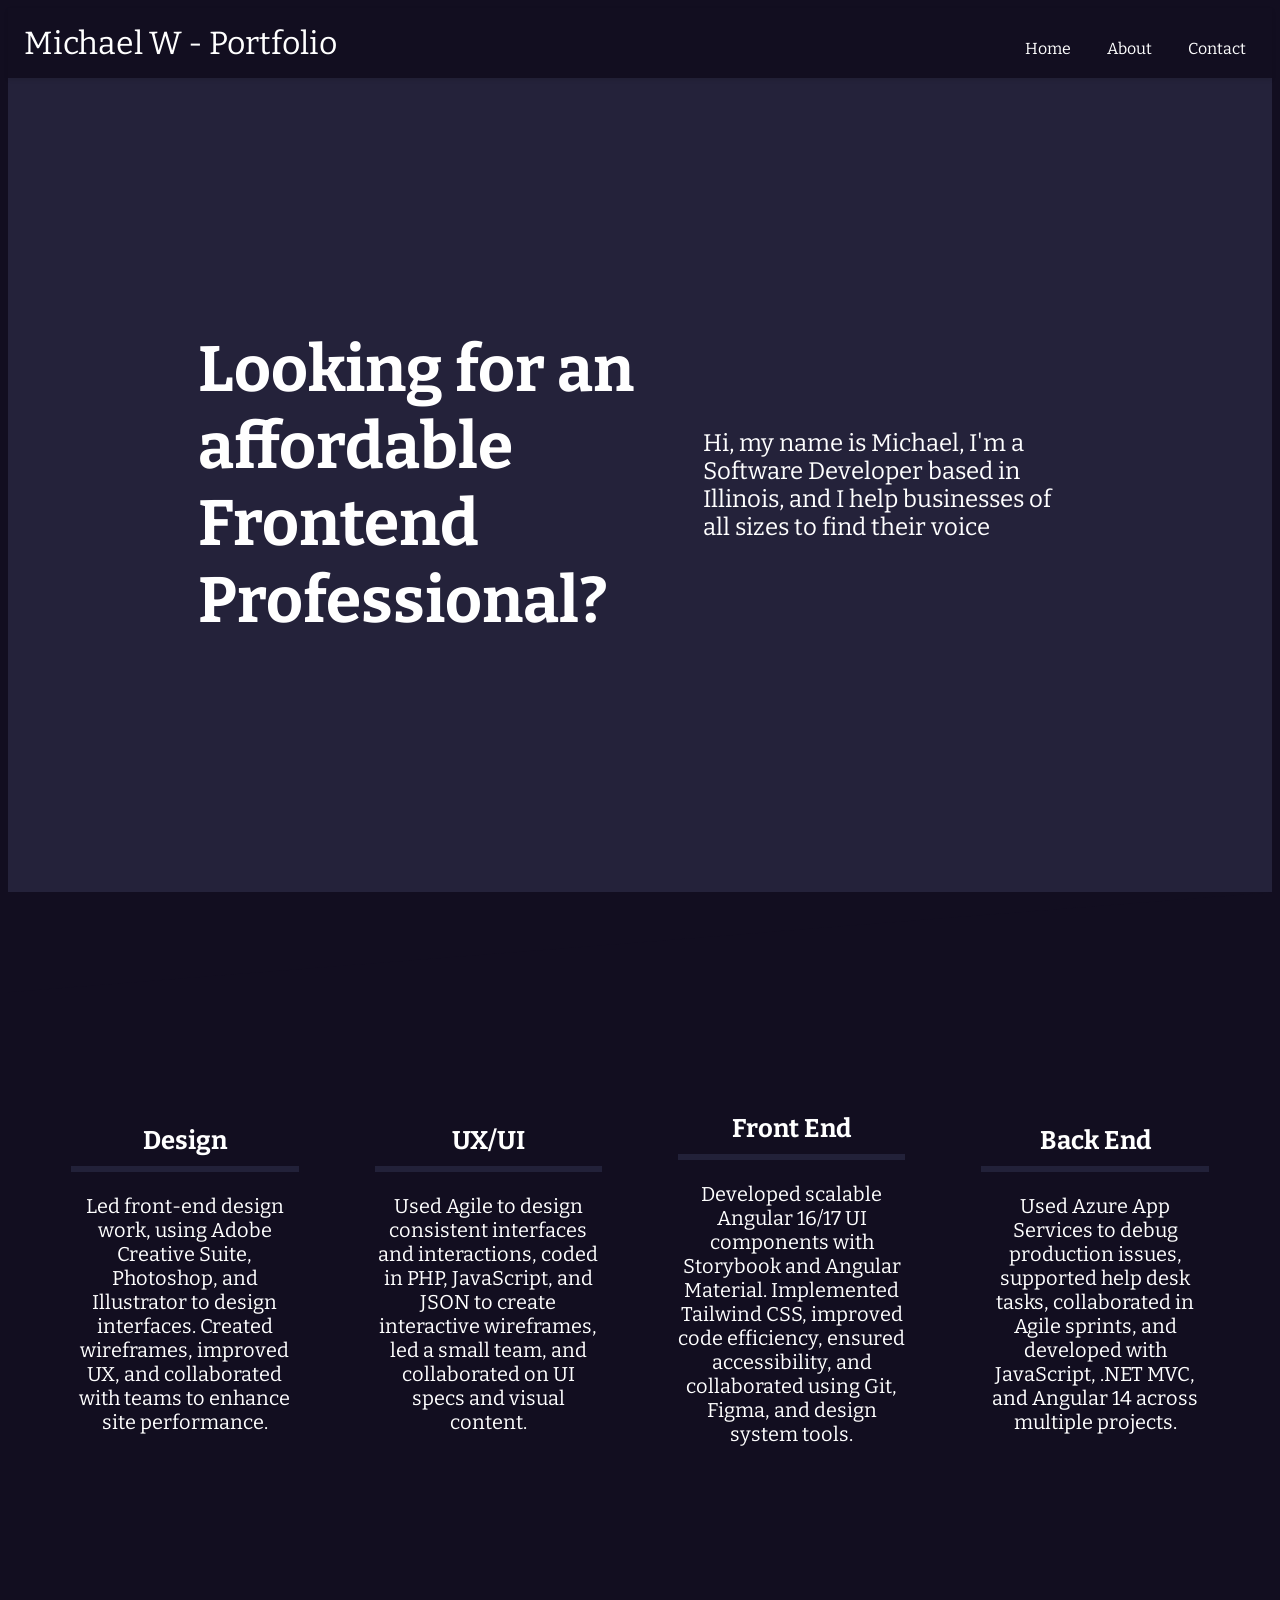
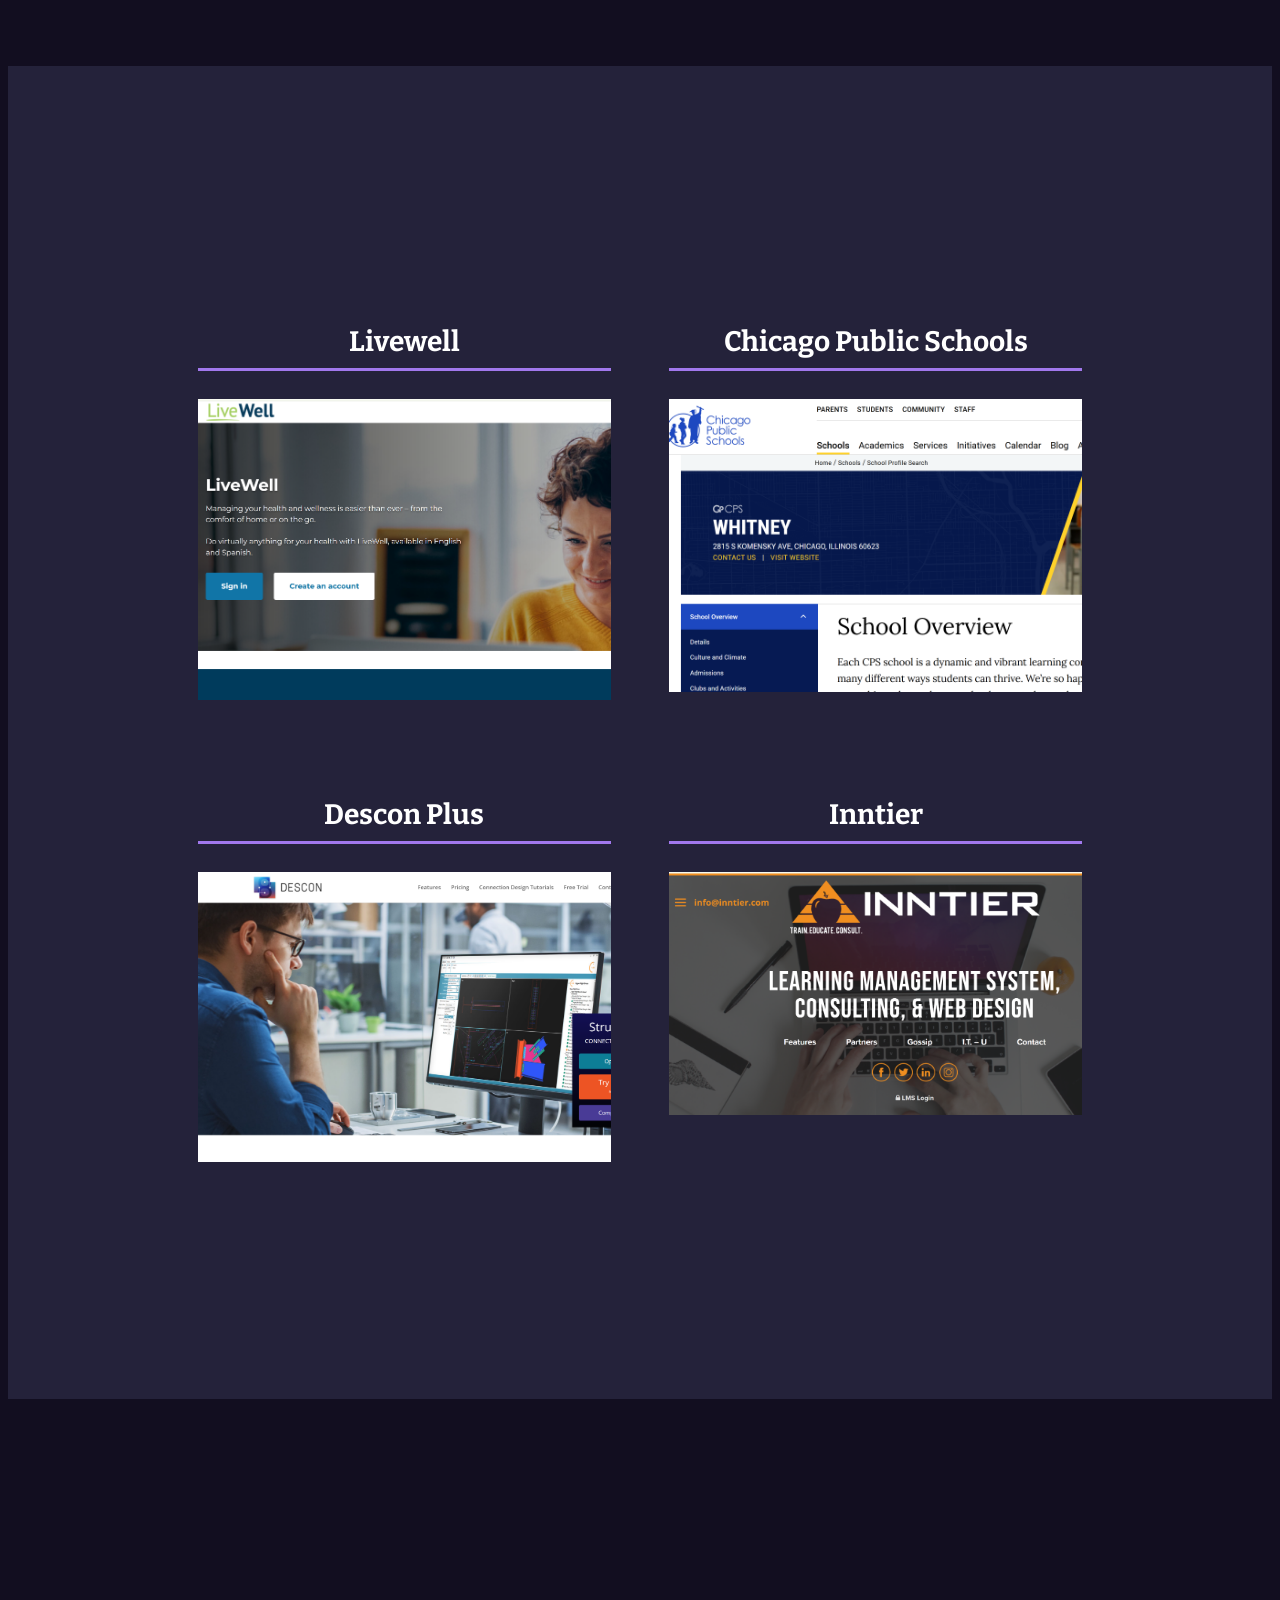
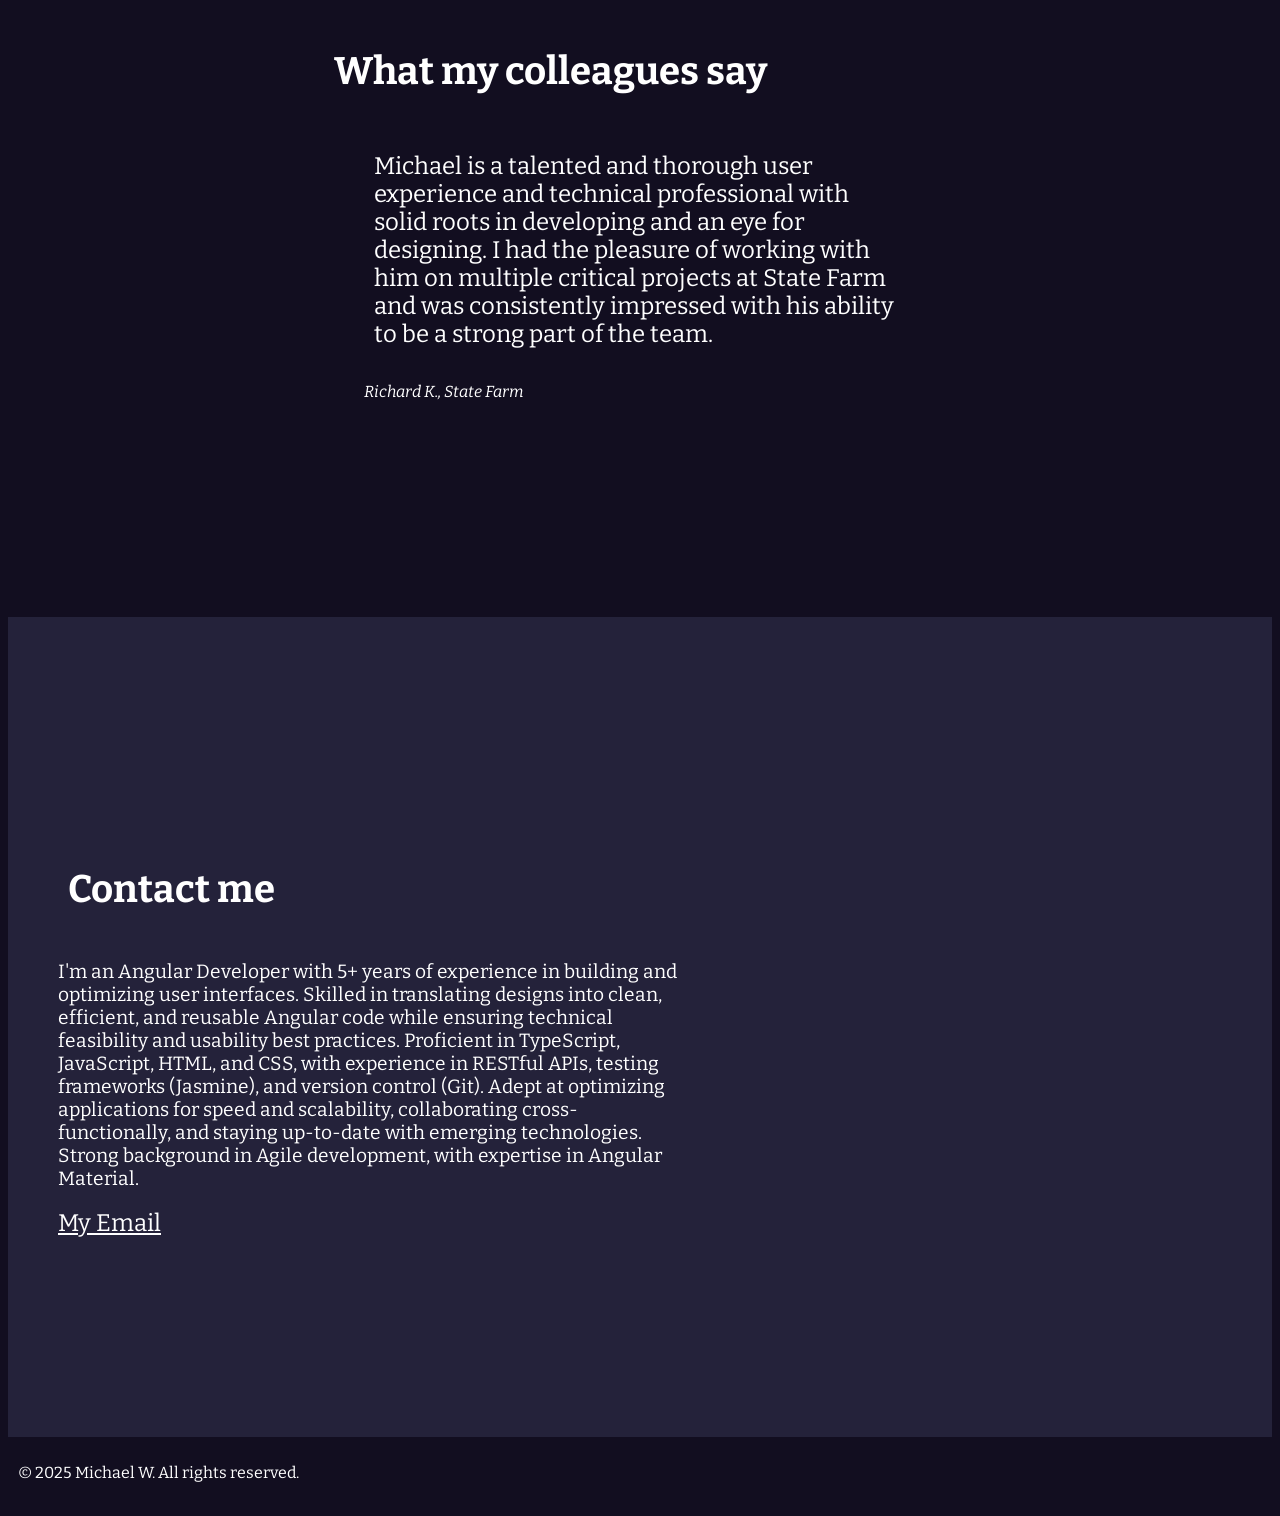
==== index.html @ 8d4ccc3f "add email for contact section" ====
<!DOCTYPE html>
<html lang="en">
<head>
  <meta charset="UTF-8" />
  <meta name="viewport" content="width=device-width, initial-scale=1.0" />
  <meta http-equiv="X-UA-Compatible" content="IE=edge" />
  <meta name="description" content="Mike W - Portfolio" />
  <title>Your Page Title</title>
  <link rel="stylesheet" href="css/styles.css" />
  <link rel="icon" href="favicon.ico" type="image/x-icon" />
  <link href="https://fonts.googleapis.com/css2?family=Bitter:wght@400;700&display=swap" rel="stylesheet">
</head>
<body>
    <div  class="sticky-nav">
        <article>Michael W - Portfolio</article> 

        <nav aria-label="Main navigation" role="navigation">
            <div class="hamburger" onclick="toggleMenu()">
                &#9776; 
              </div>
            <ul id="navLinks">
                <li><a href="#home">Home</a></li>
                <li><a href="#about">About</a></li>
                <li><a href="#contact">Contact</a></li>
                <!--<li><a href="tailwind.html" target="_blank" rel="noopener noreferrer" title="Tailwind">Tailwind</a></li>
                <li><a href="bootstrap.html" target="_blank" rel="noopener noreferrer" title="Bootstrap">Bootstrap</a></li>-->
            </ul>
        </nav>
   </div> 
  <header>   
    <section id="home"  aria-label="Home Hero">
        <h1>Looking for an affordable Frontend Professional?</h1>
        <p>Hi, my name is Michael, I'm a Software Developer  based in Illinois, and I help businesses of all sizes to find their voice</p>
    </section>
  </header>

  <main>
    <section id="about"  aria-label="About My Work">
        <article class="lifecyle-description">
            <h2>Design</h2>
            <p>Led front-end design work, using Adobe Creative Suite, Photoshop, and Illustrator to design interfaces. Created wireframes, improved UX, and collaborated with teams to enhance site performance.</p>
        </article>
        <article class="lifecyle-description">
            <h2>UX/UI</h2>
            <p>Used Agile to design consistent interfaces and interactions, coded in PHP, JavaScript, and JSON to create interactive wireframes, led a small team, and collaborated on UI specs and visual content.</p>
        </article>
        <article class="lifecyle-description">
            <h2>Front End</h2>
            <p>Developed scalable Angular 16/17 UI components with Storybook and Angular Material. Implemented Tailwind CSS, improved code efficiency, ensured accessibility, and collaborated using Git, Figma, and design system tools.</p>
        </article>
        <article class="lifecyle-description">
            <h2>Back End</h2>
            <p>Used Azure App Services to debug production issues, supported help desk tasks, collaborated in Agile sprints, and developed with JavaScript, .NET MVC, and Angular 14 across multiple projects.</p>
        </article>
    </section>

    <section id="showcase"  aria-label="Project Showcase">
        <div>
            <article class="demo">
                <h3>Livewell</h3>
                <a href="https://www.advocatehealth.org/livewell" target="_blank" rel="noopener noreferrer" title="Livewell">
                    <img src="images/livewell.png" alt="Screenshot of Livewell website" width="412" height="300" />
                </a>
            </article>
            <article class="demo">
                <h3>Chicago Public Schools</h3>
                <a href="https://www.cps.edu/schools/profiles/school-overview/whitney" target="_blank" rel="noopener noreferrer" title="Livewell">
                    <img src="images/cps.png" alt="Screenshot of ChicagoPublic Schools website"  width="412" height="300" >
                </a>
            </article>  
        </div> 
        <div>
            <article class="demo">
                <h3>Descon Plus</h3>
                <a href="https://www.desconplus.com/" target="_blank" rel="noopener noreferrer" title="Livewell">
                    <img src="images/descon.png" alt="Screenshot of Descon website"  width="412" height="300" />
                </a>
            </article>
            <article class="demo">
                <h3>Inntier</h3>
                <a href="https://www.inntier.com/" target="_blank" rel="noopener noreferrer" title="Livewell">
                    <img src="images/inntier.png" alt="Screenshot of Inntier website" width="412" height="300"  />
                </a>
            </article>  
        </div>   
    </section>

    <section id="colleagues"  aria-label="What MY Peers Think">
        <div>
            <h3>What my colleagues say </h3>
            <blockquote>
                <p>Michael is a talented and thorough user experience and technical professional with solid roots in developing and an eye for designing. I had the pleasure of working with him on multiple critical projects at State Farm and was consistently impressed with his ability to be a strong part of the team.</p>
                <cite>Richard K., State Farm</cite>
            </blockquote>
        </div>
    </section>

    <section id="contact"  aria-label="Contact Me">
        <article>
            <h3>Contact me</h3>
            <p>I'm an Angular Developer with 5+ years of experience in building and optimizing user interfaces. Skilled in translating designs into clean, efficient, and reusable Angular code while ensuring technical feasibility and usability best practices. Proficient in TypeScript, JavaScript, HTML, and CSS, with experience in RESTful APIs, testing frameworks (Jasmine), and version control (Git). Adept at optimizing applications for speed and scalability, collaborating cross-functionally, and staying up-to-date with emerging technologies. Strong background in Agile development, with expertise in Angular Material.</p>
            <a href="mailto:mwhitfieldwork@gmail.com" target="_blank" rel="noopener noreferrer" title="Email" class="email"> My Email</a>
        </article>
    </section>
  </main>

  <footer>
    <p>&copy; 2025 Michael W. All rights reserved.</p>
  </footer>

  <script src="js/script.js"></script>
</body>
</html>
---- css/styles.css ----
body {
    font-family: Bitter;
    font-size:16px;
    background-color: #120e20;
}

#home,
#about,
#showcase,
#colleagues,
#contact {
    padding-top:200px;
    padding-bottom:200px;
}
  
.sticky-nav , footer{
    display:flex;
    justify-content: space-between;
    color:#fff;
    padding:10px;
    font-size: 2rem;
    background-color: #120e20;
}

.sticky-nav ul {
    margin:0;
}

.sticky-nav ul li {
    display:inline-block;
    list-style-type: nonez;
}

.sticky-nav nav a {
    font-size:1rem;
    margin:10px;
    color:#fff;
    text-decoration: none;
}


.sticky-nav {
    display:flex;
    position: sticky;
    position:-webkit-sticky;
    top: 0;
    z-index: 9999;
    padding: 1rem;
    box-shadow: 0 2px 4px rgba(0, 0, 0, 0.1); 
}
  
 .sticky-nav nav ul {
    display: flex;
    gap: 1rem;
    list-style: none;
    margin: 0;
    padding: 0;
  }
  
.sticky-nav nav a:hover {
    color: #007BFF; 
}
  
#home, #showcase {
    /*clip-path: polygon(0 0, 100% 100px, 100% 100%, 0% 100%);*/
}

#home {
    background-color:#24223a;
    color:#fff;
    display:flex;
    justify-content: center;
    align-items: center;
}

#home h1 {
    font-size:clamp(1.5rem, 5vw, 4.5rem);
    font-weight: 700;
    width:40%;
}

#home p {
    font-size:clamp(.5rem, 3vw, 1.5rem);
    width:30%;
}

#about {
    background-color:#120e20;
    color:#fff;
    display:flex;
    justify-content: space-between;
    align-items: center;
    padding-left:5%;
    padding-right:5%;
    clip-path: polygon(0 100px, 100% 0, 100% 100%, 0% 100%);
}

#about article {
    width:20%;
    text-align: center;
}

#about article h2 {
    border-bottom: #222139 solid 6px;
    padding-bottom: 10px;
    font-size:clamp(1.5rem, 2vw, 2.5rem);
}

#about article p {
    font-size:clamp(1rem, 2vw, 1.25rem);
}

#showcase {
    background-color:#24223a;
    color:#fff;
    display:flex;
    justify-content: center;
    align-items: center;
    flex-direction: column;
}

#showcase div {
    display: flex;
    justify-content: space-between;
    width:70%;
    padding:2.5%;
    text-align: center;
    font-size:1.5rem;
}

#showcase img {
    width:clamp(213px, 35vw, 413px);
    height: auto;
}

#showcase h3 {
    border-bottom: #a178ed solid 3px;
    padding-bottom:10px;
}

#colleagues {
    background-color:#120e20;
    color:#fff;
    display:flex;
    justify-content: center;
    align-items: center;
    flex-direction: column;
}

#colleagues div {
    width:50%;
}

#colleagues div p span {
    font-size:3.5rem;
    font-family:Times New Roman;
}

#colleagues h3, 
#contact h3 {
    font-size:clamp(1.5rem, 3vw, 3.5rem);
    padding:10px;
}

#colleagues p {
    font-size:clamp(1rem, 2vw, 1.5rem);
    padding:10px;
}

#contact {
    background-color:#24223a;
    color:#fff;
    display:flex;
    justify-content: start;
    flex-direction: column;
}

#contact article {
    width:50%;
    margin-left:50px;
}

#contact p {
    font-size: clamp(1rem, 2vw, 1.2rem);
}


footer p {
    font-size:1rem;
}

a:focus, button:focus {
    outline: 2px solid #005fcc;
    outline-offset: 2px;
}

.hamburger {
    display: none;
    font-size: 2rem;
    cursor: pointer;
}

.email {
    color:#fff;
    font-size:clamp(1rem, 2vw, 1.5rem);
}


@media (max-width: 900px) {
    .hamburger {
        display: block;
    }

    .sticky-nav nav ul {
        display: none;
    }

    .sticky-nav nav ul.show {
        display: flex;
        flex-direction: column;
    }

    #home,
    #about,
    #showcase,
    #colleagues,
    #contact {
        padding-top:50px;
        padding-bottom:50px;
    }

    .sticky-nav, #home, #about, #showcase div, #colleagues, #contact {
        flex-direction: column;
    }

    #home h1, #home p {
        width:80%;
        padding:0;
        margin:0;
    }

    #about article {
        width:80%;
    }

    #colleagues div, #contact article {
        width:80%;
    }

  }
  
  @media (min-width: 901px) and (max-width: 1200px) {
    #about {
        flex-wrap: wrap;
    }
    #about article.lifecyle-description {
        width:45%;
    }

    #showcase div {
        width:80%;
    }

    #colleagues div, #contact article {
        width:90%;
    }
  }
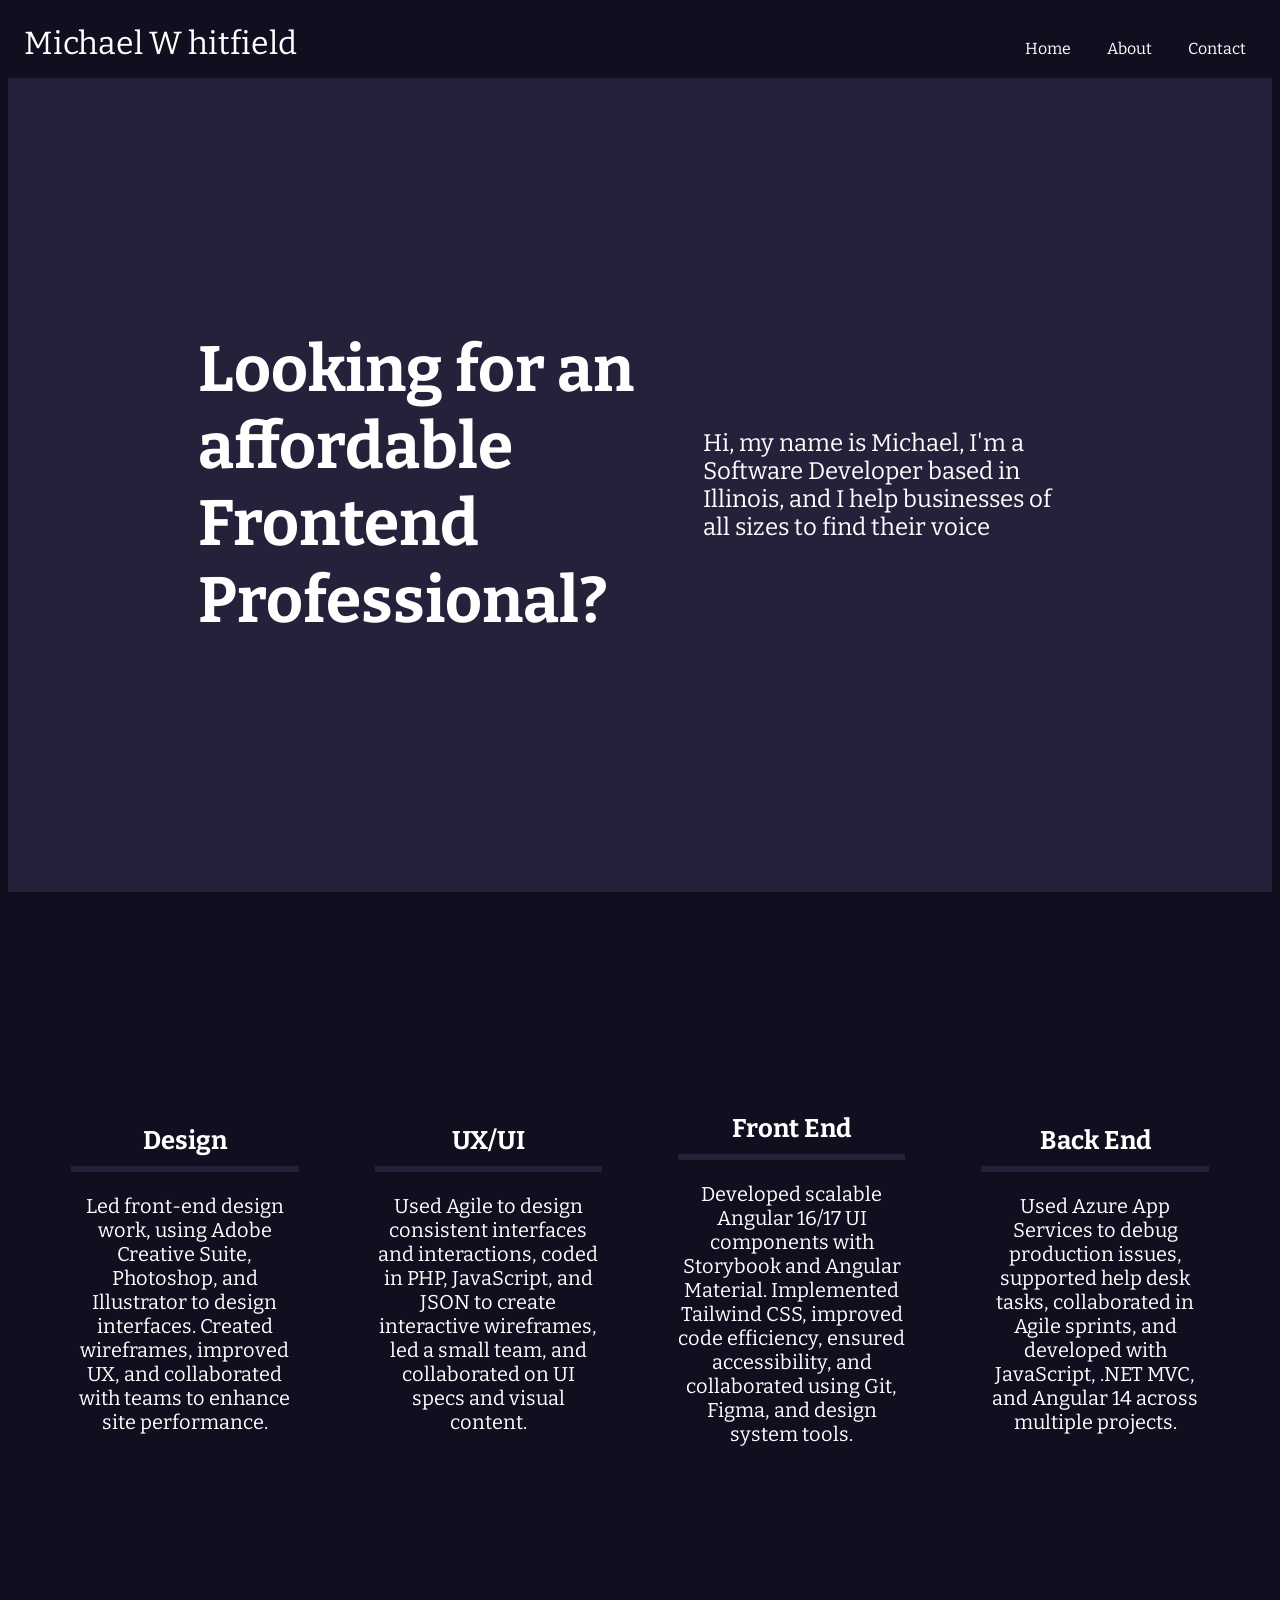
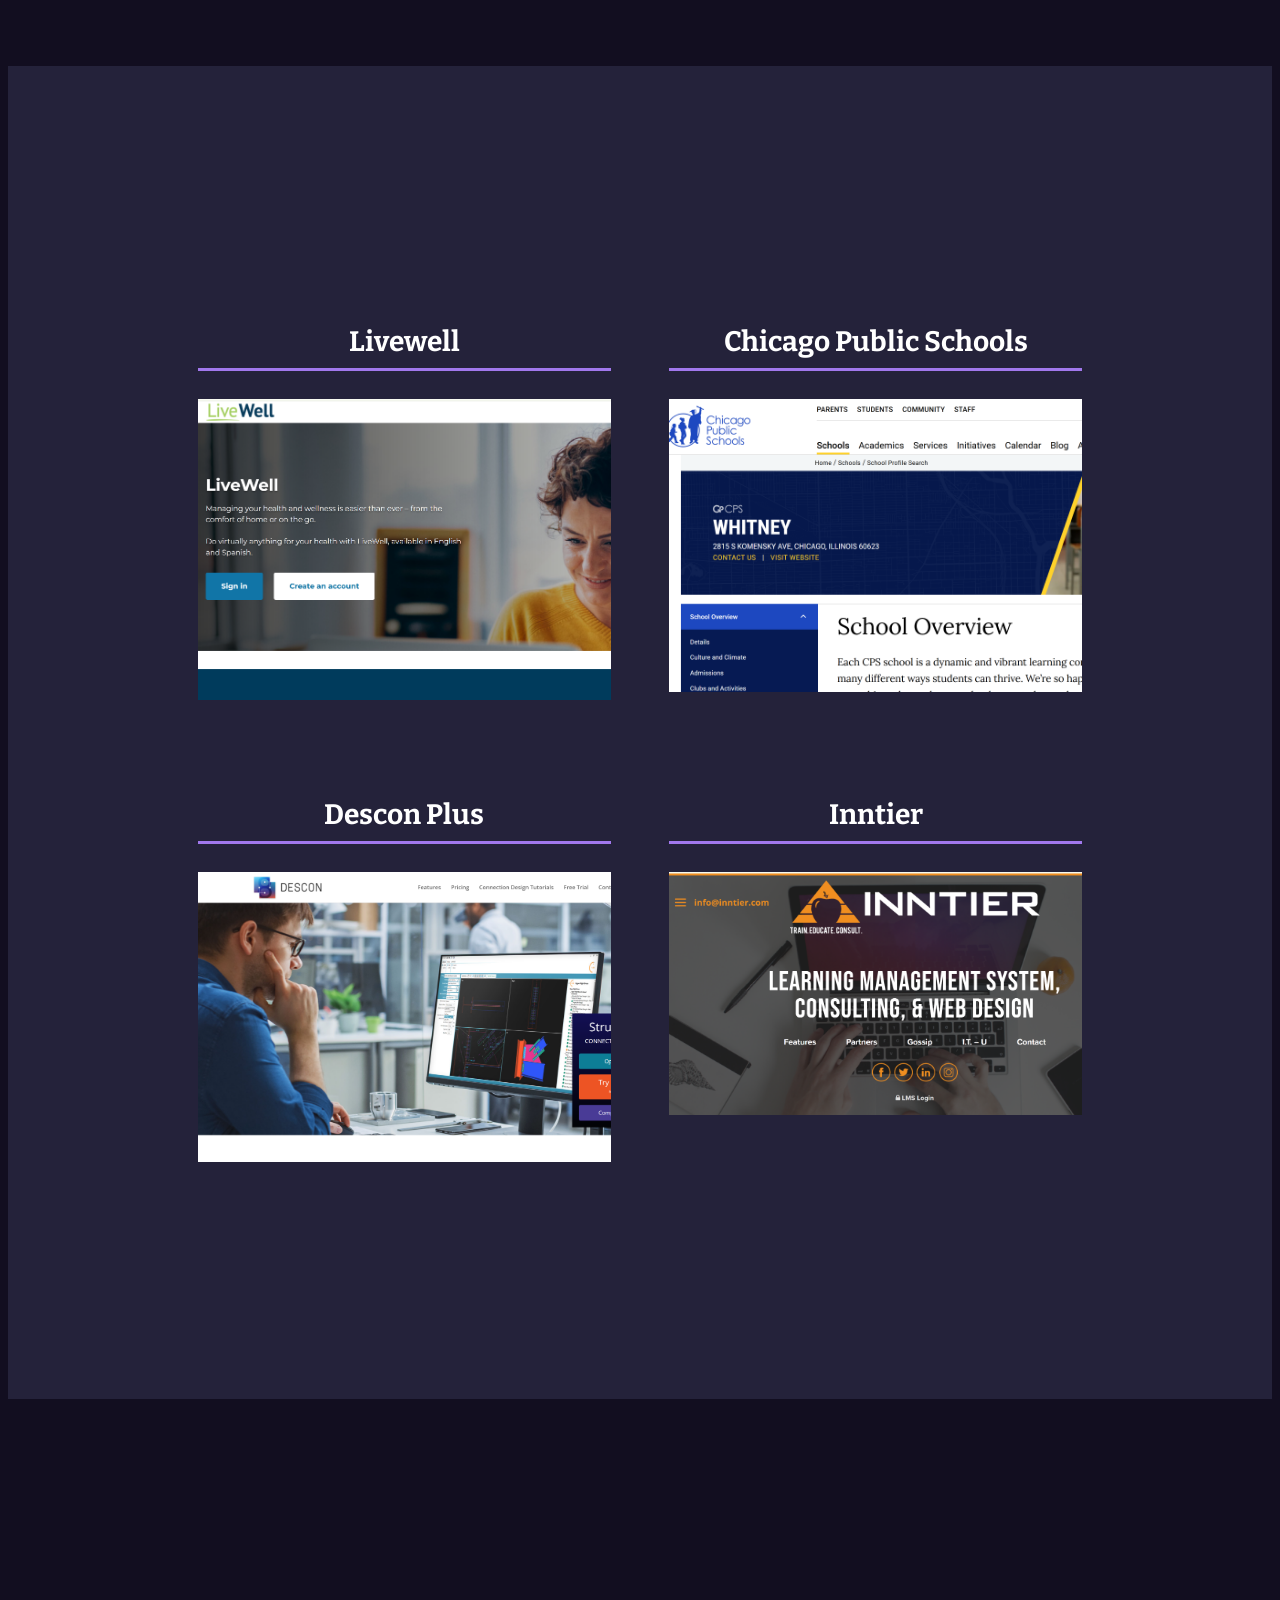
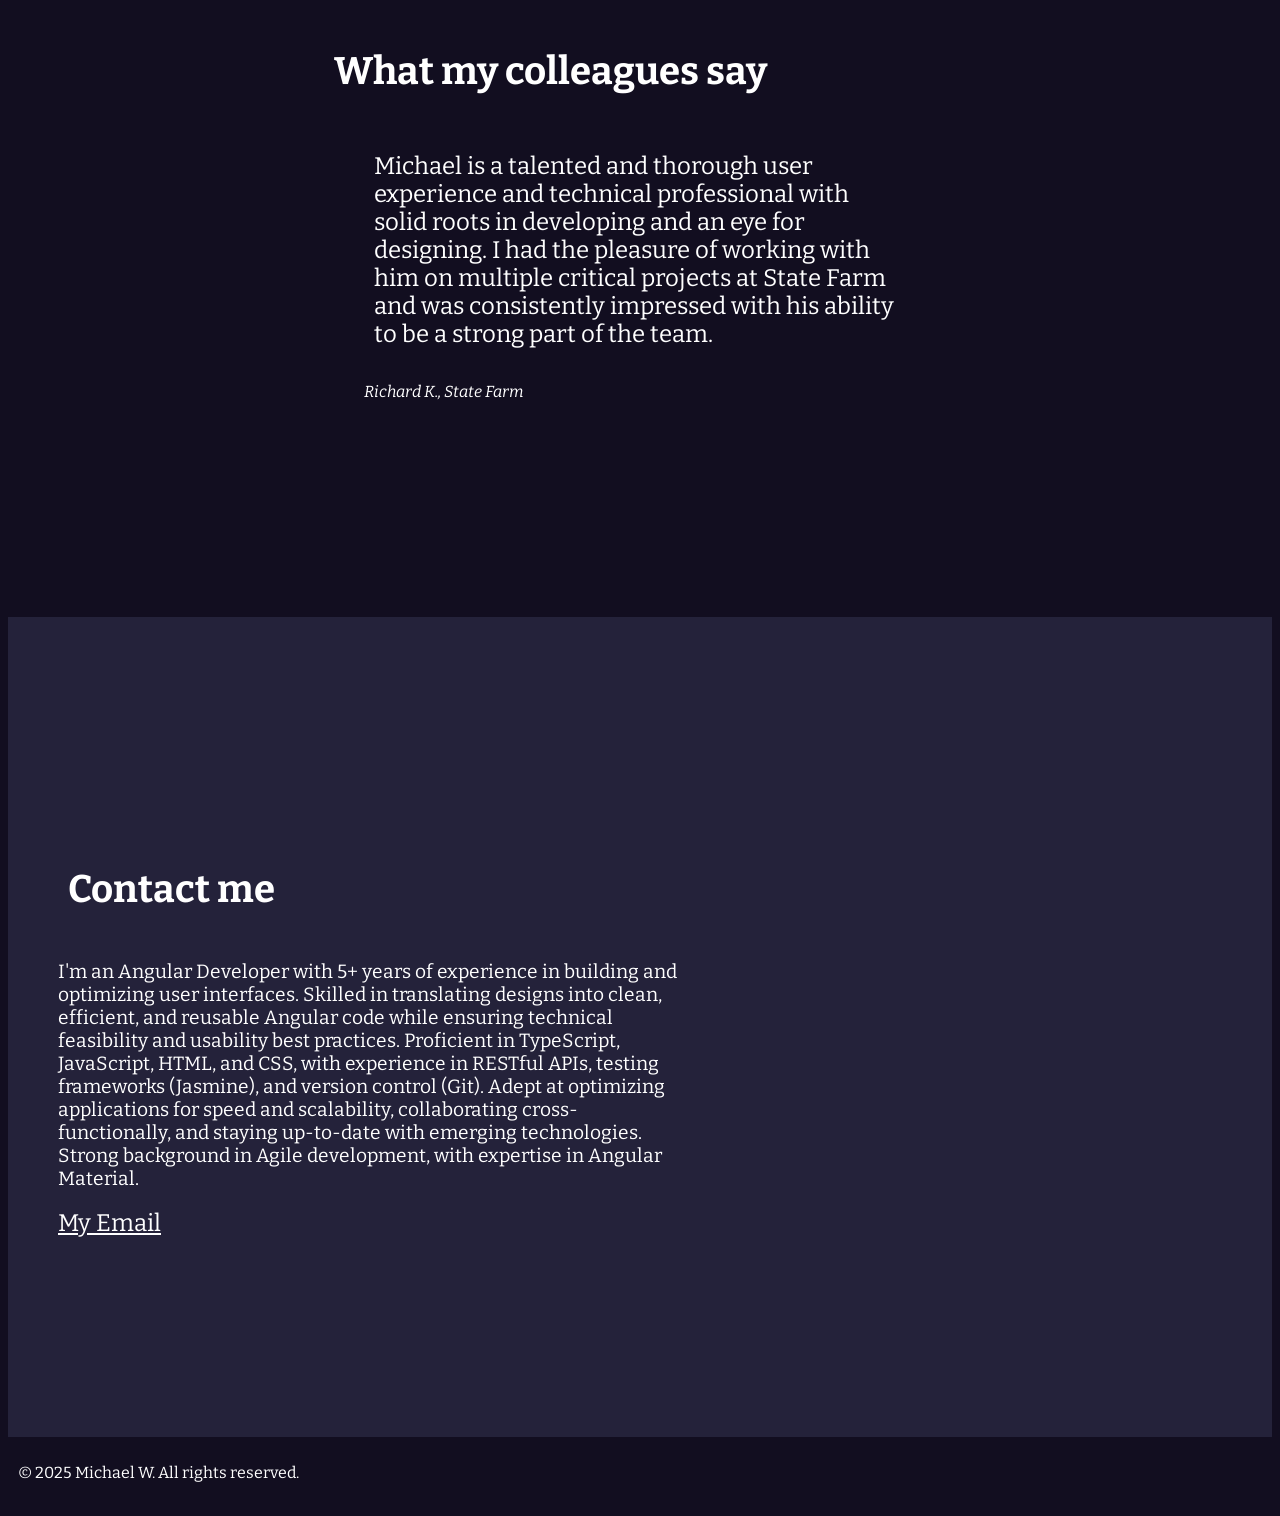
==== commit afdc3c43: "spelled out fullname in title" ====
--- a/index.html
+++ b/index.html
@@ -5,14 +5,14 @@
   <meta name="viewport" content="width=device-width, initial-scale=1.0" />
   <meta http-equiv="X-UA-Compatible" content="IE=edge" />
   <meta name="description" content="Mike W - Portfolio" />
-  <title>Your Page Title</title>
+  <title>Mw Portfolio</title>
   <link rel="stylesheet" href="css/styles.css" />
   <link rel="icon" href="favicon.ico" type="image/x-icon" />
   <link href="https://fonts.googleapis.com/css2?family=Bitter:wght@400;700&display=swap" rel="stylesheet">
 </head>
 <body>
     <div  class="sticky-nav">
-        <article>Michael W - Portfolio</article> 
+        <article>Michael W hitfield</article> 
 
         <nav aria-label="Main navigation" role="navigation">
             <div class="hamburger" onclick="toggleMenu()">
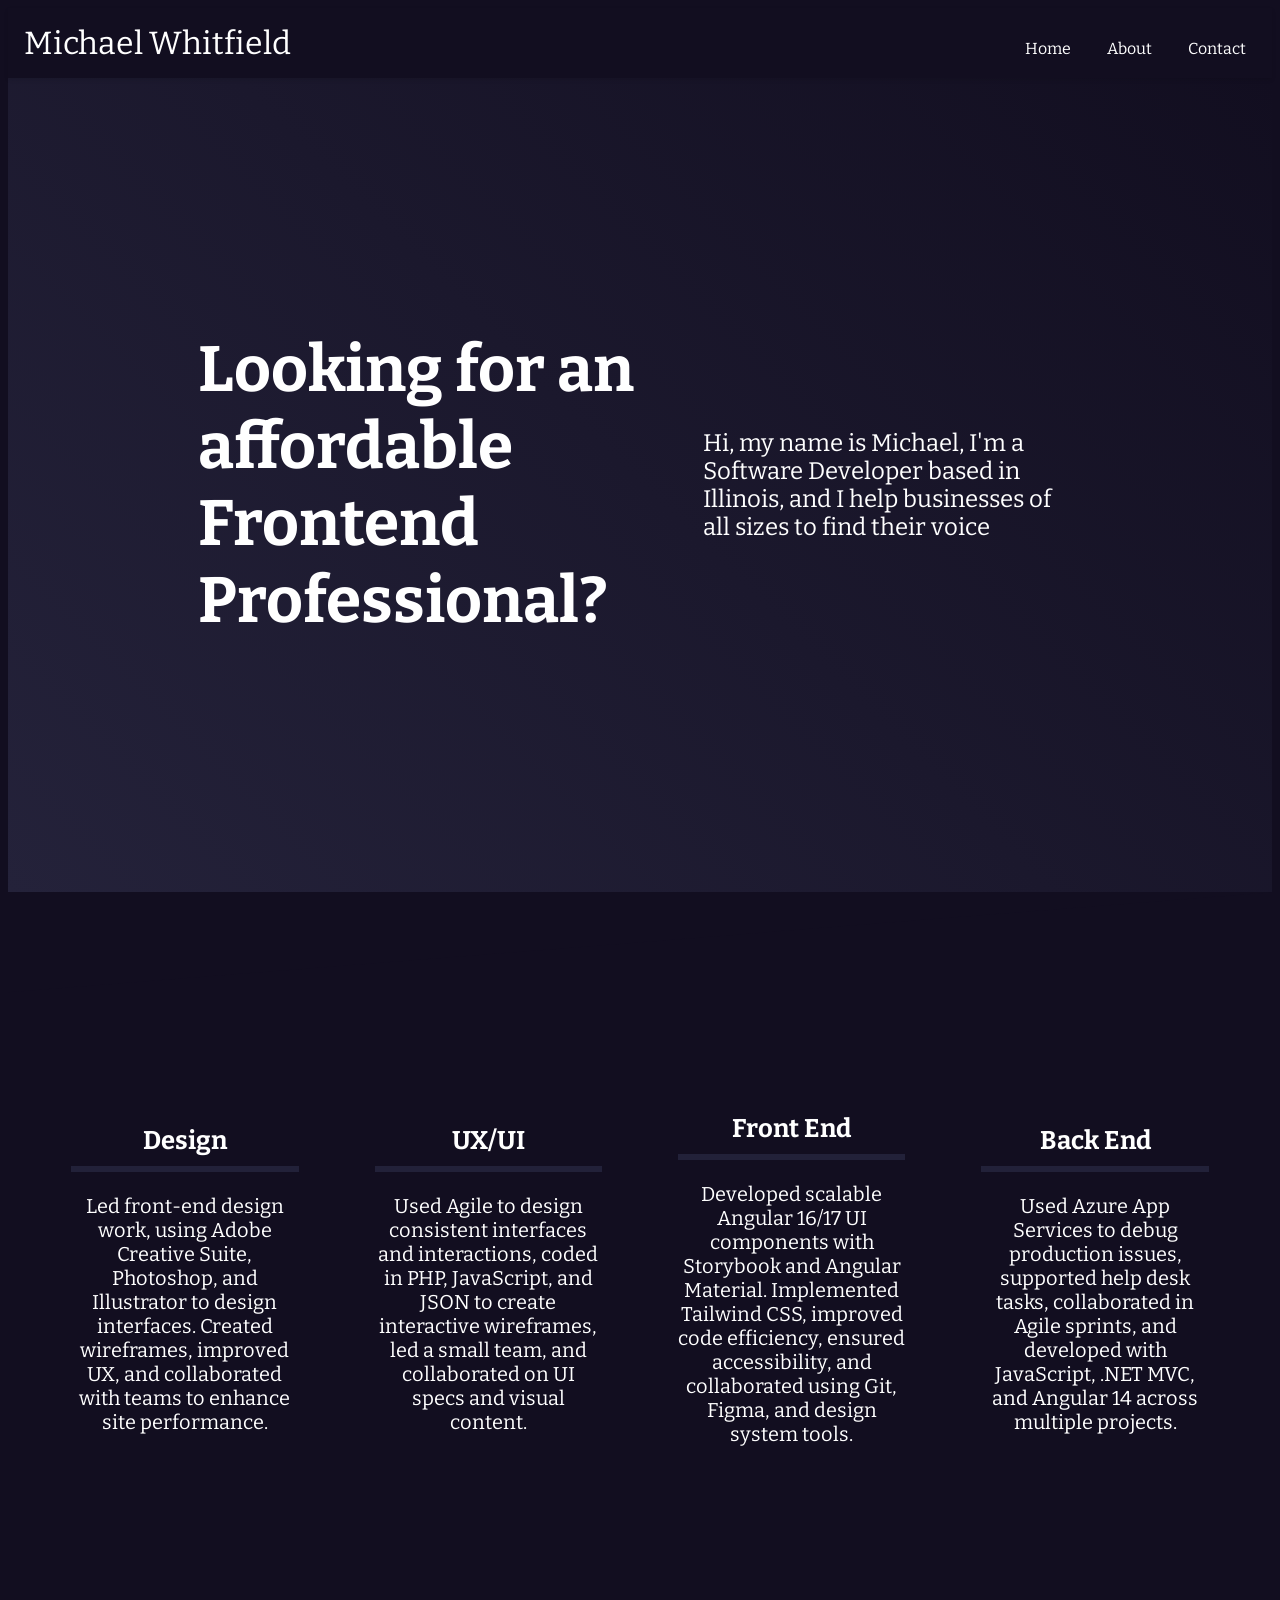
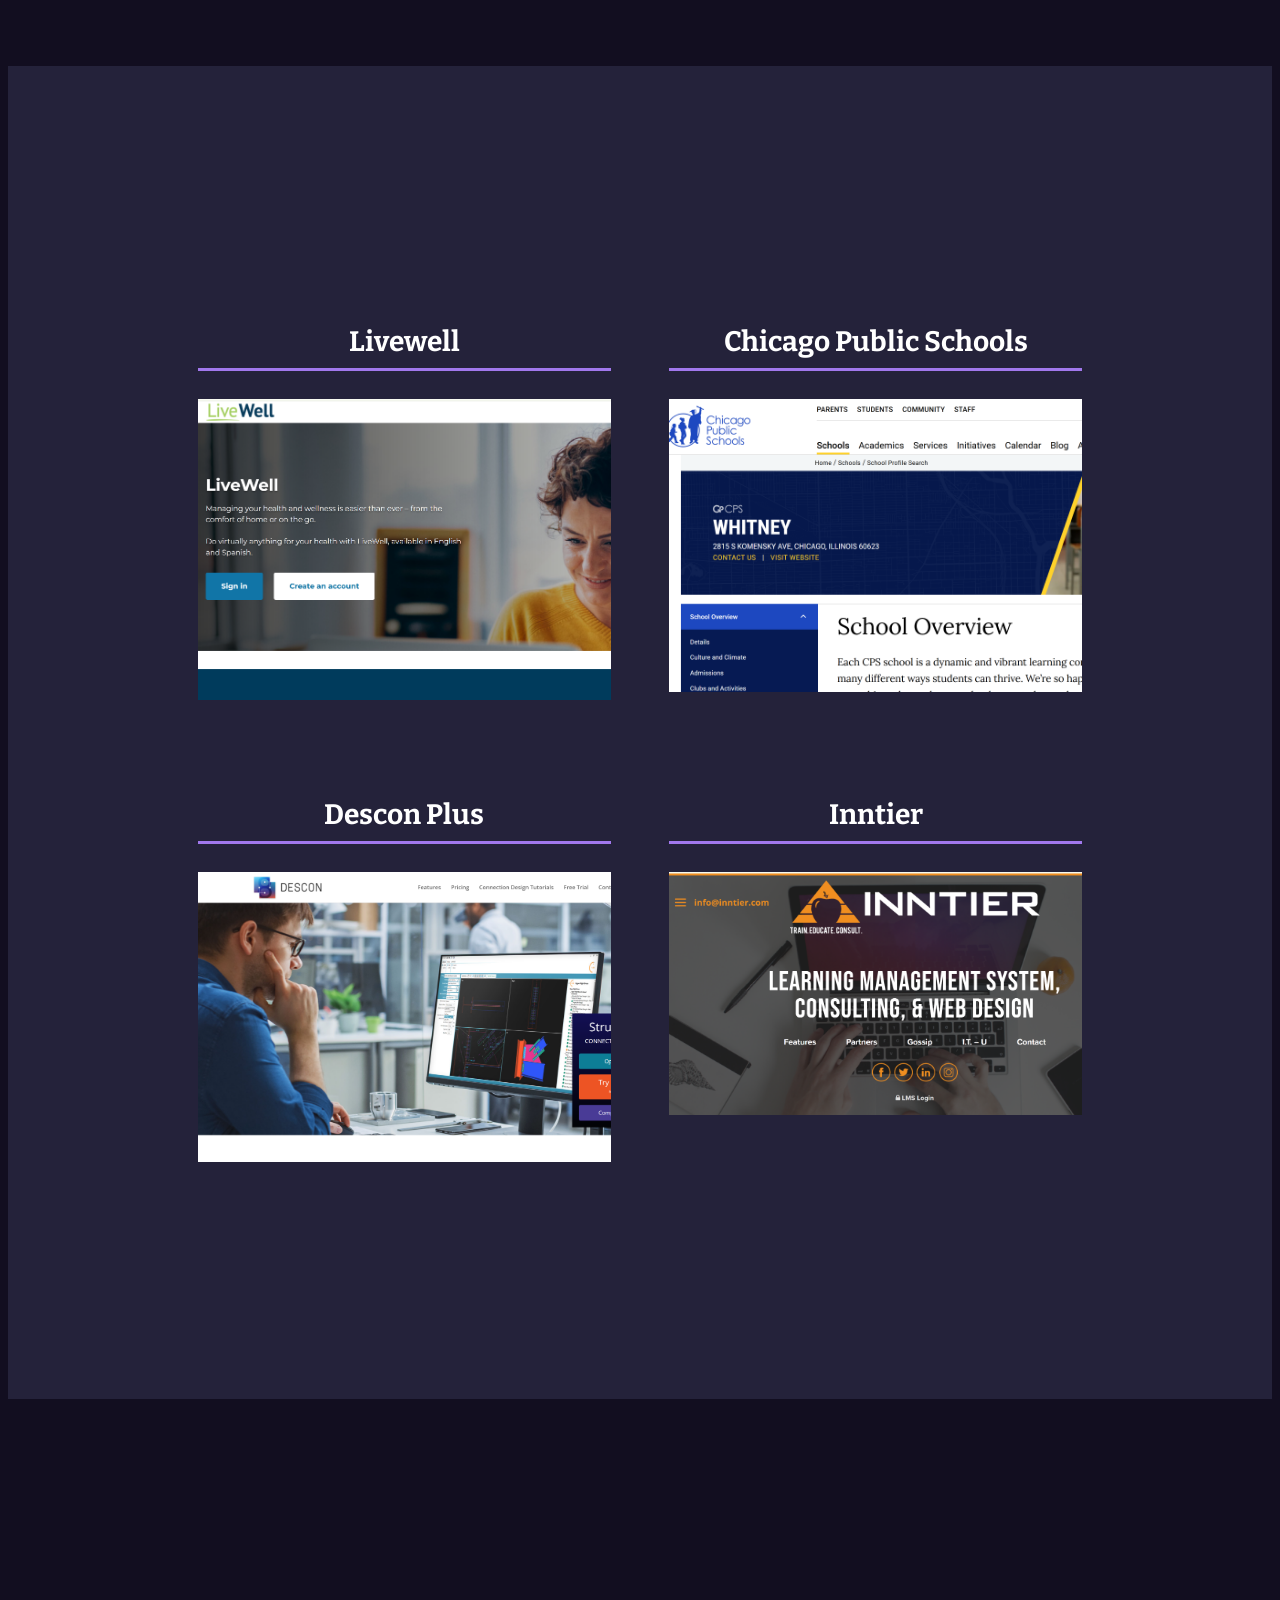
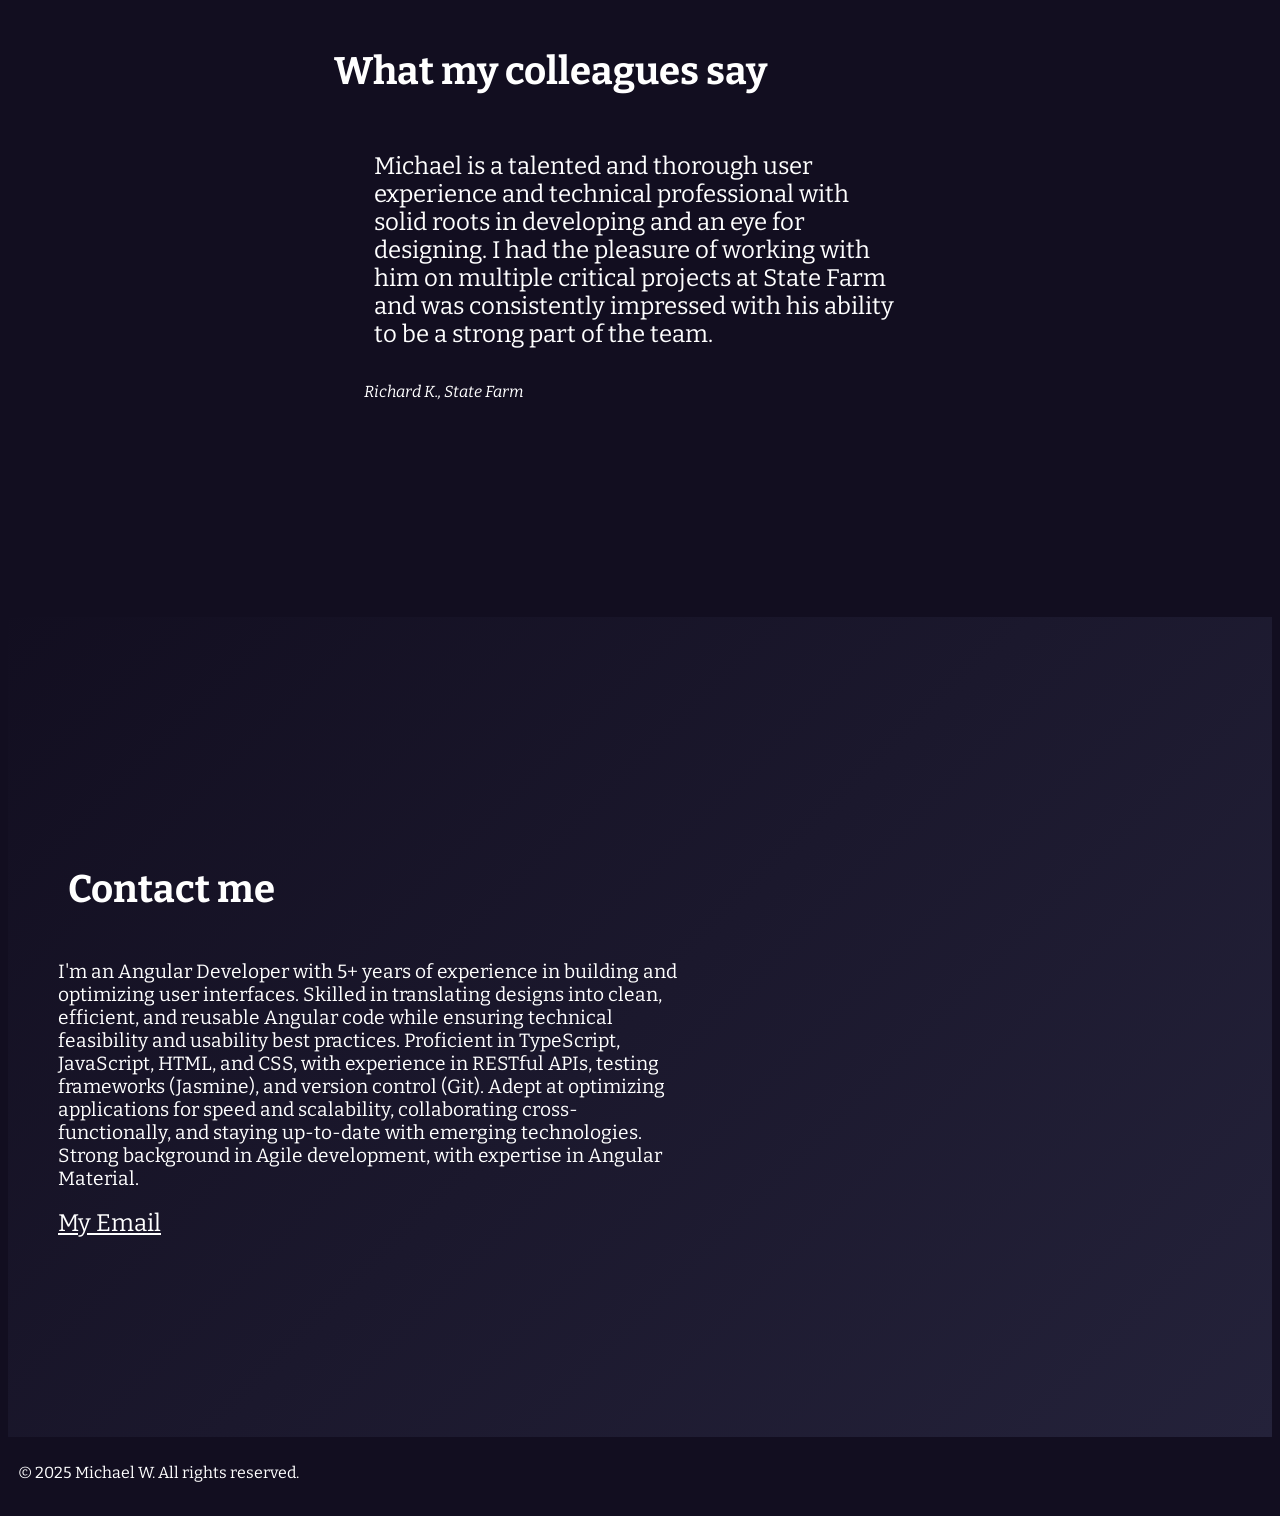
==== commit 99a9ca7a: "Made gradient changes" ====
--- a/index.html
+++ b/index.html
@@ -12,7 +12,7 @@
 </head>
 <body>
     <div  class="sticky-nav">
-        <article>Michael W hitfield</article> 
+        <article>Michael Whitfield</article> 
 
         <nav aria-label="Main navigation" role="navigation">
             <div class="hamburger" onclick="toggleMenu()">
--- a/css/styles.css
+++ b/css/styles.css
@@ -60,13 +60,9 @@
 .sticky-nav nav a:hover {
     color: #007BFF; 
 }
-  
-#home, #showcase {
-    /*clip-path: polygon(0 0, 100% 100px, 100% 100%, 0% 100%);*/
-}
 
 #home {
-    background-color:#24223a;
+    background: linear-gradient(45deg, #24223a 0%,#120e20 100%);
     color:#fff;
     display:flex;
     justify-content: center;
@@ -168,7 +164,7 @@
 }
 
 #contact {
-    background-color:#24223a;
+    background: linear-gradient(135deg, #120e20 -1%,#24223a 100%);
     color:#fff;
     display:flex;
     justify-content: start;
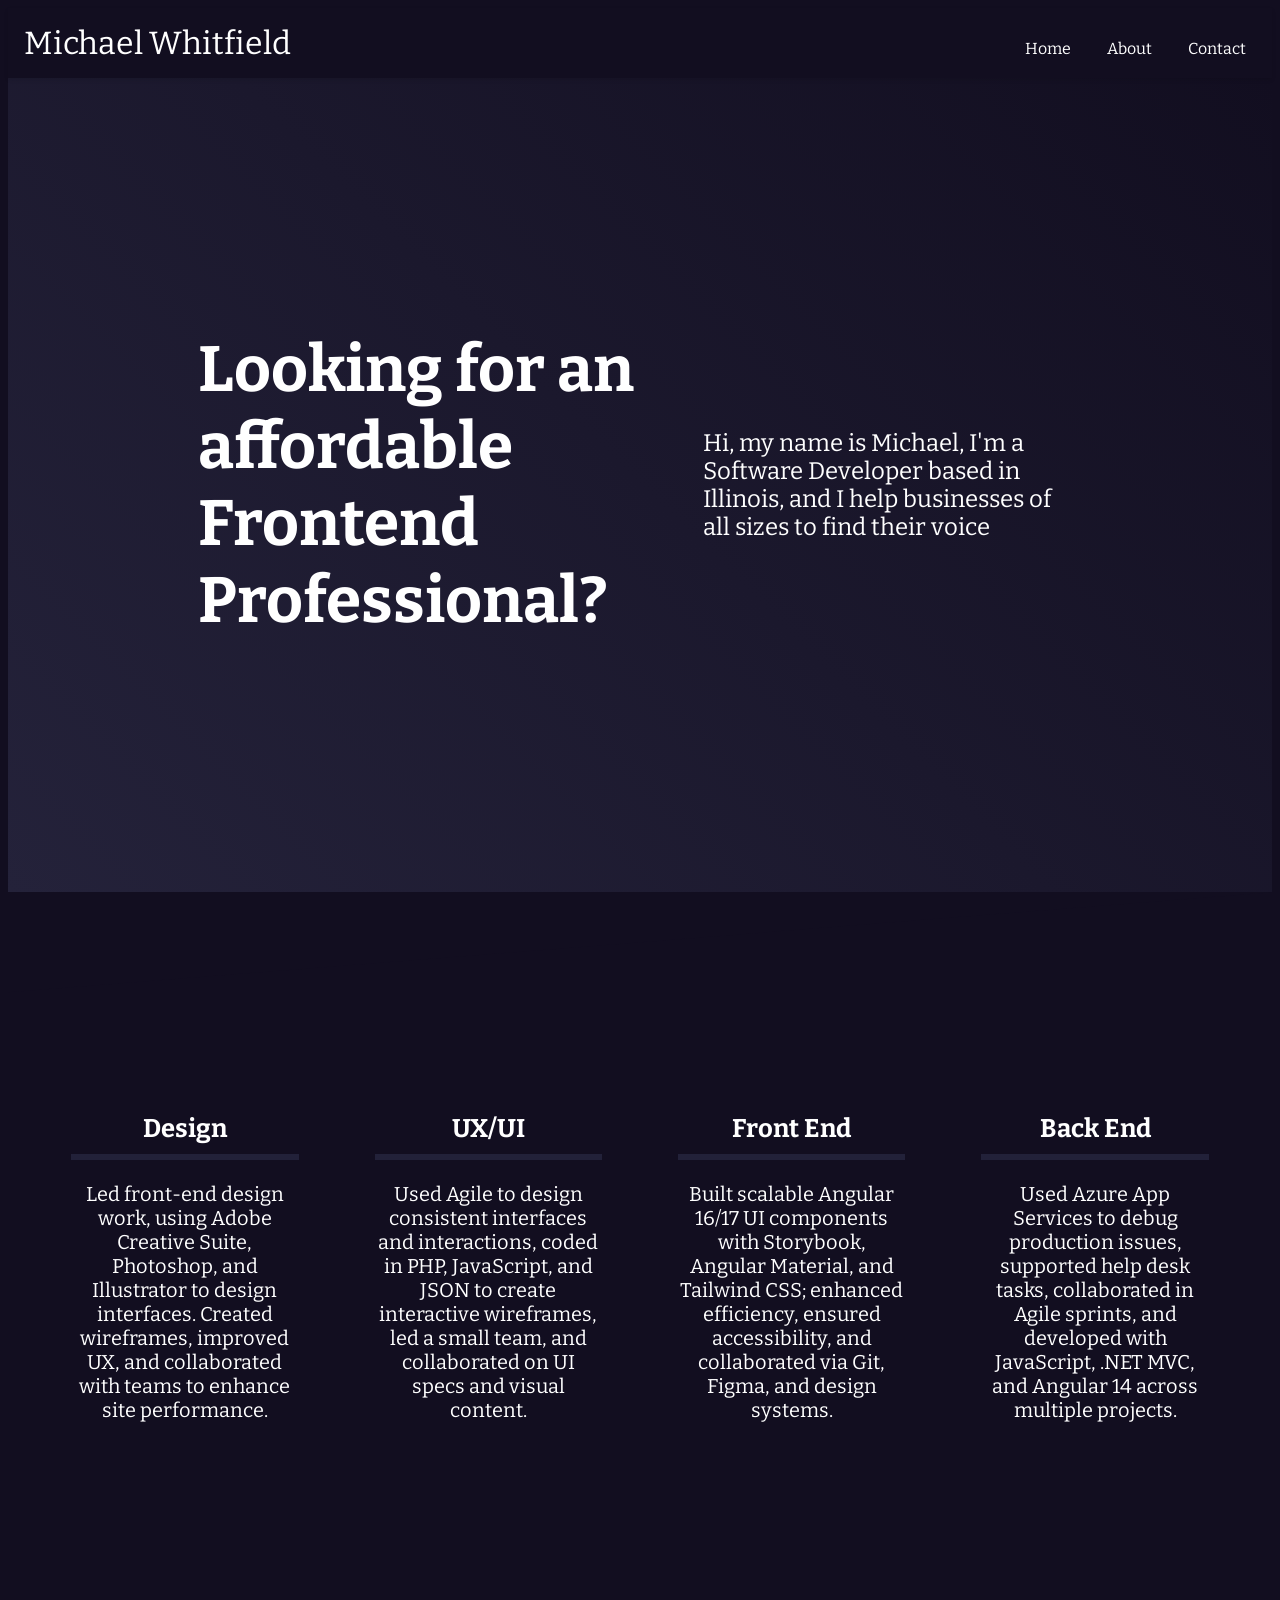
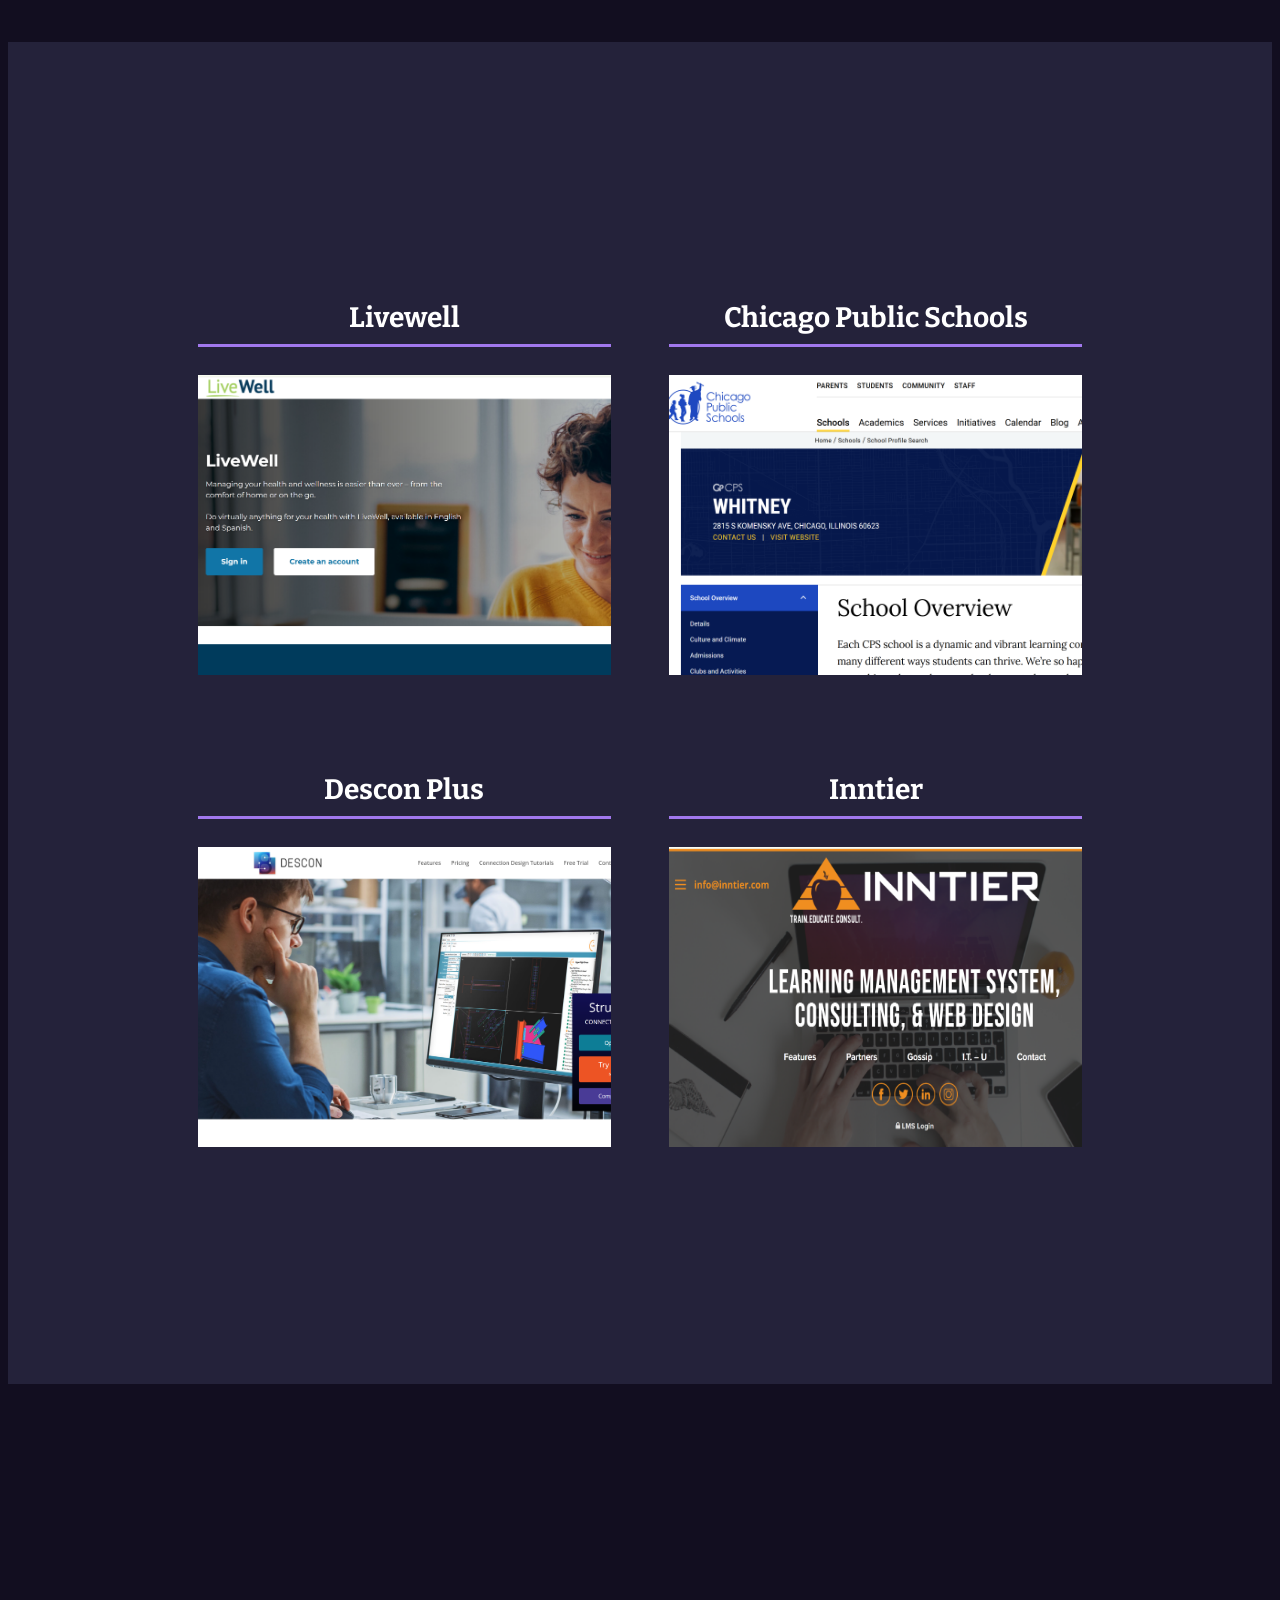
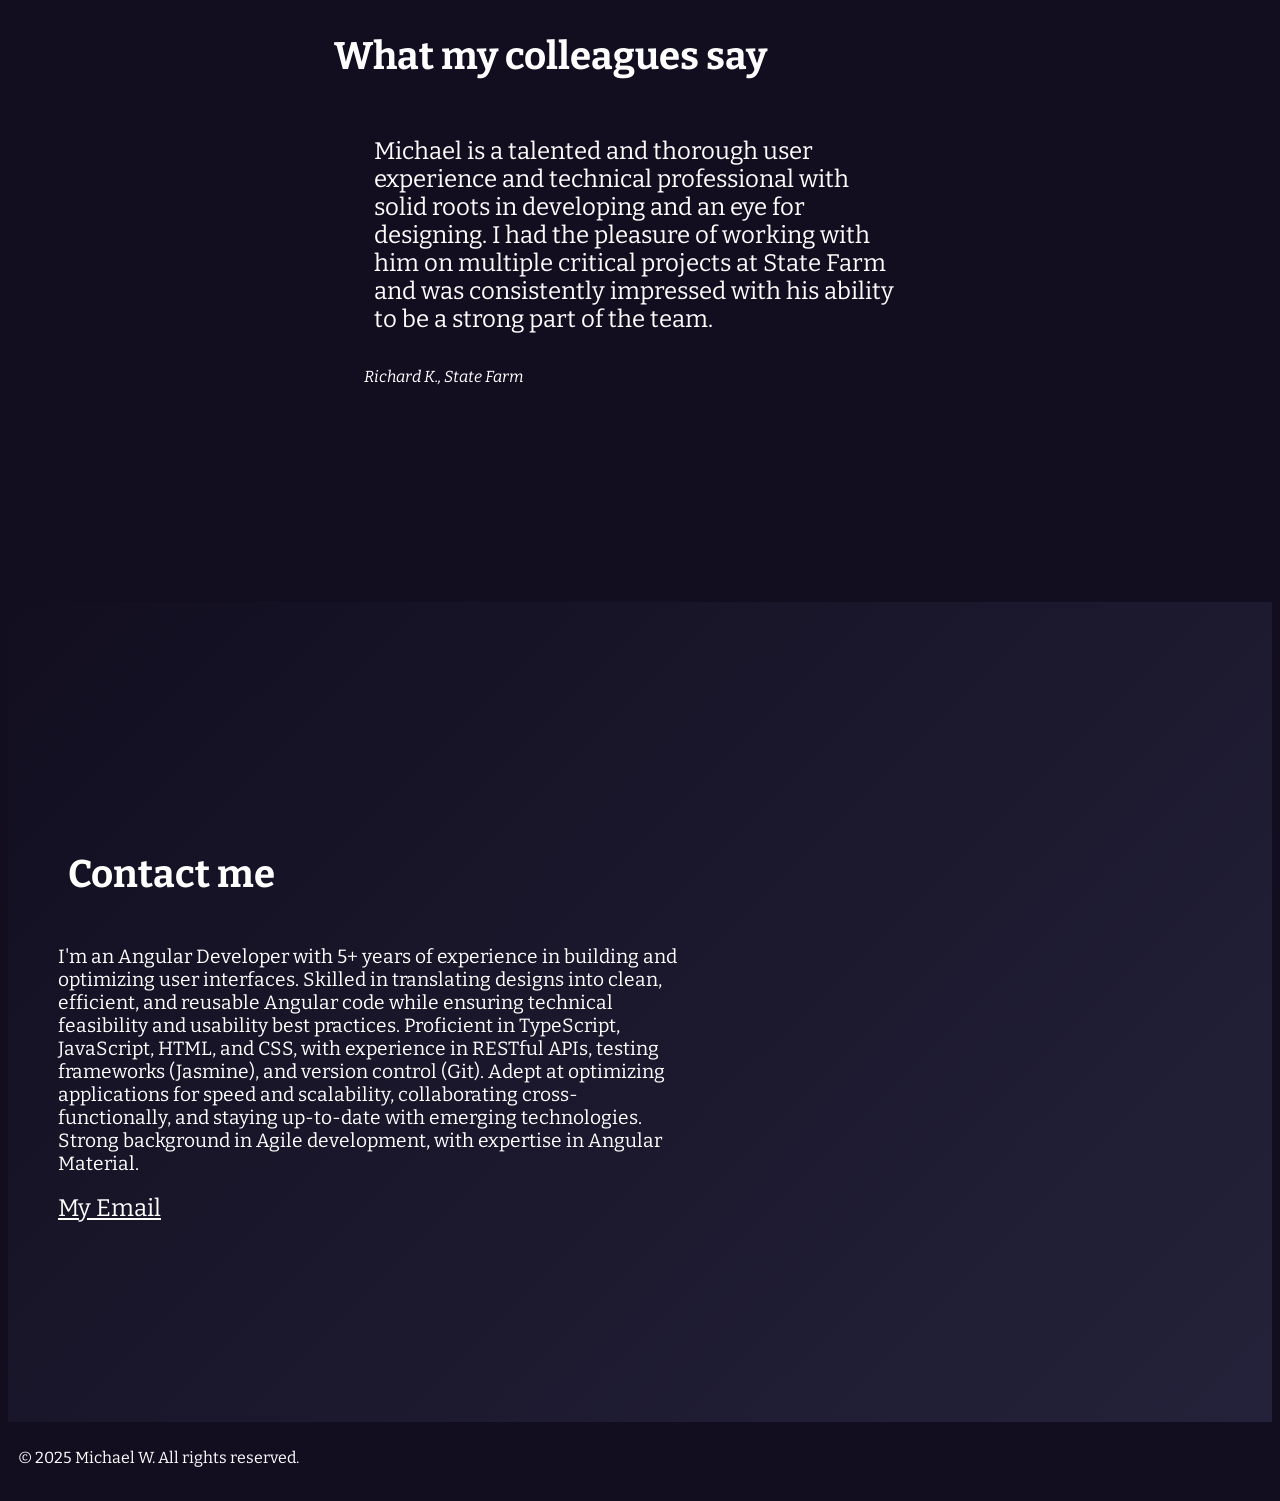
==== commit f277536d: "fix blurp on website" ====
--- a/index.html
+++ b/index.html
@@ -46,7 +46,7 @@
         </article>
         <article class="lifecyle-description">
             <h2>Front End</h2>
-            <p>Developed scalable Angular 16/17 UI components with Storybook and Angular Material. Implemented Tailwind CSS, improved code efficiency, ensured accessibility, and collaborated using Git, Figma, and design system tools.</p>
+            <p>Built scalable Angular 16/17 UI components with Storybook, Angular Material, and Tailwind CSS; enhanced efficiency, ensured accessibility, and collaborated via Git, Figma, and design systems.</p>
         </article>
         <article class="lifecyle-description">
             <h2>Back End</h2>
--- a/css/styles.css
+++ b/css/styles.css
@@ -126,7 +126,6 @@
 
 #showcase img {
     width:clamp(213px, 35vw, 413px);
-    height: auto;
 }
 
 #showcase h3 {
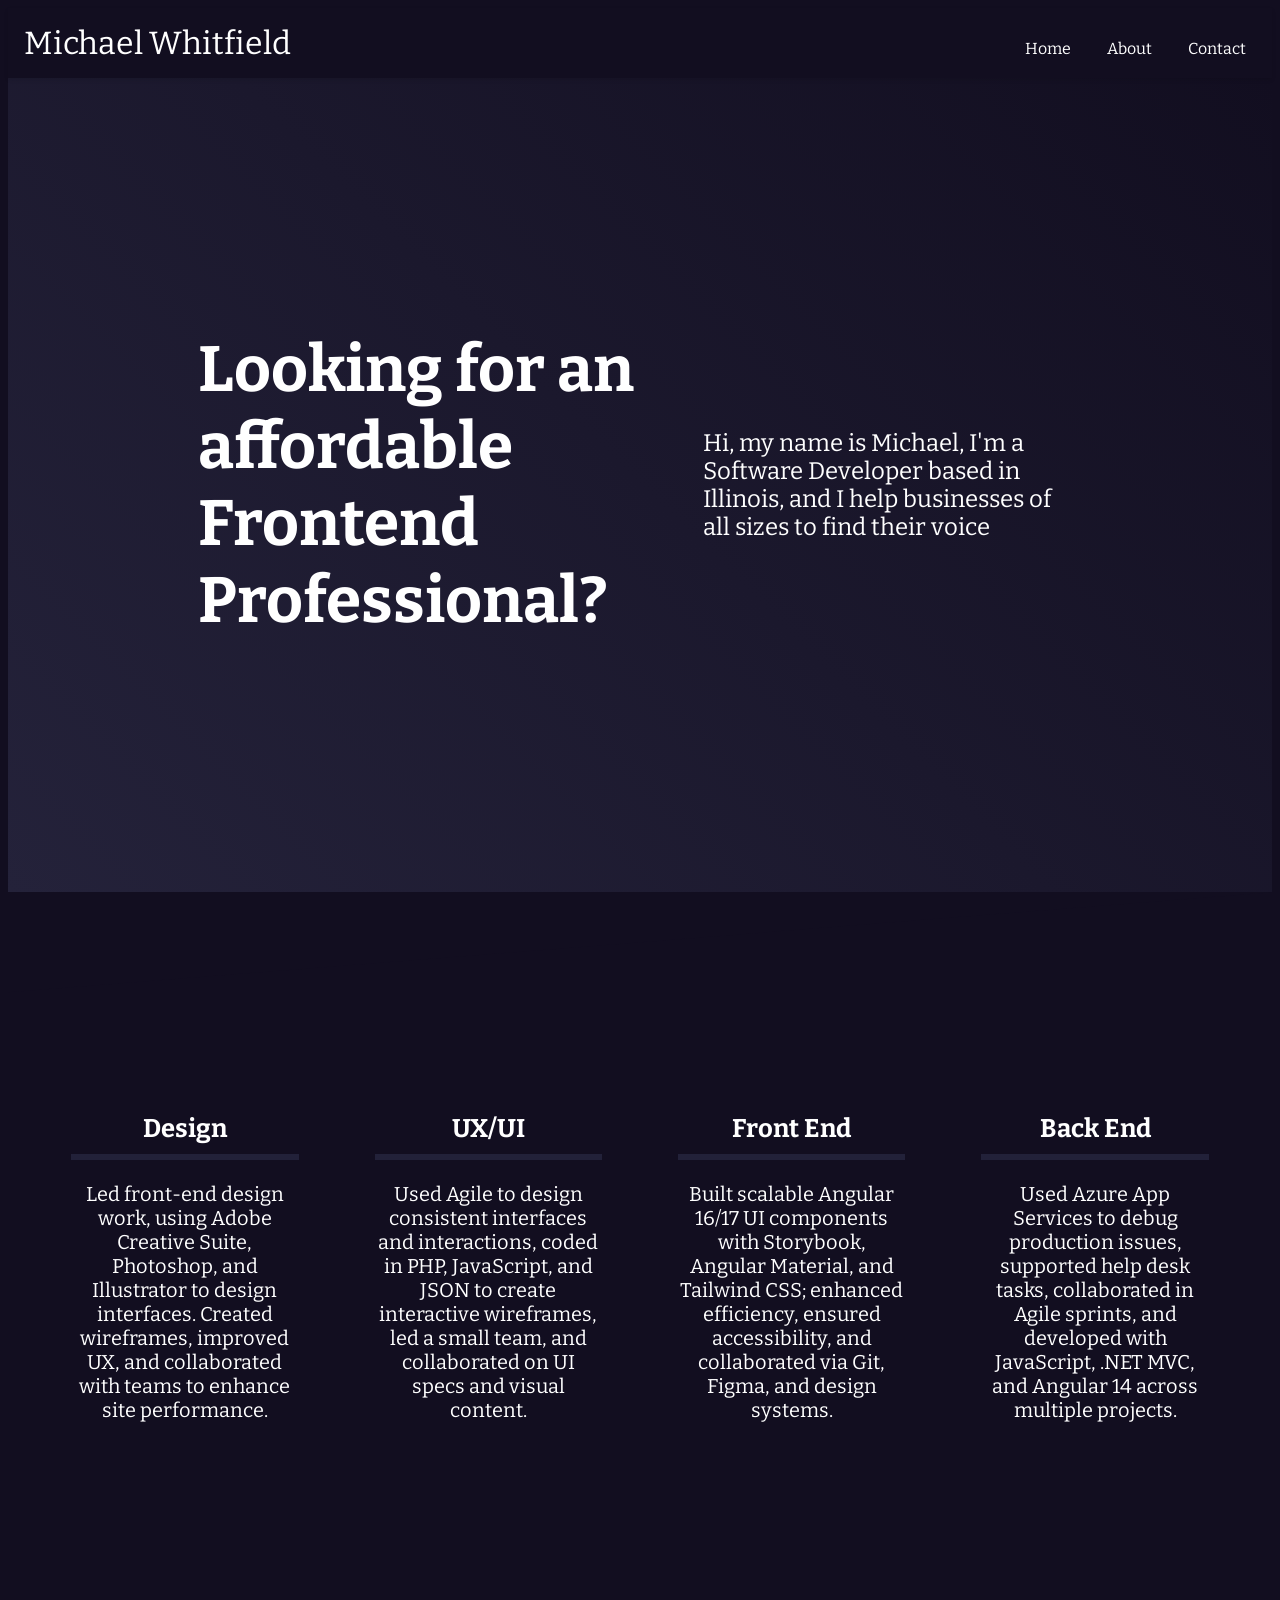
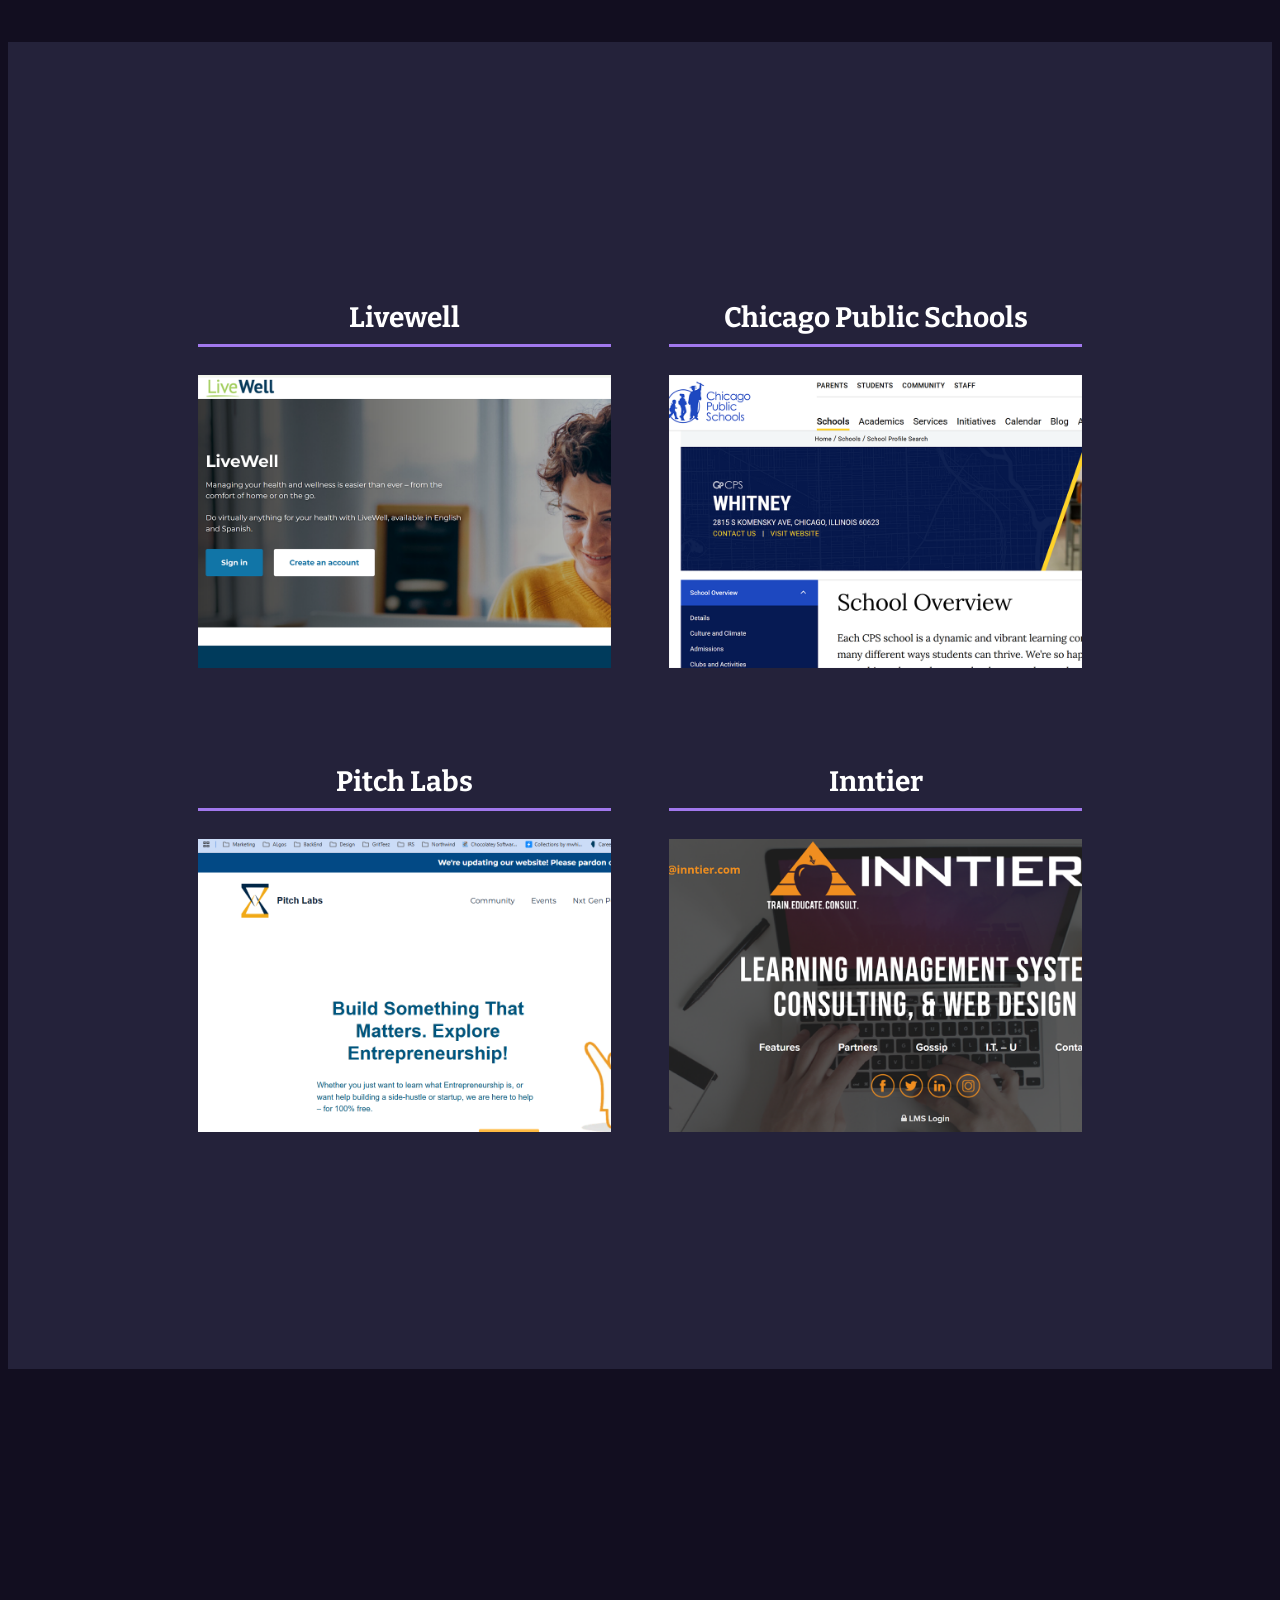
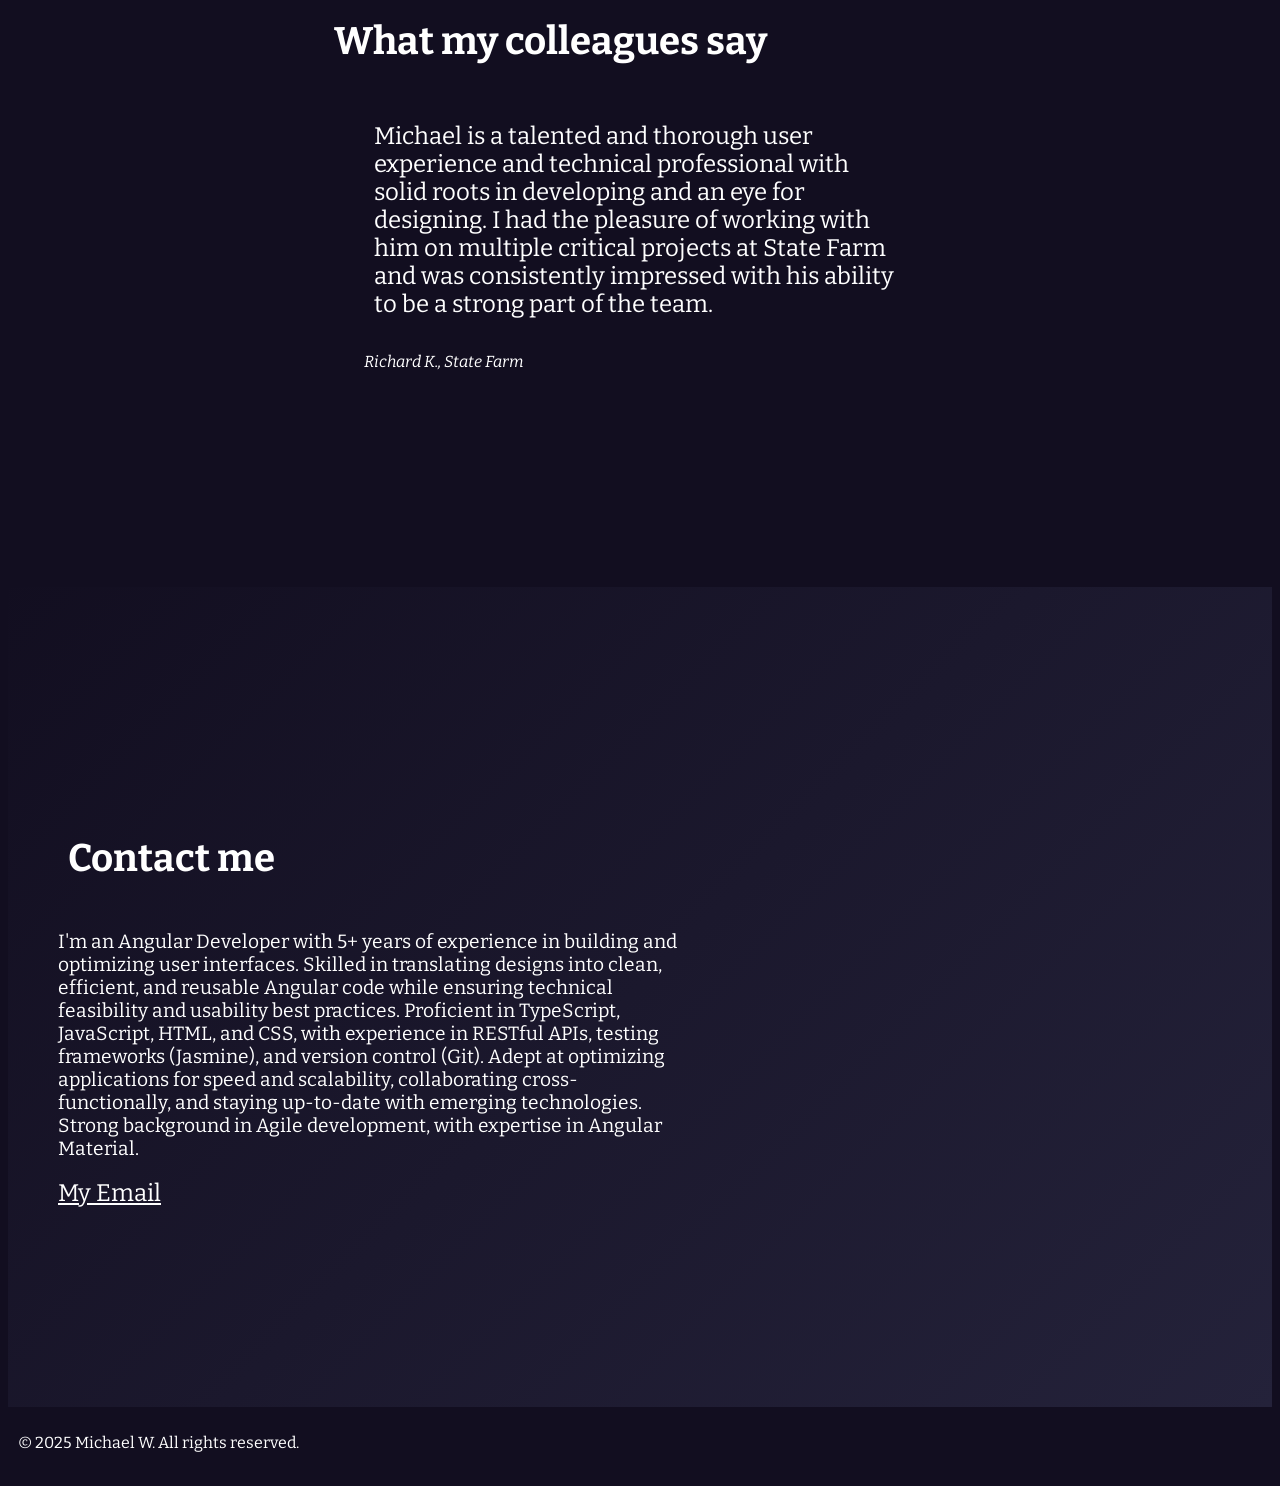
==== commit d6288195: "Add new thumbnail" ====
--- a/index.html
+++ b/index.html
@@ -71,9 +71,9 @@
         </div> 
         <div>
             <article class="demo">
-                <h3>Descon Plus</h3>
-                <a href="https://www.desconplus.com/" target="_blank" rel="noopener noreferrer" title="Livewell">
-                    <img src="images/descon.png" alt="Screenshot of Descon website"  width="412" height="300" />
+                <h3>Pitch Labs</h3>
+                <a href="https://pitchlabs.org/" target="_blank" rel="noopener noreferrer" title="Pitch LAbs">
+                    <img src="images/pitchlabs.png" alt="Screenshot of Descon website"  width="412" height="300" />
                 </a>
             </article>
             <article class="demo">
--- a/css/styles.css
+++ b/css/styles.css
@@ -126,6 +126,7 @@
 
 #showcase img {
     width:clamp(213px, 35vw, 413px);
+    height: auto;
 }
 
 #showcase h3 {
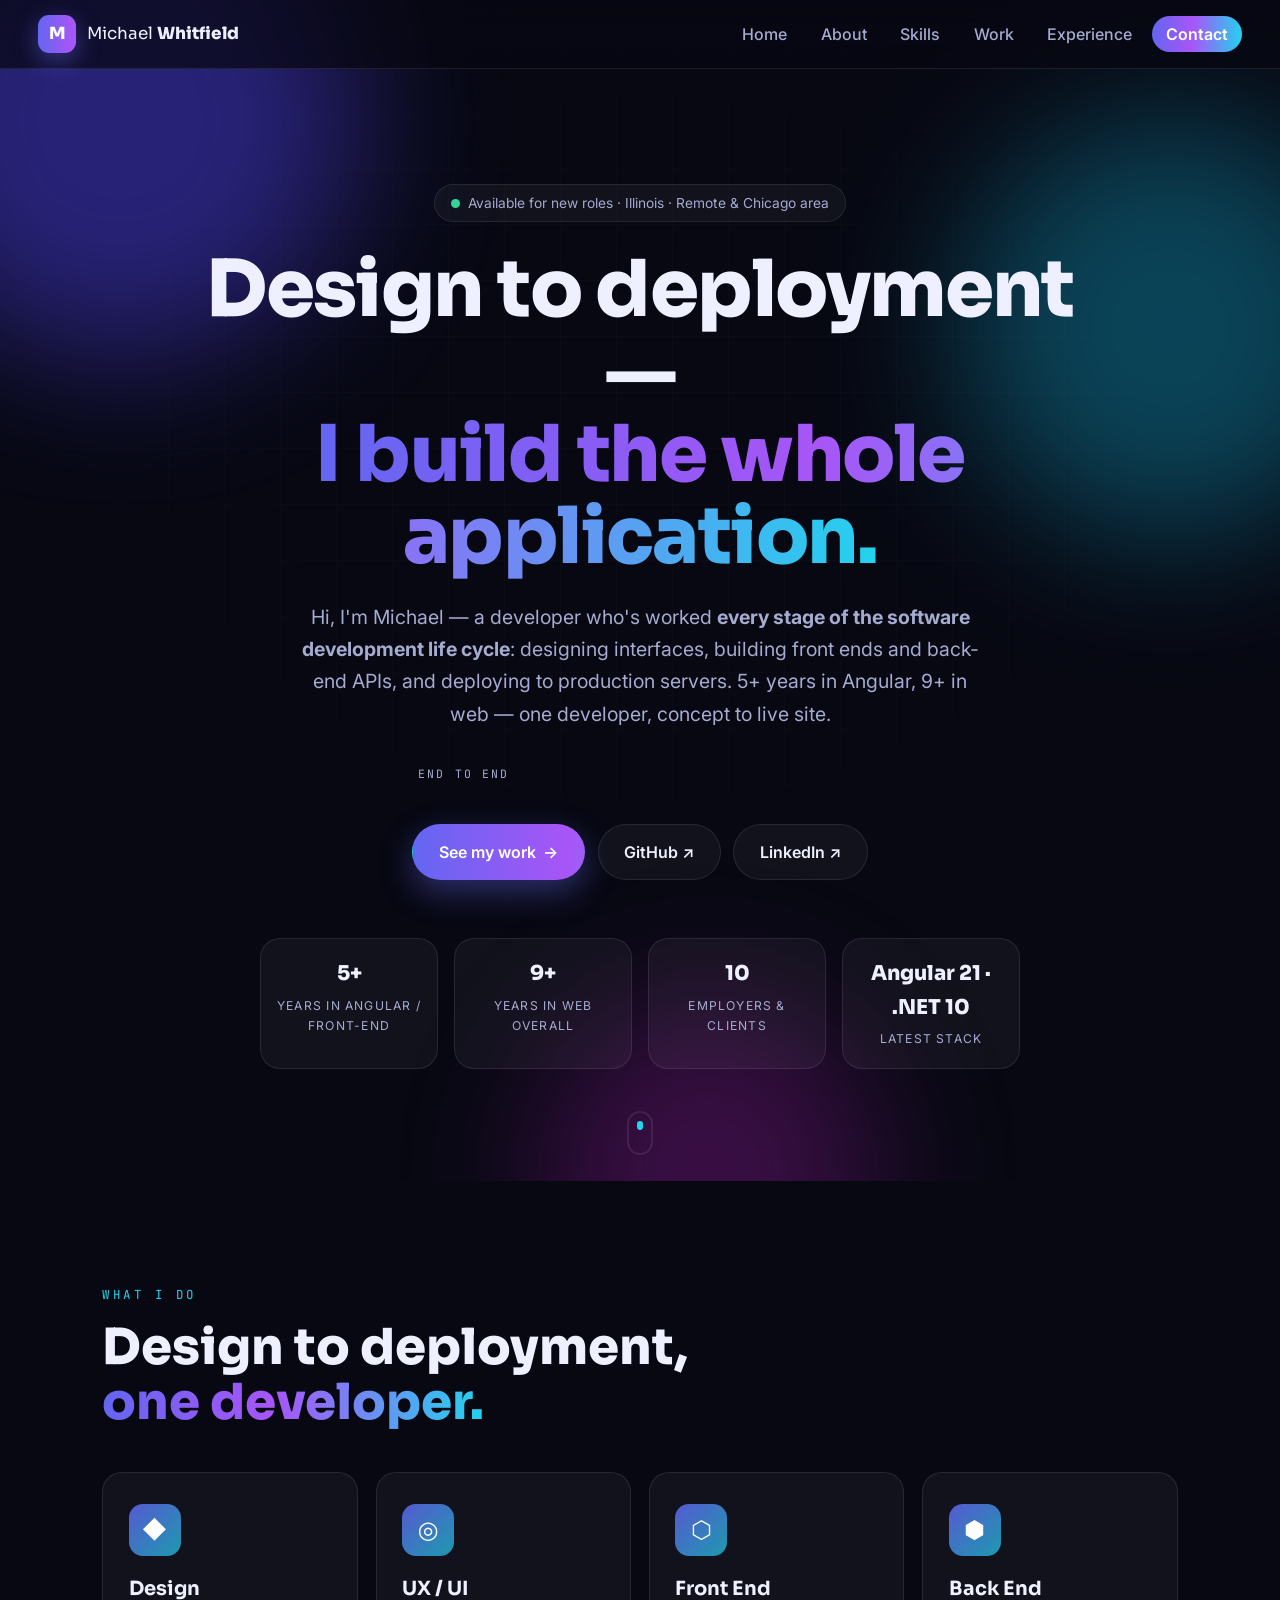
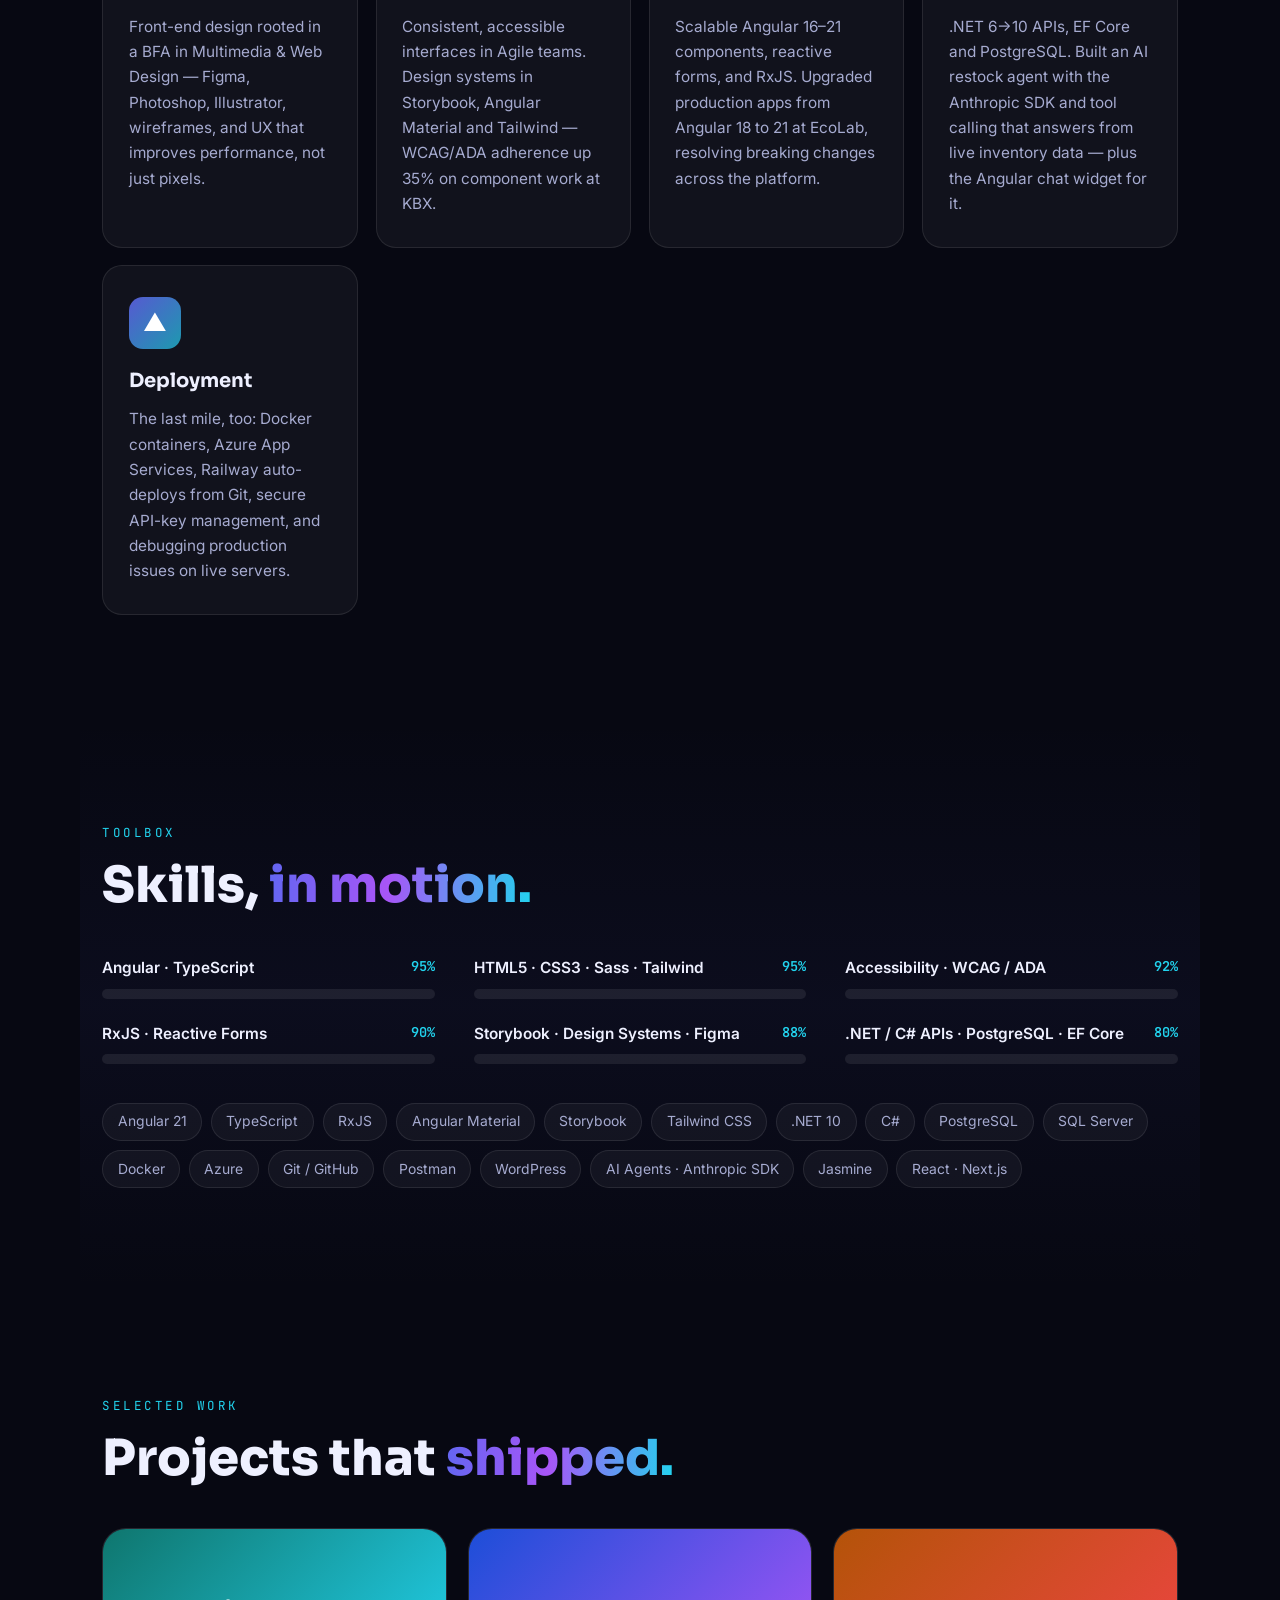
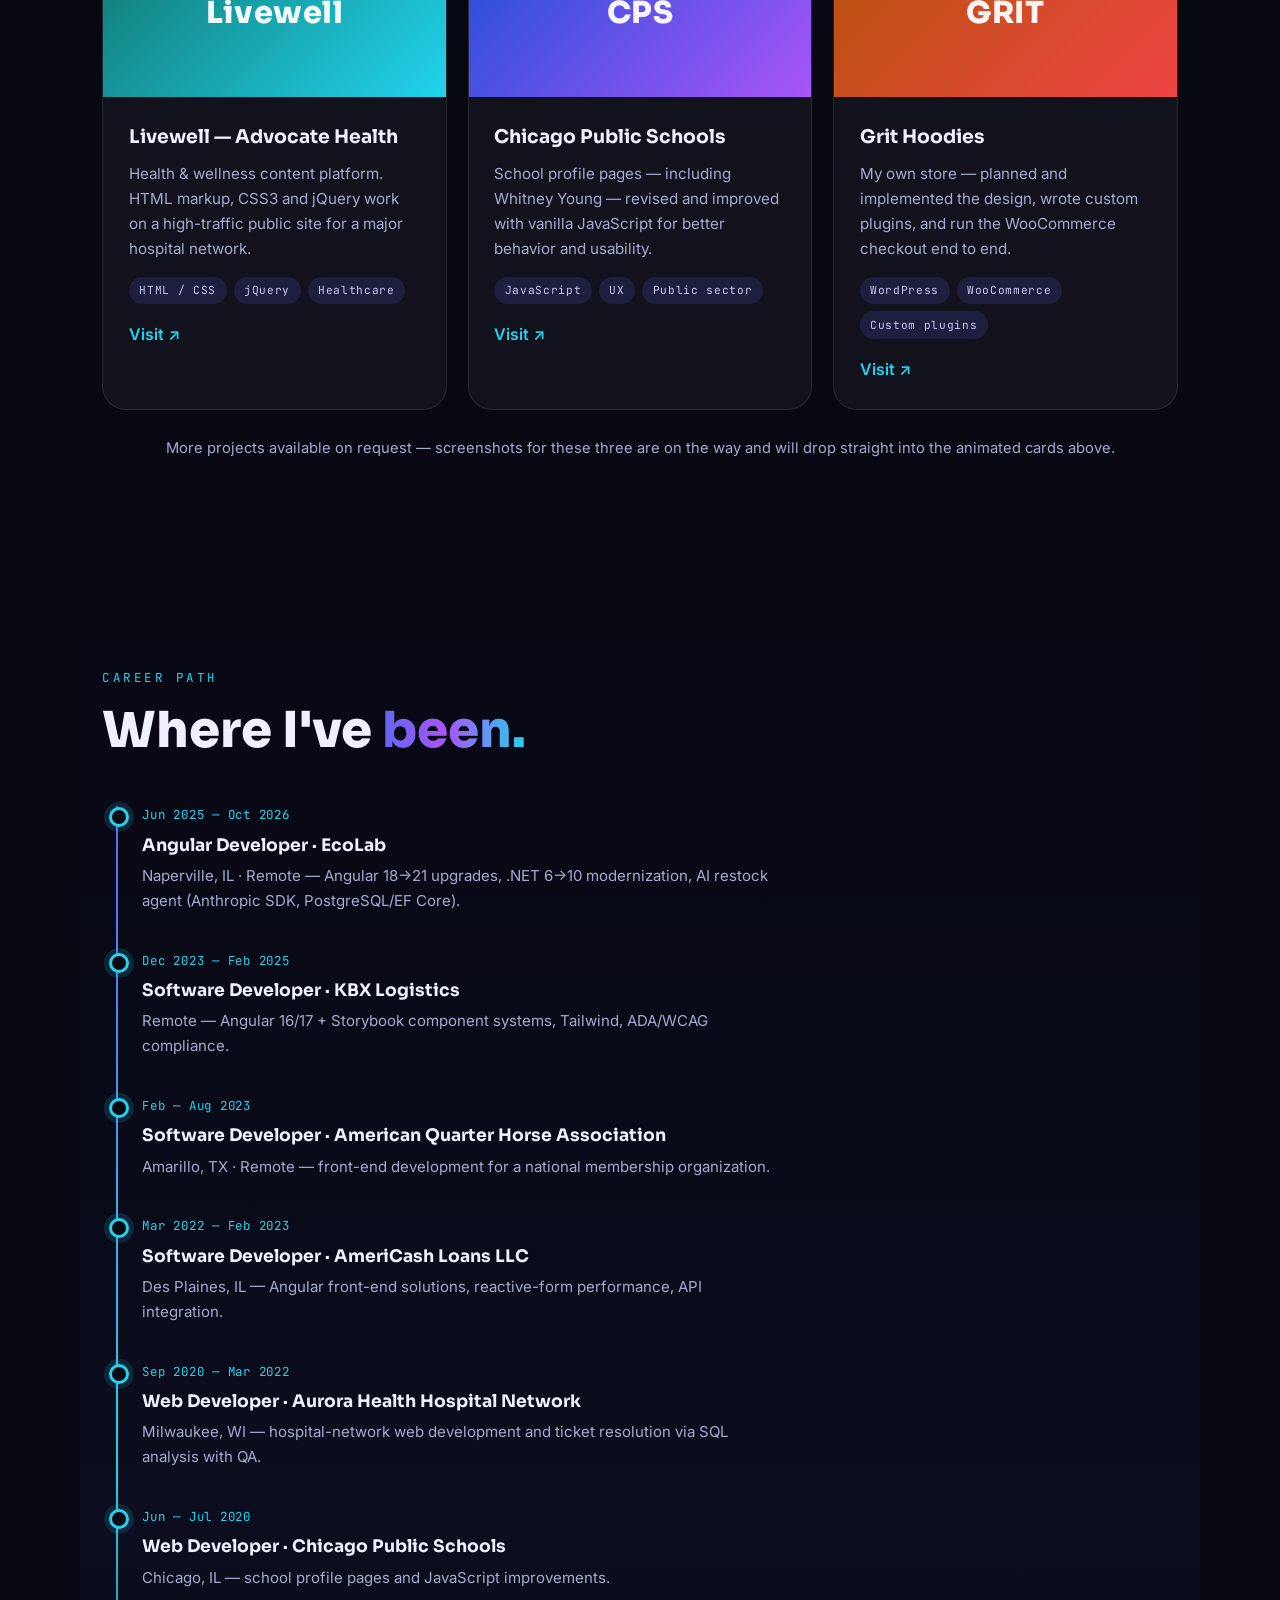
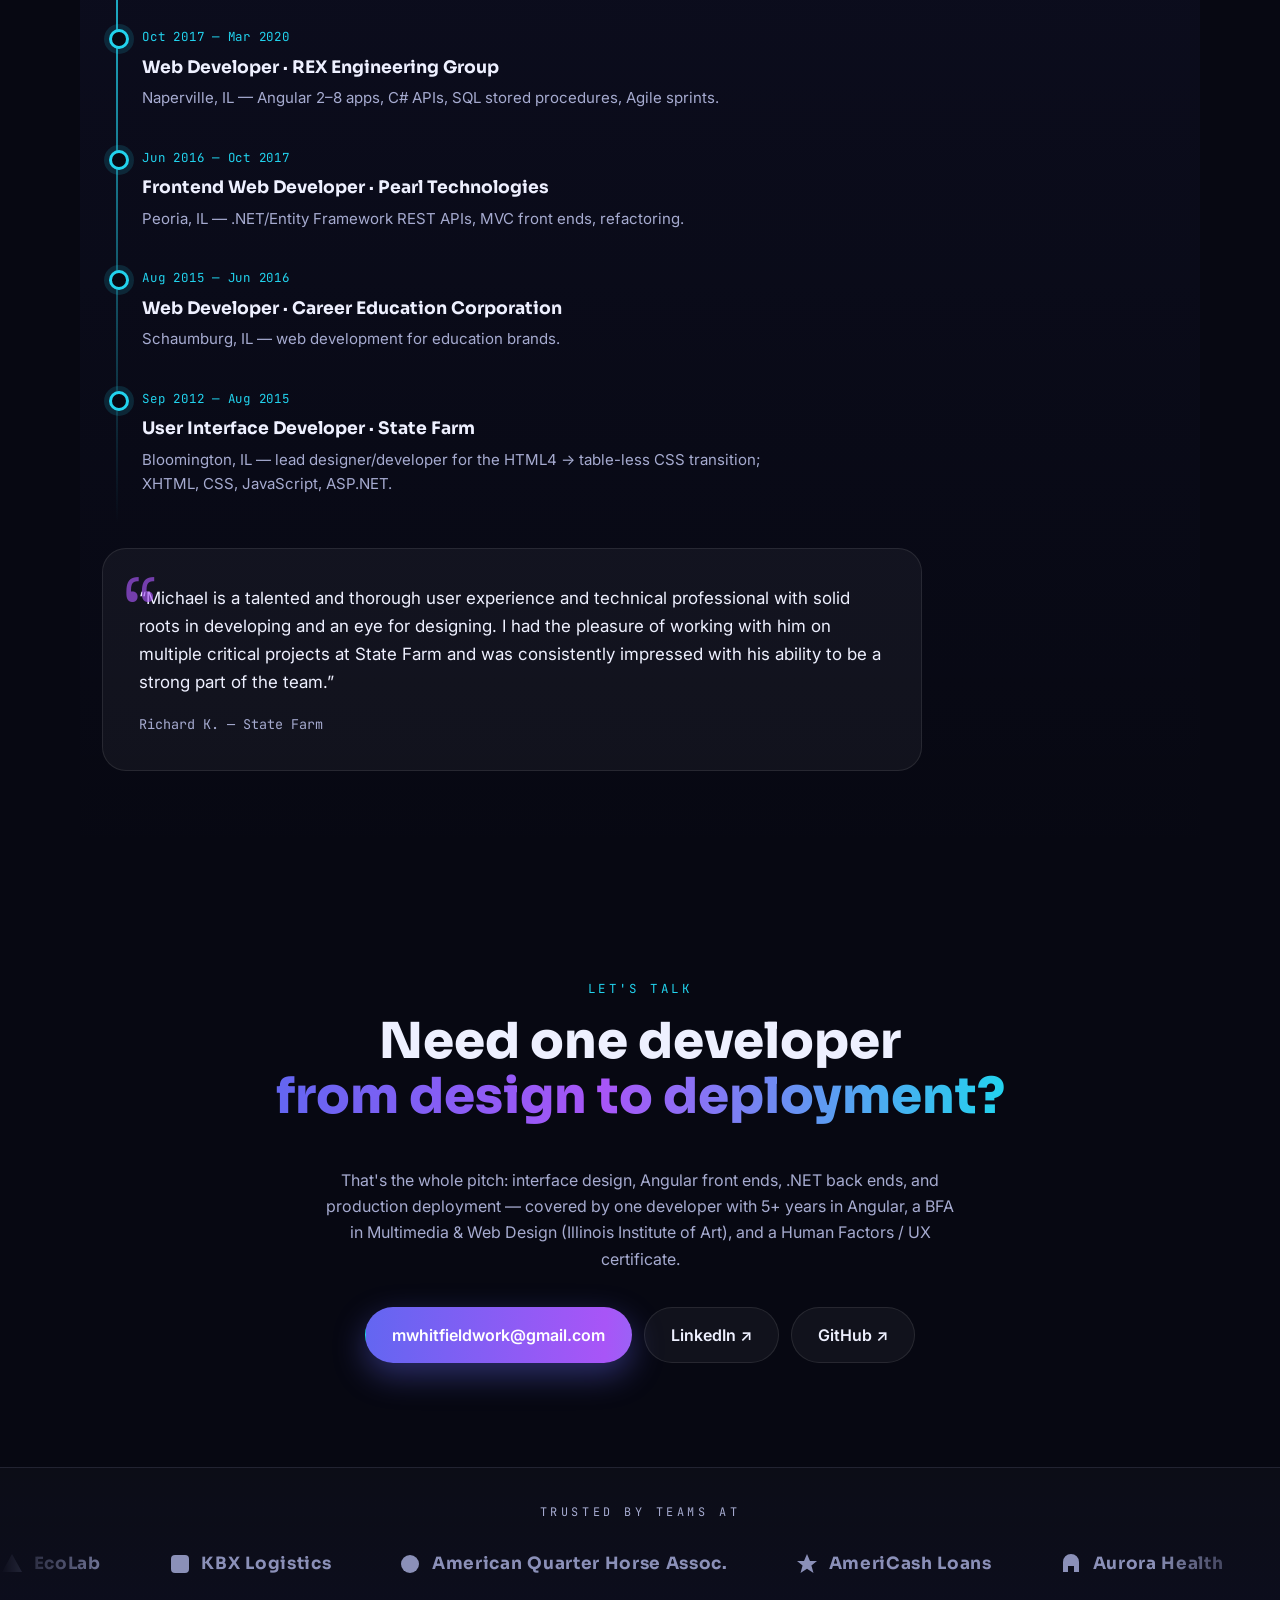
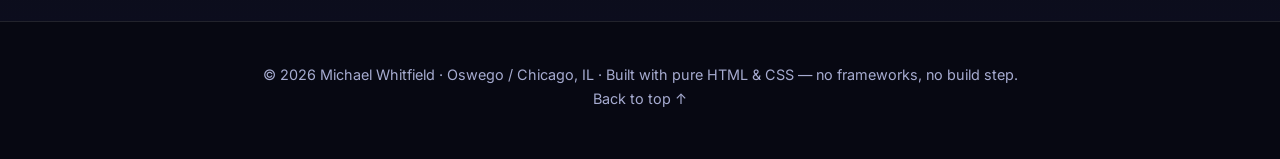
==== commit efa287b4: "improve design" ====
--- a/index.html
+++ b/index.html
@@ -3,111 +3,266 @@
 <head>
   <meta charset="UTF-8" />
   <meta name="viewport" content="width=device-width, initial-scale=1.0" />
-  <meta http-equiv="X-UA-Compatible" content="IE=edge" />
-  <meta name="description" content="Mike W - Portfolio" />
-  <title>Mw Portfolio</title>
+  <meta name="description" content="Michael Whitfield — Full-stack developer in Illinois covering the whole software development life cycle: interface design, front-end and back-end builds, and deployment to production servers. Angular 21, TypeScript, .NET, PostgreSQL." />
+  <meta name="theme-color" content="#070812" />
+  <title>Michael Whitfield — Design to Deployment | Full-Stack Developer</title>
   <link rel="stylesheet" href="css/styles.css" />
-  <link rel="icon" href="favicon.ico" type="image/x-icon" />
-  <link href="https://fonts.googleapis.com/css2?family=Bitter:wght@400;700&display=swap" rel="stylesheet">
+  <link rel="icon" href="data:image/svg+xml,%3Csvg xmlns='http://www.w3.org/2000/svg' viewBox='0 0 100 100'%3E%3Cdefs%3E%3ClinearGradient id='g' x1='0' y1='0' x2='1' y2='1'%3E%3Cstop stop-color='%236366f1'/%3E%3Cstop offset='1' stop-color='%2322d3ee'/%3E%3C/linearGradient%3E%3C/defs%3E%3Crect width='100' height='100' rx='24' fill='url(%23g)'/%3E%3Ctext x='50' y='68' font-size='52' font-family='Arial' font-weight='700' fill='white' text-anchor='middle'%3EM%3C/text%3E%3C/svg%3E" />
+  <link rel="preconnect" href="https://fonts.googleapis.com" />
+  <link rel="preconnect" href="https://fonts.gstatic.com" crossorigin />
+  <link href="https://fonts.googleapis.com/css2?family=Sora:wght@400;600;700;800&family=Inter:wght@400;500;600&family=JetBrains+Mono:wght@500&display=swap" rel="stylesheet" />
 </head>
 <body>
-    <div  class="sticky-nav">
-        <article>Michael Whitfield</article> 
-
-        <nav aria-label="Main navigation" role="navigation">
-            <div class="hamburger" onclick="toggleMenu()">
-                &#9776; 
-              </div>
-            <ul id="navLinks">
-                <li><a href="#home">Home</a></li>
-                <li><a href="#about">About</a></li>
-                <li><a href="#contact">Contact</a></li>
-                <!--<li><a href="tailwind.html" target="_blank" rel="noopener noreferrer" title="Tailwind">Tailwind</a></li>
-                <li><a href="bootstrap.html" target="_blank" rel="noopener noreferrer" title="Bootstrap">Bootstrap</a></li>-->
-            </ul>
-        </nav>
-   </div> 
-  <header>   
-    <section id="home"  aria-label="Home Hero">
-        <h1>Looking for an affordable Frontend Professional?</h1>
-        <p>Hi, my name is Michael, I'm a Software Developer  based in Illinois, and I help businesses of all sizes to find their voice</p>
-    </section>
+  <!-- Skip link -->
+  <a class="skip-link" href="#about">Skip to content</a>
+
+  <!-- CSS-only mobile menu toggle -->
+  <input class="nav-toggle" type="checkbox" id="nav-toggle" aria-hidden="true" tabindex="-1" />
+
+  <div class="sticky-nav">
+    <a class="brand" href="#home" aria-label="Michael Whitfield — home">
+      <span class="brand-mark" aria-hidden="true">M</span>
+      <span>Michael <strong>Whitfield</strong></span>
+    </a>
+    <label class="hamburger" for="nav-toggle" aria-label="Toggle navigation"><span></span><span></span><span></span></label>
+    <nav aria-label="Main navigation">
+      <ul id="navLinks">
+        <li><a href="#home">Home</a></li>
+        <li><a href="#about">About</a></li>
+        <li><a href="#skills">Skills</a></li>
+        <li><a href="#work">Work</a></li>
+        <li><a href="#experience">Experience</a></li>
+        <li><a class="nav-cta" href="#contact">Contact</a></li>
+      </ul>
+    </nav>
+  </div>
+
+  <!-- ================= HERO ================= -->
+  <header class="hero" id="home">
+    <div class="aurora" aria-hidden="true"><span class="orb orb-a"></span><span class="orb orb-b"></span><span class="orb orb-c"></span></div>
+    <div class="grid-overlay" aria-hidden="true"></div>
+
+    <section class="hero-inner" aria-label="Introduction">
+      <p class="badge reveal"><span class="pulse-dot" aria-hidden="true"></span> Available for new roles · Illinois · Remote &amp; Chicago area</p>
+
+      <h1 class="reveal d1">Design to deployment —<br /><span class="grad-text">I build the whole application.</span></h1>
+
+      <p class="hero-sub reveal d2">
+        Hi, I'm Michael — a developer who's worked <strong>every stage of the software
+        development life cycle</strong>: designing interfaces, building front ends and
+        back-end APIs, and deploying to production servers. 5+ years in Angular,
+        9+ in web — one developer, concept to live site.
+      </p>
+
+      <div class="rotator reveal d3" aria-label="The full development life cycle">
+        <span class="rotator-label">End to end</span>
+        <span class="rotator-window" aria-hidden="true">
+          <span class="rotator-word w1">Design · Interfaces &amp; design systems</span>
+          <span class="rotator-word w2">Build · Angular 21 · TypeScript · RxJS</span>
+          <span class="rotator-word w3">Backend · .NET APIs · PostgreSQL</span>
+          <span class="rotator-word w4">Deploy · Docker · Azure · Servers</span>
+        </span>
+      </div>
+
+      <div class="hero-actions reveal d4">
+        <a class="btn btn-primary" href="#work">See my work <span aria-hidden="true">→</span></a>
+        <a class="btn btn-ghost" href="https://github.com/mwhitfieldwork" target="_blank" rel="noopener noreferrer">GitHub ↗</a>
+        <a class="btn btn-ghost" href="https://www.linkedin.com/in/mikewhitfieldsr/" target="_blank" rel="noopener noreferrer">LinkedIn ↗</a>
+      </div>
+
+      <dl class="stats reveal d5">
+        <div><dt>Years in Angular / front-end</dt><dd>5+</dd></div>
+        <div><dt>Years in web overall</dt><dd>9+</dd></div>
+        <div><dt>Employers &amp; clients</dt><dd>10</dd></div>
+        <div><dt>Latest stack</dt><dd>Angular 21 · .NET 10</dd></div>
+      </dl>
+    </section>
+
+    <a class="scroll-hint" href="#about" aria-label="Scroll to About"><span></span></a>
   </header>
 
   <main>
-    <section id="about"  aria-label="About My Work">
-        <article class="lifecyle-description">
-            <h2>Design</h2>
-            <p>Led front-end design work, using Adobe Creative Suite, Photoshop, and Illustrator to design interfaces. Created wireframes, improved UX, and collaborated with teams to enhance site performance.</p>
-        </article>
-        <article class="lifecyle-description">
-            <h2>UX/UI</h2>
-            <p>Used Agile to design consistent interfaces and interactions, coded in PHP, JavaScript, and JSON to create interactive wireframes, led a small team, and collaborated on UI specs and visual content.</p>
-        </article>
-        <article class="lifecyle-description">
-            <h2>Front End</h2>
-            <p>Built scalable Angular 16/17 UI components with Storybook, Angular Material, and Tailwind CSS; enhanced efficiency, ensured accessibility, and collaborated via Git, Figma, and design systems.</p>
-        </article>
-        <article class="lifecyle-description">
-            <h2>Back End</h2>
-            <p>Used Azure App Services to debug production issues, supported help desk tasks, collaborated in Agile sprints, and developed with JavaScript, .NET MVC, and Angular 14 across multiple projects.</p>
-        </article>
-    </section>
-
-    <section id="showcase"  aria-label="Project Showcase">
-        <div>
-            <article class="demo">
-                <h3>Livewell</h3>
-                <a href="https://www.advocatehealth.org/livewell" target="_blank" rel="noopener noreferrer" title="Livewell">
-                    <img src="images/livewell.png" alt="Screenshot of Livewell website" width="412" height="300" />
-                </a>
-            </article>
-            <article class="demo">
-                <h3>Chicago Public Schools</h3>
-                <a href="https://www.cps.edu/schools/profiles/school-overview/whitney" target="_blank" rel="noopener noreferrer" title="Livewell">
-                    <img src="images/cps.png" alt="Screenshot of ChicagoPublic Schools website"  width="412" height="300" >
-                </a>
-            </article>  
-        </div> 
-        <div>
-            <article class="demo">
-                <h3>Pitch Labs</h3>
-                <a href="https://pitchlabs.org/" target="_blank" rel="noopener noreferrer" title="Pitch LAbs">
-                    <img src="images/pitchlabs.png" alt="Screenshot of Descon website"  width="412" height="300" />
-                </a>
-            </article>
-            <article class="demo">
-                <h3>Inntier</h3>
-                <a href="https://www.inntier.com/" target="_blank" rel="noopener noreferrer" title="Livewell">
-                    <img src="images/inntier.png" alt="Screenshot of Inntier website" width="412" height="300"  />
-                </a>
-            </article>  
-        </div>   
-    </section>
-
-    <section id="colleagues"  aria-label="What MY Peers Think">
-        <div>
-            <h3>What my colleagues say </h3>
-            <blockquote>
-                <p>Michael is a talented and thorough user experience and technical professional with solid roots in developing and an eye for designing. I had the pleasure of working with him on multiple critical projects at State Farm and was consistently impressed with his ability to be a strong part of the team.</p>
-                <cite>Richard K., State Farm</cite>
-            </blockquote>
-        </div>
-    </section>
-
-    <section id="contact"  aria-label="Contact Me">
-        <article>
-            <h3>Contact me</h3>
-            <p>I'm an Angular Developer with 5+ years of experience in building and optimizing user interfaces. Skilled in translating designs into clean, efficient, and reusable Angular code while ensuring technical feasibility and usability best practices. Proficient in TypeScript, JavaScript, HTML, and CSS, with experience in RESTful APIs, testing frameworks (Jasmine), and version control (Git). Adept at optimizing applications for speed and scalability, collaborating cross-functionally, and staying up-to-date with emerging technologies. Strong background in Agile development, with expertise in Angular Material.</p>
-            <a href="mailto:mwhitfieldwork@gmail.com" target="_blank" rel="noopener noreferrer" title="Email" class="email"> My Email</a>
-        </article>
+    <!-- ================= ABOUT / PILLARS ================= -->
+    <section id="about" class="section" aria-label="About my work">
+      <p class="eyebrow reveal">What I do</p>
+      <h2 class="section-title reveal">Design to deployment,<br /><span class="grad-text">one developer.</span></h2>
+
+      <div class="cards">
+        <article class="card reveal">
+          <div class="card-icon" aria-hidden="true">◆</div>
+          <h3>Design</h3>
+          <p>Front-end design rooted in a BFA in Multimedia &amp; Web Design — Figma, Photoshop, Illustrator, wireframes, and UX that improves performance, not just pixels.</p>
+        </article>
+        <article class="card reveal">
+          <div class="card-icon" aria-hidden="true">◎</div>
+          <h3>UX / UI</h3>
+          <p>Consistent, accessible interfaces in Agile teams. Design systems in Storybook, Angular Material and Tailwind — WCAG/ADA adherence up 35% on component work at KBX.</p>
+        </article>
+        <article class="card reveal">
+          <div class="card-icon" aria-hidden="true">⬡</div>
+          <h3>Front End</h3>
+          <p>Scalable Angular 16–21 components, reactive forms, and RxJS. Upgraded production apps from Angular 18 to 21 at EcoLab, resolving breaking changes across the platform.</p>
+        </article>
+        <article class="card reveal">
+          <div class="card-icon" aria-hidden="true">⬢</div>
+          <h3>Back End</h3>
+          <p>.NET 6→10 APIs, EF Core and PostgreSQL. Built an AI restock agent with the Anthropic SDK and tool calling that answers from live inventory data — plus the Angular chat widget for it.</p>
+        </article>
+        <article class="card reveal">
+          <div class="card-icon" aria-hidden="true">▲</div>
+          <h3>Deployment</h3>
+          <p>The last mile, too: Docker containers, Azure App Services, Railway auto-deploys from Git, secure API-key management, and debugging production issues on live servers.</p>
+        </article>
+      </div>
+    </section>
+
+    <!-- ================= SKILLS ================= -->
+    <section id="skills" class="section section-alt" aria-label="Technical skills">
+      <p class="eyebrow reveal">Toolbox</p>
+      <h2 class="section-title reveal">Skills, <span class="grad-text">in motion.</span></h2>
+
+      <div class="skills-grid">
+        <div class="skill reveal"><div class="skill-head"><span>Angular · TypeScript</span><span>95%</span></div><div class="bar"><span style="--w:95%"></span></div></div>
+        <div class="skill reveal"><div class="skill-head"><span>HTML5 · CSS3 · Sass · Tailwind</span><span>95%</span></div><div class="bar"><span style="--w:95%"></span></div></div>
+        <div class="skill reveal"><div class="skill-head"><span>Accessibility · WCAG / ADA</span><span>92%</span></div><div class="bar"><span style="--w:92%"></span></div></div>
+        <div class="skill reveal"><div class="skill-head"><span>RxJS · Reactive Forms</span><span>90%</span></div><div class="bar"><span style="--w:90%"></span></div></div>
+        <div class="skill reveal"><div class="skill-head"><span>Storybook · Design Systems · Figma</span><span>88%</span></div><div class="bar"><span style="--w:88%"></span></div></div>
+        <div class="skill reveal"><div class="skill-head"><span>.NET / C# APIs · PostgreSQL · EF Core</span><span>80%</span></div><div class="bar"><span style="--w:80%"></span></div></div>
+      </div>
+
+      <ul class="chip-cloud reveal" aria-label="More tools and technologies">
+        <li>Angular 21</li><li>TypeScript</li><li>RxJS</li><li>Angular Material</li><li>Storybook</li><li>Tailwind CSS</li>
+        <li>.NET 10</li><li>C#</li><li>PostgreSQL</li><li>SQL Server</li><li>Docker</li><li>Azure</li>
+        <li>Git / GitHub</li><li>Postman</li><li>WordPress</li><li>AI Agents · Anthropic SDK</li><li>Jasmine</li><li>React · Next.js</li>
+      </ul>
+    </section>
+
+    <!-- ================= WORK ================= -->
+    <section id="work" class="section" aria-label="Project showcase">
+      <p class="eyebrow reveal">Selected work</p>
+      <h2 class="section-title reveal">Projects that <span class="grad-text">shipped.</span></h2>
+
+      <div class="projects">
+        <article class="project reveal tilt">
+          <!-- SCREENSHOT SLOT: replace the .project-cover div below with
+               <img class="project-shot" src="images/livewell.jpg" alt="Screenshot of Livewell" /> -->
+          <div class="project-cover cover-livewell" aria-hidden="true"><span>Livewell</span></div>
+          <div class="project-body">
+            <h3>Livewell — Advocate Health</h3>
+            <p>Health &amp; wellness content platform. HTML markup, CSS3 and jQuery work on a high-traffic public site for a major hospital network.</p>
+            <ul class="tags"><li>HTML / CSS</li><li>jQuery</li><li>Healthcare</li></ul>
+            <a href="https://www.advocatehealth.org/livewell" target="_blank" rel="noopener noreferrer">Visit ↗</a>
+          </div>
+        </article>
+
+        <article class="project reveal tilt">
+          <!-- SCREENSHOT SLOT: replace the .project-cover div below with
+               <img class="project-shot" src="images/cps.jpg" alt="Screenshot of Chicago Public Schools" /> -->
+          <div class="project-cover cover-cps" aria-hidden="true"><span>CPS</span></div>
+          <div class="project-body">
+            <h3>Chicago Public Schools</h3>
+            <p>School profile pages — including Whitney Young — revised and improved with vanilla JavaScript for better behavior and usability.</p>
+            <ul class="tags"><li>JavaScript</li><li>UX</li><li>Public sector</li></ul>
+            <a href="https://www.cps.edu/schools/profiles/school-overview/whitney" target="_blank" rel="noopener noreferrer">Visit ↗</a>
+          </div>
+        </article>
+
+        <article class="project reveal tilt">
+          <!-- SCREENSHOT SLOT: replace the .project-cover div below with
+               <img class="project-shot" src="images/grit.jpg" alt="Screenshot of Grit Hoodies" /> -->
+          <div class="project-cover cover-grit" aria-hidden="true"><span>GRIT</span></div>
+          <div class="project-body">
+            <h3>Grit Hoodies</h3>
+            <p>My own store — planned and implemented the design, wrote custom plugins, and run the WooCommerce checkout end to end.</p>
+            <ul class="tags"><li>WordPress</li><li>WooCommerce</li><li>Custom plugins</li></ul>
+            <a href="https://grithoodies.com" target="_blank" rel="noopener noreferrer">Visit ↗</a>
+          </div>
+        </article>
+
+      </div>
+      <p class="projects-note reveal">More projects available on request — screenshots for these three are on the way and will drop straight into the animated cards above.</p>
+    </section>
+
+    <!-- ================= EXPERIENCE ================= -->
+    <section id="experience" class="section section-alt" aria-label="Work experience">
+      <p class="eyebrow reveal">Career path</p>
+      <h2 class="section-title reveal">Where I've <span class="grad-text">been.</span></h2>
+
+      <ol class="timeline">
+        <li class="reveal"><time>Jun 2025 — Oct 2026</time><div><h3>Angular Developer · EcoLab</h3><p>Naperville, IL · Remote — Angular 18→21 upgrades, .NET 6→10 modernization, AI restock agent (Anthropic SDK, PostgreSQL/EF Core).</p></div></li>
+        <li class="reveal"><time>Dec 2023 — Feb 2025</time><div><h3>Software Developer · KBX Logistics</h3><p>Remote — Angular 16/17 + Storybook component systems, Tailwind, ADA/WCAG compliance.</p></div></li>
+        <li class="reveal"><time>Feb — Aug 2023</time><div><h3>Software Developer · American Quarter Horse Association</h3><p>Amarillo, TX · Remote — front-end development for a national membership organization.</p></div></li>
+        <li class="reveal"><time>Mar 2022 — Feb 2023</time><div><h3>Software Developer · AmeriCash Loans LLC</h3><p>Des Plaines, IL — Angular front-end solutions, reactive-form performance, API integration.</p></div></li>
+        <li class="reveal"><time>Sep 2020 — Mar 2022</time><div><h3>Web Developer · Aurora Health Hospital Network</h3><p>Milwaukee, WI — hospital-network web development and ticket resolution via SQL analysis with QA.</p></div></li>
+        <li class="reveal"><time>Jun — Jul 2020</time><div><h3>Web Developer · Chicago Public Schools</h3><p>Chicago, IL — school profile pages and JavaScript improvements.</p></div></li>
+        <li class="reveal"><time>Oct 2017 — Mar 2020</time><div><h3>Web Developer · REX Engineering Group</h3><p>Naperville, IL — Angular 2–8 apps, C# APIs, SQL stored procedures, Agile sprints.</p></div></li>
+        <li class="reveal"><time>Jun 2016 — Oct 2017</time><div><h3>Frontend Web Developer · Pearl Technologies</h3><p>Peoria, IL — .NET/Entity Framework REST APIs, MVC front ends, refactoring.</p></div></li>
+        <li class="reveal"><time>Aug 2015 — Jun 2016</time><div><h3>Web Developer · Career Education Corporation</h3><p>Schaumburg, IL — web development for education brands.</p></div></li>
+        <li class="reveal"><time>Sep 2012 — Aug 2015</time><div><h3>User Interface Developer · State Farm</h3><p>Bloomington, IL — lead designer/developer for the HTML4 → table-less CSS transition; XHTML, CSS, JavaScript, ASP.NET.</p></div></li>
+      </ol>
+
+      <figure class="testimonial reveal">
+        <blockquote>
+          <p>“Michael is a talented and thorough user experience and technical professional with solid roots in developing and an eye for designing. I had the pleasure of working with him on multiple critical projects at State Farm and was consistently impressed with his ability to be a strong part of the team.”</p>
+        </blockquote>
+        <figcaption>Richard K. — State Farm</figcaption>
+      </figure>
+    </section>
+
+    <!-- ================= CONTACT ================= -->
+    <section id="contact" class="section contact" aria-label="Contact me">
+      <p class="eyebrow reveal">Let's talk</p>
+      <h2 class="section-title reveal">Need one developer<br /><span class="grad-text">from design to deployment?</span></h2>
+      <p class="contact-copy reveal">
+        That's the whole pitch: interface design, Angular front ends, .NET back ends, and production
+        deployment — covered by one developer with 5+ years in Angular, a BFA in Multimedia &amp; Web Design
+        (Illinois Institute of Art), and a Human Factors / UX certificate.
+      </p>
+      <div class="hero-actions reveal">
+        <a class="btn btn-primary" href="mailto:mwhitfieldwork@gmail.com">mwhitfieldwork@gmail.com</a>
+        <a class="btn btn-ghost" href="https://www.linkedin.com/in/mikewhitfieldsr/" target="_blank" rel="noopener noreferrer">LinkedIn ↗</a>
+        <a class="btn btn-ghost" href="https://github.com/mwhitfieldwork" target="_blank" rel="noopener noreferrer">GitHub ↗</a>
+      </div>
     </section>
   </main>
 
+  <!-- ============ LOGO MARQUEE — bottom of page ============
+       Every employer from Mike's LinkedIn, redrawn as a wordmark
+       in ONE silhouette fill color (--logo-color), same height,
+       same weight. Pure CSS infinite scroll; pauses on hover. -->
+  <section class="logo-strip" aria-label="Companies Michael Whitfield has worked with">
+    <p class="logo-strip-label">Trusted by teams at</p>
+    <div class="marquee">
+      <div class="marquee-track">
+        <!-- Set 1 -->
+        <span class="logo-item"><svg viewBox="0 0 24 24" aria-hidden="true"><path d="M12 2 22 20H2Z"/></svg>EcoLab</span>
+        <span class="logo-item"><svg viewBox="0 0 24 24" aria-hidden="true"><rect x="3" y="3" width="18" height="18" rx="4"/></svg>KBX Logistics</span>
+        <span class="logo-item"><svg viewBox="0 0 24 24" aria-hidden="true"><circle cx="12" cy="12" r="9"/></svg>American Quarter Horse Assoc.</span>
+        <span class="logo-item"><svg viewBox="0 0 24 24" aria-hidden="true"><path d="M12 2l3 7h7l-5.6 4.4L18.5 21 12 16.8 5.5 21l2.1-7.6L2 9h7Z"/></svg>AmeriCash Loans</span>
+        <span class="logo-item"><svg viewBox="0 0 24 24" aria-hidden="true"><path d="M4 20V10a8 8 0 0 1 16 0v10h-5v-6H9v6Z"/></svg>Aurora Health</span>
+        <span class="logo-item"><svg viewBox="0 0 24 24" aria-hidden="true"><path d="M12 3 2 8l10 5 10-5Zm-7 7.6V16c0 1.7 3.1 3 7 3s7-1.3 7-3v-5.4l-7 3.4Z"/></svg>Chicago Public Schools</span>
+        <span class="logo-item"><svg viewBox="0 0 24 24" aria-hidden="true"><path d="M3 21 12 3l9 18h-6l-3-6-3 6Z"/></svg>REX Engineering</span>
+        <span class="logo-item"><svg viewBox="0 0 24 24" aria-hidden="true"><circle cx="12" cy="12" r="6"/><circle cx="12" cy="12" r="10" fill="none" stroke="currentColor" stroke-width="2"/></svg>Pearl Technologies</span>
+        <span class="logo-item"><svg viewBox="0 0 24 24" aria-hidden="true"><rect x="4" y="4" width="16" height="16" rx="2" transform="rotate(45 12 12)"/></svg>Career Education Corp</span>
+        <span class="logo-item"><svg viewBox="0 0 24 24" aria-hidden="true"><path d="M12 2a10 10 0 1 0 10 10h-7a3 3 0 0 1-3-3Z"/></svg>State Farm</span>
+        <!-- Set 2 (duplicate for a seamless loop — aria-hidden) -->
+        <span class="logo-item" aria-hidden="true"><svg viewBox="0 0 24 24" aria-hidden="true"><path d="M12 2 22 20H2Z"/></svg>EcoLab</span>
+        <span class="logo-item" aria-hidden="true"><svg viewBox="0 0 24 24" aria-hidden="true"><rect x="3" y="3" width="18" height="18" rx="4"/></svg>KBX Logistics</span>
+        <span class="logo-item" aria-hidden="true"><svg viewBox="0 0 24 24" aria-hidden="true"><circle cx="12" cy="12" r="9"/></svg>American Quarter Horse Assoc.</span>
+        <span class="logo-item" aria-hidden="true"><svg viewBox="0 0 24 24" aria-hidden="true"><path d="M12 2l3 7h7l-5.6 4.4L18.5 21 12 16.8 5.5 21l2.1-7.6L2 9h7Z"/></svg>AmeriCash Loans</span>
+        <span class="logo-item" aria-hidden="true"><svg viewBox="0 0 24 24" aria-hidden="true"><path d="M4 20V10a8 8 0 0 1 16 0v10h-5v-6H9v6Z"/></svg>Aurora Health</span>
+        <span class="logo-item" aria-hidden="true"><svg viewBox="0 0 24 24" aria-hidden="true"><path d="M12 3 2 8l10 5 10-5Zm-7 7.6V16c0 1.7 3.1 3 7 3s7-1.3 7-3v-5.4l-7 3.4Z"/></svg>Chicago Public Schools</span>
+        <span class="logo-item" aria-hidden="true"><svg viewBox="0 0 24 24" aria-hidden="true"><path d="M3 21 12 3l9 18h-6l-3-6-3 6Z"/></svg>REX Engineering</span>
+        <span class="logo-item" aria-hidden="true"><svg viewBox="0 0 24 24" aria-hidden="true"><circle cx="12" cy="12" r="6"/><circle cx="12" cy="12" r="10" fill="none" stroke="currentColor" stroke-width="2"/></svg>Pearl Technologies</span>
+        <span class="logo-item" aria-hidden="true"><svg viewBox="0 0 24 24" aria-hidden="true"><rect x="4" y="4" width="16" height="16" rx="2" transform="rotate(45 12 12)"/></svg>Career Education Corp</span>
+        <span class="logo-item" aria-hidden="true"><svg viewBox="0 0 24 24" aria-hidden="true"><path d="M12 2a10 10 0 1 0 10 10h-7a3 3 0 0 1-3-3Z"/></svg>State Farm</span>
+      </div>
+    </div>
+  </section>
+
   <footer>
-    <p>&copy; 2025 Michael W. All rights reserved.</p>
+    <p>© 2026 Michael Whitfield · Oswego / Chicago, IL · Built with pure HTML &amp; CSS — no frameworks, no build step.</p>
+    <p><a href="#home">Back to top ↑</a></p>
   </footer>
-
-  <script src="js/script.js"></script>
 </body>
 </html>
--- a/css/styles.css
+++ b/css/styles.css
@@ -1,264 +1,200 @@
-body {
-    font-family: Bitter;
-    font-size:16px;
-    background-color: #120e20;
-}
-
-#home,
-#about,
-#showcase,
-#colleagues,
-#contact {
-    padding-top:200px;
-    padding-bottom:200px;
-}
-  
-.sticky-nav , footer{
-    display:flex;
-    justify-content: space-between;
-    color:#fff;
-    padding:10px;
-    font-size: 2rem;
-    background-color: #120e20;
-}
-
-.sticky-nav ul {
-    margin:0;
-}
-
-.sticky-nav ul li {
-    display:inline-block;
-    list-style-type: nonez;
-}
-
-.sticky-nav nav a {
-    font-size:1rem;
-    margin:10px;
-    color:#fff;
-    text-decoration: none;
-}
-
-
-.sticky-nav {
-    display:flex;
-    position: sticky;
-    position:-webkit-sticky;
-    top: 0;
-    z-index: 9999;
-    padding: 1rem;
-    box-shadow: 0 2px 4px rgba(0, 0, 0, 0.1); 
-}
-  
- .sticky-nav nav ul {
-    display: flex;
-    gap: 1rem;
-    list-style: none;
-    margin: 0;
-    padding: 0;
-  }
-  
-.sticky-nav nav a:hover {
-    color: #007BFF; 
-}
-
-#home {
-    background: linear-gradient(45deg, #24223a 0%,#120e20 100%);
-    color:#fff;
-    display:flex;
-    justify-content: center;
-    align-items: center;
-}
-
-#home h1 {
-    font-size:clamp(1.5rem, 5vw, 4.5rem);
-    font-weight: 700;
-    width:40%;
-}
-
-#home p {
-    font-size:clamp(.5rem, 3vw, 1.5rem);
-    width:30%;
-}
-
-#about {
-    background-color:#120e20;
-    color:#fff;
-    display:flex;
-    justify-content: space-between;
-    align-items: center;
-    padding-left:5%;
-    padding-right:5%;
-    clip-path: polygon(0 100px, 100% 0, 100% 100%, 0% 100%);
-}
-
-#about article {
-    width:20%;
-    text-align: center;
-}
-
-#about article h2 {
-    border-bottom: #222139 solid 6px;
-    padding-bottom: 10px;
-    font-size:clamp(1.5rem, 2vw, 2.5rem);
-}
-
-#about article p {
-    font-size:clamp(1rem, 2vw, 1.25rem);
-}
-
-#showcase {
-    background-color:#24223a;
-    color:#fff;
-    display:flex;
-    justify-content: center;
-    align-items: center;
-    flex-direction: column;
-}
-
-#showcase div {
-    display: flex;
-    justify-content: space-between;
-    width:70%;
-    padding:2.5%;
-    text-align: center;
-    font-size:1.5rem;
-}
-
-#showcase img {
-    width:clamp(213px, 35vw, 413px);
-    height: auto;
-}
-
-#showcase h3 {
-    border-bottom: #a178ed solid 3px;
-    padding-bottom:10px;
-}
-
-#colleagues {
-    background-color:#120e20;
-    color:#fff;
-    display:flex;
-    justify-content: center;
-    align-items: center;
-    flex-direction: column;
-}
-
-#colleagues div {
-    width:50%;
-}
-
-#colleagues div p span {
-    font-size:3.5rem;
-    font-family:Times New Roman;
-}
-
-#colleagues h3, 
-#contact h3 {
-    font-size:clamp(1.5rem, 3vw, 3.5rem);
-    padding:10px;
-}
-
-#colleagues p {
-    font-size:clamp(1rem, 2vw, 1.5rem);
-    padding:10px;
-}
-
-#contact {
-    background: linear-gradient(135deg, #120e20 -1%,#24223a 100%);
-    color:#fff;
-    display:flex;
-    justify-content: start;
-    flex-direction: column;
-}
-
-#contact article {
-    width:50%;
-    margin-left:50px;
-}
-
-#contact p {
-    font-size: clamp(1rem, 2vw, 1.2rem);
-}
-
-
-footer p {
-    font-size:1rem;
-}
-
-a:focus, button:focus {
-    outline: 2px solid #005fcc;
-    outline-offset: 2px;
-}
-
-.hamburger {
-    display: none;
-    font-size: 2rem;
-    cursor: pointer;
-}
-
-.email {
-    color:#fff;
-    font-size:clamp(1rem, 2vw, 1.5rem);
-}
-
-
-@media (max-width: 900px) {
-    .hamburger {
-        display: block;
-    }
-
-    .sticky-nav nav ul {
-        display: none;
-    }
-
-    .sticky-nav nav ul.show {
-        display: flex;
-        flex-direction: column;
-    }
-
-    #home,
-    #about,
-    #showcase,
-    #colleagues,
-    #contact {
-        padding-top:50px;
-        padding-bottom:50px;
-    }
-
-    .sticky-nav, #home, #about, #showcase div, #colleagues, #contact {
-        flex-direction: column;
-    }
-
-    #home h1, #home p {
-        width:80%;
-        padding:0;
-        margin:0;
-    }
-
-    #about article {
-        width:80%;
-    }
-
-    #colleagues div, #contact article {
-        width:80%;
-    }
-
-  }
-  
-  @media (min-width: 901px) and (max-width: 1200px) {
-    #about {
-        flex-wrap: wrap;
-    }
-    #about article.lifecyle-description {
-        width:45%;
-    }
-
-    #showcase div {
-        width:80%;
-    }
-
-    #colleagues div, #contact article {
-        width:90%;
-    }
-  }
-  +/* ============================================================
+   Michael Whitfield — Portfolio v2
+   Pure CSS animations. No JS required.
+   Works: file:// directly, any static host, GitHub Pages.
+   ============================================================ */
+:root{
+  --bg:#070812; --bg2:#0b0d1d; --panel:rgba(255,255,255,.045);
+  --border:rgba(255,255,255,.09); --text:#eef0ff; --muted:#a6abd0;
+  --indigo:#6366f1; --violet:#a855f7; --cyan:#22d3ee; --pink:#f472b6;
+  --grad:linear-gradient(92deg,var(--indigo),var(--violet) 45%,var(--cyan));
+  --logo-color:#8b90b8; /* <-- THE single silhouette fill for ALL logos */
+  --radius:20px; --max:1120px;
+  --font-h:"Sora",system-ui,sans-serif; --font-b:"Inter",system-ui,sans-serif;
+  --font-m:"JetBrains Mono",ui-monospace,monospace;
+}
+*{box-sizing:border-box;margin:0;padding:0}
+html{scroll-behavior:smooth;scroll-padding-top:96px}
+body{background:var(--bg);color:var(--text);font-family:var(--font-b);line-height:1.65;overflow-x:hidden}
+::selection{background:var(--violet);color:#fff}
+a{color:var(--cyan)}
+.skip-link{position:absolute;left:-9999px;top:0;background:var(--indigo);color:#fff;padding:.6rem 1rem;z-index:99;border-radius:0 0 12px 0}
+.skip-link:focus{left:0}
+.grad-text{background:var(--grad);-webkit-background-clip:text;background-clip:text;color:transparent}
+.eyebrow{font-family:var(--font-m);font-size:.78rem;letter-spacing:.28em;text-transform:uppercase;color:var(--cyan);margin-bottom:.9rem}
+.section-title{font-family:var(--font-h);font-size:clamp(2rem,4.5vw,3.1rem);line-height:1.12;font-weight:800;margin-bottom:2.6rem}
+.section{max-width:var(--max);margin:0 auto;padding:6.5rem 1.4rem}
+.section-alt{background:linear-gradient(180deg,transparent,rgba(99,102,241,.05),transparent)}
+
+/* ---------- Scroll reveal (pure CSS, with graceful fallback) ---------- */
+@supports (animation-timeline: view()){
+  .reveal{animation:rise .9s cubic-bezier(.2,.7,.2,1) both;animation-timeline:view();animation-range:entry 0% entry 38%}
+}
+@supports not (animation-timeline: view()){
+  .reveal{animation:rise .9s cubic-bezier(.2,.7,.2,1) both}
+}
+.hero .reveal{animation:rise .9s cubic-bezier(.2,.7,.2,1) both;animation-timeline:auto}
+.d1{animation-delay:.08s!important}.d2{animation-delay:.18s!important}.d3{animation-delay:.28s!important}
+.d4{animation-delay:.38s!important}.d5{animation-delay:.5s!important}
+@keyframes rise{from{opacity:0;transform:translateY(28px)}to{opacity:1;transform:none}}
+
+/* ---------- Nav ---------- */
+.nav-toggle{position:absolute;opacity:0;pointer-events:none}
+.sticky-nav{position:fixed;inset:0 0 auto 0;z-index:50;display:flex;align-items:center;justify-content:space-between;
+  gap:1rem;padding:.95rem clamp(1rem,4vw,2.4rem);
+  background:rgba(7,8,18,.72);backdrop-filter:blur(16px);-webkit-backdrop-filter:blur(16px);border-bottom:1px solid var(--border)}
+.brand{display:flex;align-items:center;gap:.65rem;color:var(--text);text-decoration:none;font-family:var(--font-h);font-size:1.05rem}
+.brand strong{font-weight:800}
+.brand-mark{display:grid;place-items:center;width:38px;height:38px;border-radius:11px;font-weight:800;color:#fff;
+  background:var(--grad);background-size:200% 200%;animation:gradShift 6s ease infinite;box-shadow:0 8px 24px rgba(99,102,241,.45)}
+@keyframes gradShift{0%,100%{background-position:0% 50%}50%{background-position:100% 50%}}
+.sticky-nav ul{display:flex;gap:.4rem;list-style:none;align-items:center}
+.sticky-nav ul a{color:var(--muted);text-decoration:none;padding:.5rem .85rem;border-radius:999px;font-weight:500;transition:.25s}
+.sticky-nav ul a:hover{color:var(--text);background:rgba(255,255,255,.07)}
+.nav-cta{color:#fff!important;background:var(--grad);font-weight:600!important}
+.hamburger{display:none;flex-direction:column;gap:5px;cursor:pointer;padding:.5rem}
+.hamburger span{width:24px;height:2px;background:var(--text);border-radius:2px;transition:.3s}
+@media (max-width:760px){
+  .hamburger{display:flex}
+  .sticky-nav nav{position:absolute;top:100%;left:0;right:0;background:rgba(7,8,18,.97);border-bottom:1px solid var(--border);
+    max-height:0;overflow:hidden;transition:max-height .4s ease}
+  .sticky-nav ul{flex-direction:column;align-items:stretch;padding:.6rem 1rem 1.1rem}
+  .nav-toggle:checked ~ .sticky-nav nav{max-height:340px}
+  .nav-toggle:checked ~ .sticky-nav .hamburger span:nth-child(1){transform:translateY(7px) rotate(45deg)}
+  .nav-toggle:checked ~ .sticky-nav .hamburger span:nth-child(2){opacity:0}
+  .nav-toggle:checked ~ .sticky-nav .hamburger span:nth-child(3){transform:translateY(-7px) rotate(-45deg)}
+}
+
+/* ---------- Hero ---------- */
+.hero{position:relative;padding:11.5rem 1.4rem 7rem;overflow:hidden;text-align:center}
+.aurora{position:absolute;inset:0;pointer-events:none}
+.orb{position:absolute;border-radius:50%;filter:blur(70px);opacity:.55;animation:float 14s ease-in-out infinite}
+.orb-a{width:480px;height:480px;left:-120px;top:-120px;background:#4338ca}
+.orb-b{width:420px;height:420px;right:-100px;top:10%;background:#0e7490;animation-delay:-5s}
+.orb-c{width:340px;height:340px;left:42%;bottom:-160px;background:#86198f;animation-delay:-9s;opacity:.4}
+@keyframes float{0%,100%{transform:translate(0,0) scale(1)}33%{transform:translate(38px,-26px) scale(1.07)}66%{transform:translate(-26px,20px) scale(.96)}}
+.grid-overlay{position:absolute;inset:0;pointer-events:none;opacity:.5;
+  background-image:linear-gradient(rgba(255,255,255,.035) 1px,transparent 1px),linear-gradient(90deg,rgba(255,255,255,.035) 1px,transparent 1px);
+  background-size:56px 56px;
+  -webkit-mask-image:radial-gradient(ellipse 75% 60% at 50% 38%,#000 25%,transparent 75%);
+          mask-image:radial-gradient(ellipse 75% 60% at 50% 38%,#000 25%,transparent 75%)}
+.hero-inner{position:relative;max-width:880px;margin:0 auto}
+.badge{display:inline-flex;align-items:center;gap:.55rem;padding:.42rem 1rem;border:1px solid var(--border);border-radius:999px;
+  background:var(--panel);color:var(--muted);font-size:.86rem;margin-bottom:1.7rem}
+.pulse-dot{width:9px;height:9px;border-radius:50%;background:#34d399;animation:pulse 1.8s ease-out infinite}
+@keyframes pulse{0%{box-shadow:0 0 0 0 rgba(52,211,153,.55)}100%{box-shadow:0 0 0 11px rgba(52,211,153,0)}}
+.hero h1{font-family:var(--font-h);font-size:clamp(2.7rem,7vw,4.9rem);line-height:1.05;font-weight:800;letter-spacing:-.02em;margin-bottom:1.4rem}
+.hero-sub{color:var(--muted);font-size:clamp(1.02rem,2vw,1.22rem);max-width:680px;margin:0 auto 2rem}
+.rotator{display:flex;justify-content:center;align-items:center;gap:.8rem;font-family:var(--font-m);font-size:.95rem;margin-bottom:2.4rem;flex-wrap:wrap}
+.rotator-label{color:var(--muted);text-transform:uppercase;letter-spacing:.18em;font-size:.72rem}
+.rotator-window{position:relative;display:inline-block;width:min(340px,82vw);height:1.6em;text-align:left}
+.rotator-word{position:absolute;inset:0;color:var(--cyan);opacity:0;animation:rotateWord 12s linear infinite;white-space:nowrap;overflow:hidden;text-overflow:ellipsis}
+.w2{animation-delay:3s}.w3{animation-delay:6s}.w4{animation-delay:9s}
+@keyframes rotateWord{0%{opacity:0;transform:translateY(12px)}4%,25%{opacity:1;transform:none}29%,100%{opacity:0;transform:translateY(-12px)}}
+.hero-actions{display:flex;gap:.8rem;justify-content:center;flex-wrap:wrap}
+.btn{display:inline-flex;align-items:center;gap:.45rem;padding:.85rem 1.6rem;border-radius:999px;text-decoration:none;font-weight:600;transition:.25s;border:1px solid transparent}
+.btn-primary{color:#fff;background:var(--grad);background-size:200% 200%;animation:gradShift 6s ease infinite;box-shadow:0 12px 32px rgba(99,102,241,.4)}
+.btn-primary:hover{transform:translateY(-3px);box-shadow:0 18px 40px rgba(99,102,241,.55)}
+.btn-ghost{color:var(--text);border-color:var(--border);background:var(--panel)}
+.btn-ghost:hover{transform:translateY(-3px);border-color:rgba(255,255,255,.3)}
+.stats{display:grid;grid-template-columns:repeat(4,1fr);gap:1rem;max-width:760px;margin:3.6rem auto 0;text-align:center}
+.stats div{padding:1.15rem .5rem;border:1px solid var(--border);border-radius:var(--radius);background:var(--panel);backdrop-filter:blur(8px)}
+.stats dd{font-family:var(--font-h);font-weight:800;font-size:1.28rem;order:-1}
+.stats dt{color:var(--muted);font-size:.76rem;text-transform:uppercase;letter-spacing:.1em;margin-top:.3rem}
+.stats div{display:flex;flex-direction:column}
+@media (max-width:700px){.stats{grid-template-columns:repeat(2,1fr)}}
+.scroll-hint{position:absolute;left:50%;bottom:1.6rem;transform:translateX(-50%);width:26px;height:44px;border:2px solid var(--border);border-radius:999px;display:block}
+.scroll-hint span{display:block;width:6px;height:9px;margin:8px auto;border-radius:99px;background:var(--cyan);animation:drop 1.8s ease-in-out infinite}
+@keyframes drop{0%{transform:translateY(0);opacity:1}70%{transform:translateY(14px);opacity:0}100%{opacity:0}}
+
+/* ---------- Cards ---------- */
+.cards{display:grid;grid-template-columns:repeat(auto-fit,minmax(230px,1fr));gap:1.1rem}
+.card{padding:1.9rem 1.6rem;border:1px solid var(--border);border-radius:var(--radius);background:var(--panel);
+  transition:transform .35s,border-color .35s,box-shadow .35s;position:relative;overflow:hidden}
+.card::before{content:"";position:absolute;inset:0 0 auto 0;height:3px;background:var(--grad);transform:scaleX(0);transform-origin:left;transition:transform .45s}
+.card:hover{transform:translateY(-7px);border-color:rgba(255,255,255,.22);box-shadow:0 22px 44px rgba(0,0,0,.4)}
+.card:hover::before{transform:scaleX(1)}
+.card-icon{font-size:1.5rem;width:52px;height:52px;display:grid;place-items:center;border-radius:14px;margin-bottom:1.05rem;color:#fff;background:linear-gradient(135deg,rgba(99,102,241,.85),rgba(34,211,238,.7))}
+.card h3{font-family:var(--font-h);font-size:1.22rem;margin-bottom:.55rem}
+.card p{color:var(--muted);font-size:.96rem}
+
+/* ---------- Skills ---------- */
+.skills-grid{display:grid;grid-template-columns:repeat(auto-fit,minmax(300px,1fr));gap:1.4rem 2.4rem;margin-bottom:2.4rem}
+.skill-head{display:flex;justify-content:space-between;font-weight:600;margin-bottom:.5rem;font-size:.96rem}
+.skill-head span:last-child{font-family:var(--font-m);color:var(--cyan);font-size:.85rem}
+.bar{height:10px;border-radius:99px;background:rgba(255,255,255,.08);overflow:hidden}
+.bar span{display:block;height:100%;width:0;border-radius:99px;background:var(--grad);background-size:200% 100%;animation:fillBar 1.4s cubic-bezier(.2,.7,.2,1) forwards,gradShift 5s linear infinite}
+@supports (animation-timeline: view()){.bar span{animation-timeline:view();animation-range:entry 0% entry 55%}}
+@keyframes fillBar{to{width:var(--w)}}
+.chip-cloud{display:flex;flex-wrap:wrap;gap:.55rem;list-style:none}
+.chip-cloud li{padding:.42rem .9rem;border:1px solid var(--border);border-radius:999px;background:var(--panel);font-size:.87rem;color:var(--muted);transition:.25s}
+.chip-cloud li:hover{color:var(--text);transform:translateY(-3px) rotate(-1deg);border-color:var(--cyan)}
+
+/* ---------- Projects ---------- */
+.projects{display:grid;grid-template-columns:repeat(auto-fit,minmax(310px,1fr));gap:1.3rem}
+.project{border:1px solid var(--border);border-radius:24px;overflow:hidden;background:var(--panel);transition:transform .35s,box-shadow .35s,border-color .35s}
+.project:hover{transform:translateY(-8px);border-color:rgba(255,255,255,.24);box-shadow:0 26px 52px rgba(0,0,0,.45)}
+.project-cover{height:168px;display:grid;place-items:center;font-family:var(--font-h);font-weight:800;font-size:1.9rem;color:rgba(255,255,255,.94);
+  letter-spacing:.02em;position:relative;overflow:hidden}
+.project-cover::after{content:"";position:absolute;inset:0;background:linear-gradient(115deg,transparent 30%,rgba(255,255,255,.22) 48%,transparent 62%);transform:translateX(-110%);transition:transform .8s}
+.project:hover .project-cover::after{transform:translateX(110%)}
+.cover-livewell{background:linear-gradient(135deg,#0f766e,#22d3ee)}
+.cover-cps{background:linear-gradient(135deg,#1d4ed8,#a855f7)}
+.cover-grit{background:linear-gradient(135deg,#b45309,#ef4444)}
+/* Screenshot swap-in: <img class="project-shot" src="images/xxx.jpg" alt="..."> replaces .project-cover */
+.project-shot{width:100%;height:210px;object-fit:cover;object-position:top center;display:block;transition:transform .6s cubic-bezier(.2,.7,.2,1)}
+.project:hover .project-shot{transform:scale(1.045)}
+.projects-note{margin-top:1.6rem;text-align:center;color:var(--muted);font-size:.92rem}
+.project-body{padding:1.5rem 1.6rem 1.7rem}
+.project-body h3{font-family:var(--font-h);font-size:1.18rem;margin-bottom:.5rem}
+.project-body p{color:var(--muted);font-size:.95rem;margin-bottom:1rem}
+.tags{display:flex;flex-wrap:wrap;gap:.45rem;list-style:none;margin-bottom:1.05rem}
+.tags li{font-family:var(--font-m);font-size:.7rem;letter-spacing:.06em;padding:.28rem .65rem;border-radius:99px;background:rgba(99,102,241,.16);color:#c7c9f5}
+.project-body a{font-weight:600;text-decoration:none}
+.project-body a:hover{text-decoration:underline}
+
+/* ---------- Timeline ---------- */
+.timeline{list-style:none;position:relative;margin-left:.5rem;padding-left:2rem;max-width:820px}
+.timeline::before{content:"";position:absolute;left:6px;top:6px;bottom:6px;width:2px;background:linear-gradient(180deg,var(--indigo),var(--cyan),transparent)}
+.timeline li{position:relative;padding:0 0 2rem}
+.timeline li::before{content:"";position:absolute;left:-2rem;top:7px;width:14px;height:14px;margin-left:-1px;border-radius:50%;
+  background:var(--bg);border:3px solid var(--cyan);box-shadow:0 0 0 5px rgba(34,211,238,.14)}
+.timeline time{font-family:var(--font-m);font-size:.78rem;color:var(--cyan);letter-spacing:.06em}
+.timeline h3{font-family:var(--font-h);font-size:1.08rem;margin:.25rem 0 .3rem}
+.timeline p{color:var(--muted);font-size:.94rem;max-width:640px}
+.testimonial{max-width:820px;margin-top:1.2rem;padding:2.2rem;border:1px solid var(--border);border-radius:24px;background:var(--panel);position:relative}
+.testimonial::before{content:"“";position:absolute;top:-.4rem;left:1.2rem;font-family:var(--font-h);font-size:5rem;color:var(--violet);opacity:.65}
+.testimonial p{font-size:1.06rem}
+.testimonial figcaption{margin-top:1rem;color:var(--muted);font-family:var(--font-m);font-size:.84rem}
+
+/* ---------- Contact ---------- */
+.contact{text-align:center}
+.contact-copy{color:var(--muted);max-width:640px;margin:0 auto 2.2rem}
+.contact .eyebrow,.contact .section-title{text-align:center}
+.contact .hero-actions{justify-content:center}
+
+/* ---------- LOGO MARQUEE (bottom strip) ---------- */
+.logo-strip{border-top:1px solid var(--border);border-bottom:1px solid var(--border);
+  background:linear-gradient(180deg,rgba(255,255,255,.02),rgba(99,102,241,.05));padding:2.2rem 0 2.5rem;overflow:hidden}
+.logo-strip-label{text-align:center;font-family:var(--font-m);font-size:.74rem;letter-spacing:.3em;text-transform:uppercase;color:var(--muted);margin-bottom:1.5rem}
+.marquee{overflow:hidden;
+  -webkit-mask-image:linear-gradient(90deg,transparent,#000 10%,#000 90%,transparent);
+          mask-image:linear-gradient(90deg,transparent,#000 10%,#000 90%,transparent)}
+.marquee-track{display:flex;align-items:center;gap:4.2rem;width:max-content;padding-right:4.2rem;animation:marquee 42s linear infinite}
+.marquee:hover .marquee-track{animation-play-state:paused}
+@keyframes marquee{to{transform:translateX(-50%)}}
+.logo-item{display:inline-flex;align-items:center;gap:.6rem;color:var(--logo-color);fill:var(--logo-color);
+  font-family:var(--font-h);font-weight:700;font-size:1.06rem;letter-spacing:.04em;white-space:nowrap;height:34px;transition:color .3s}
+.logo-item svg{width:24px;height:24px;flex:none;fill:currentColor}
+.logo-item:hover{color:#fff}
+
+footer{text-align:center;padding:2.6rem 1.4rem 3rem;color:var(--muted);font-size:.9rem}
+footer a{color:var(--muted);text-decoration:none}
+footer a:hover{color:var(--cyan)}
+
+/* ---------- Motion safety ---------- */
+@media (prefers-reduced-motion: reduce){
+  *,*::before,*::after{animation-duration:.001s!important;animation-iteration-count:1!important;transition-duration:.001s!important;scroll-behavior:auto!important}
+  .marquee-track{animation:none;flex-wrap:wrap;width:auto;justify-content:center}
+  .rotator-word{animation:none;opacity:0}.rotator-word.w1{opacity:1;position:static}
+}
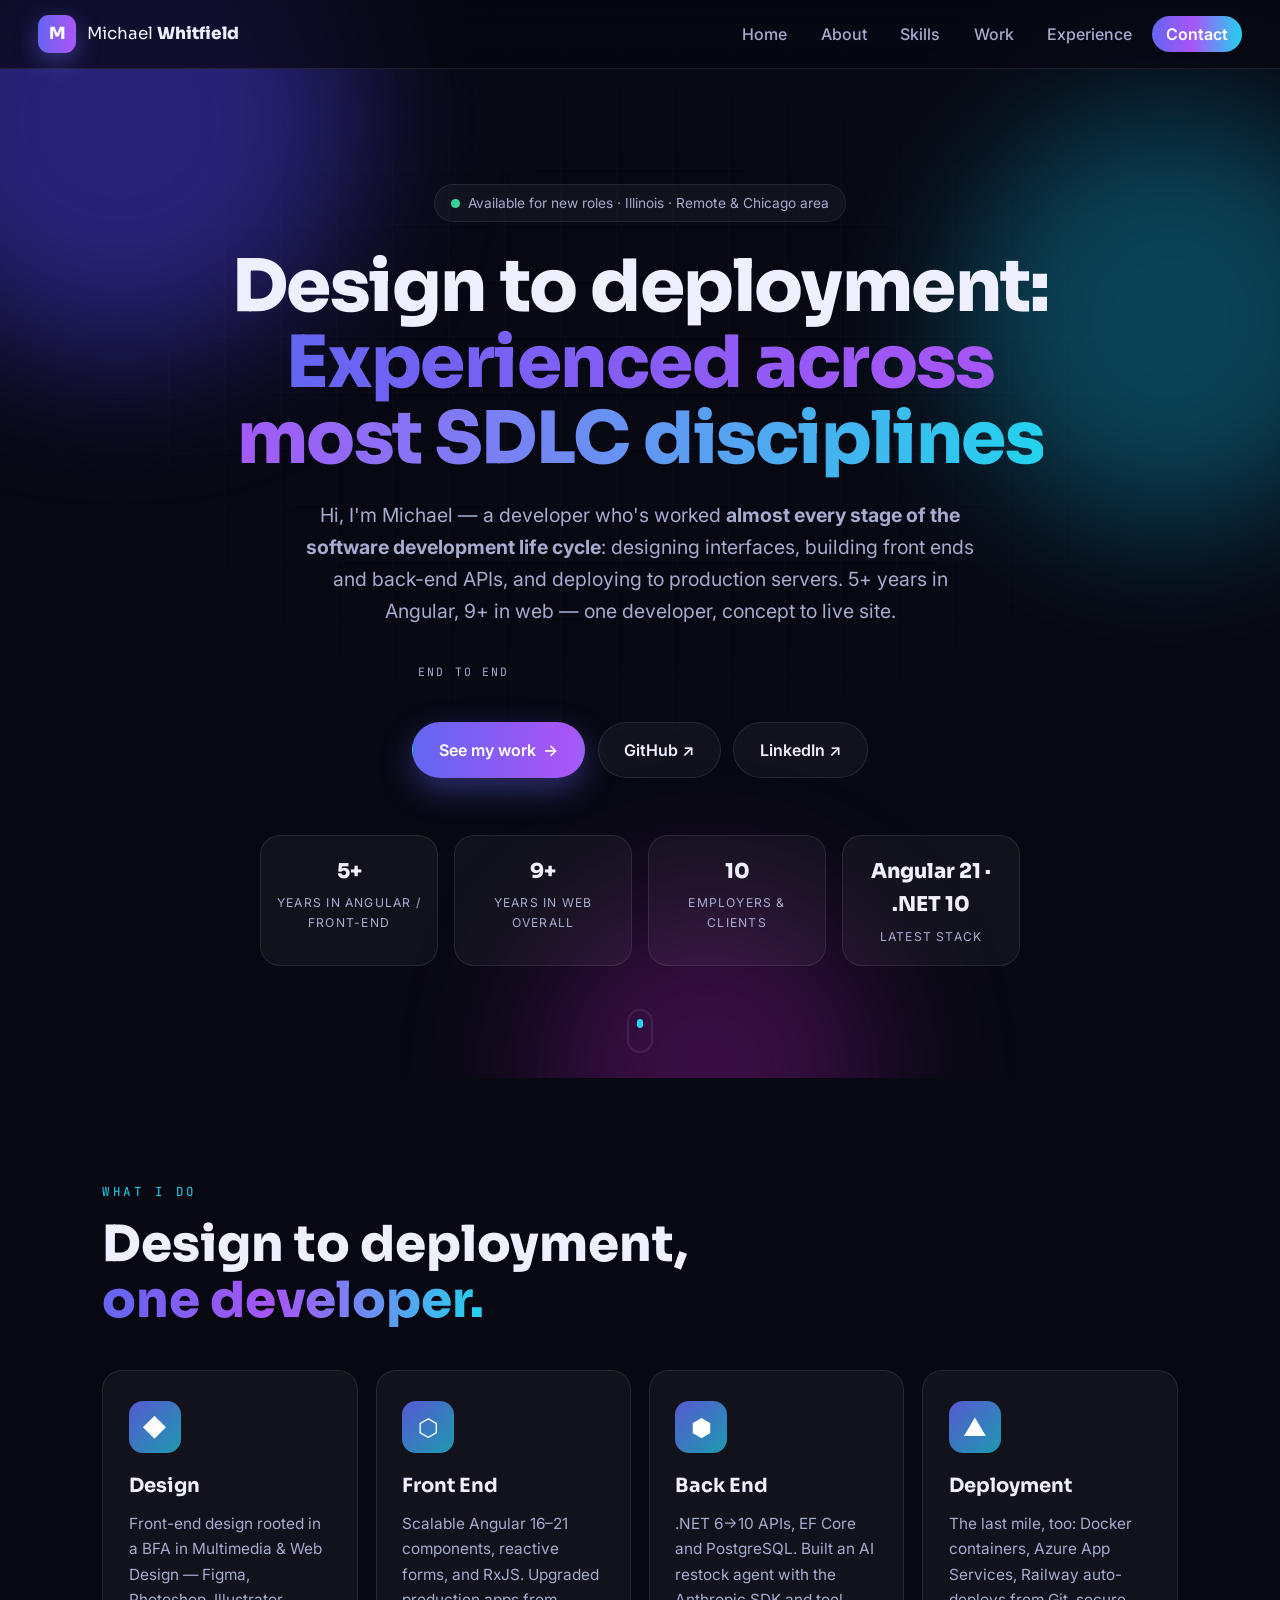
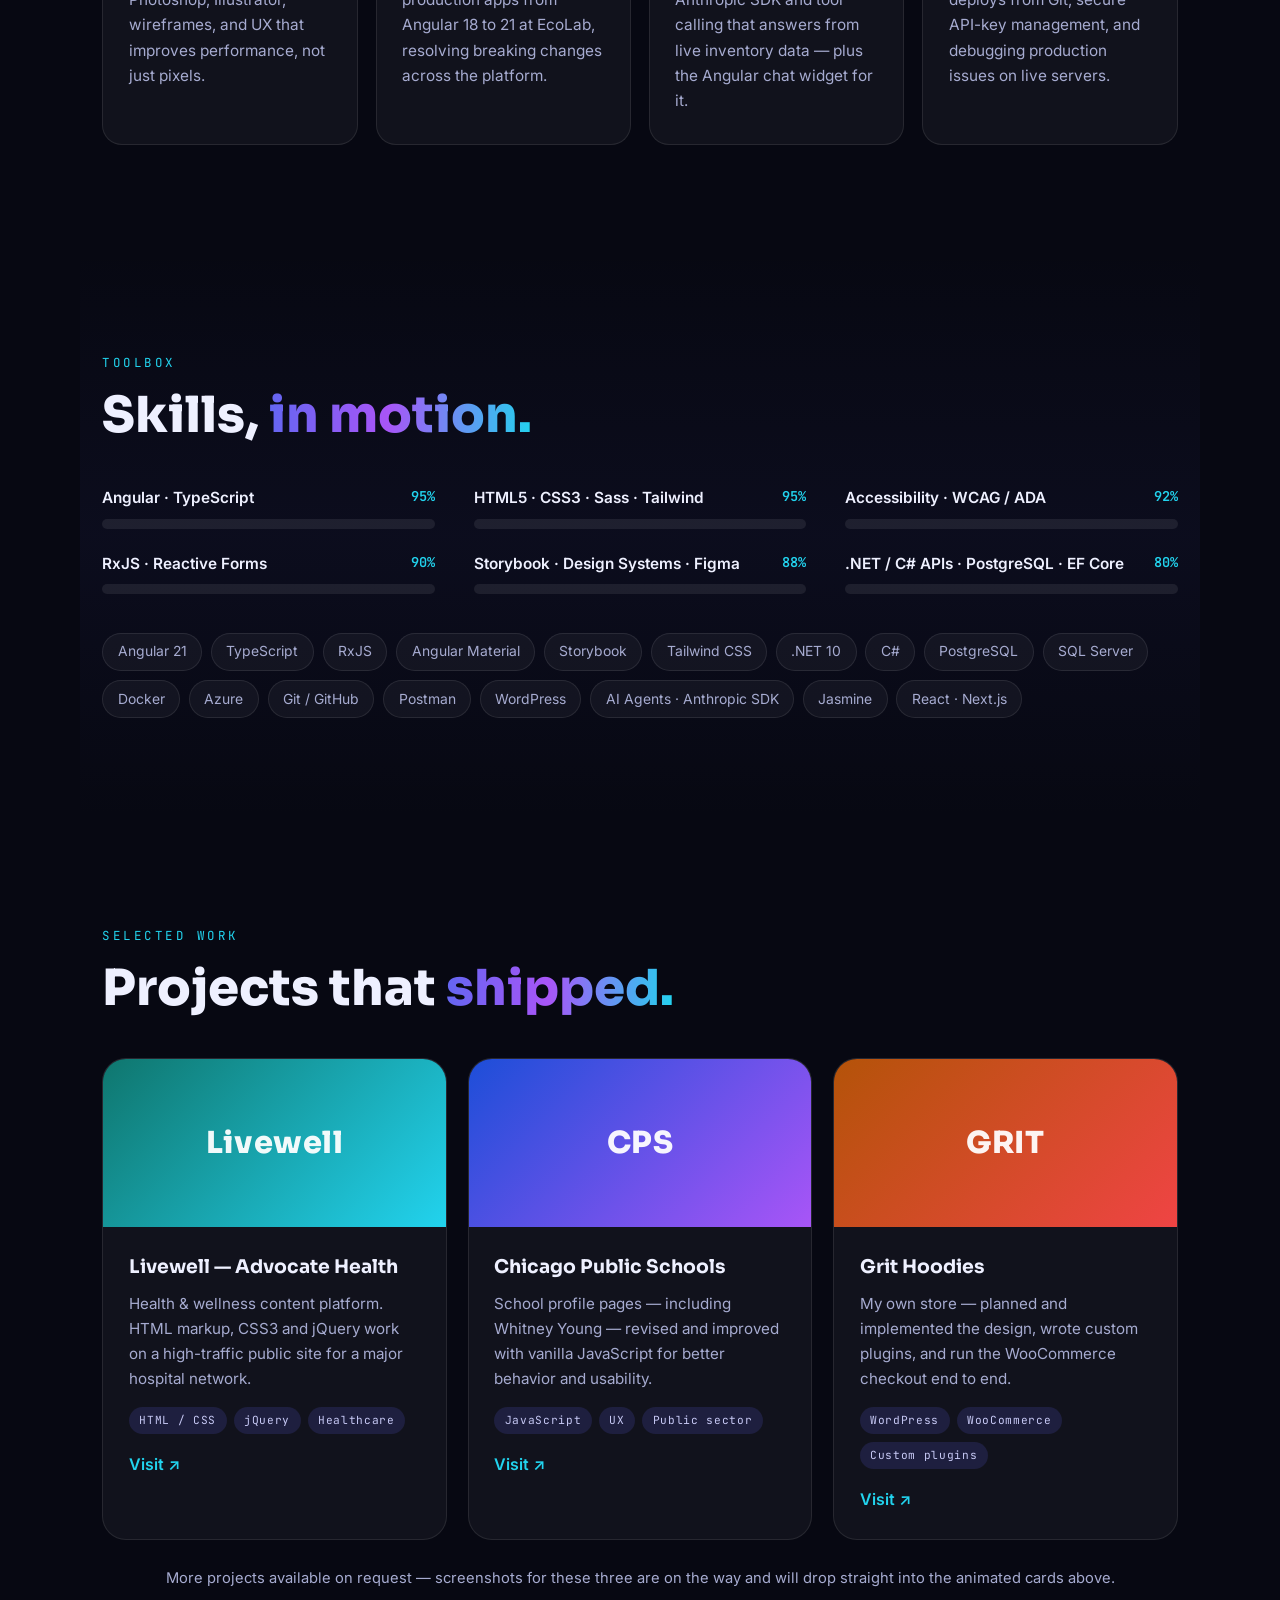
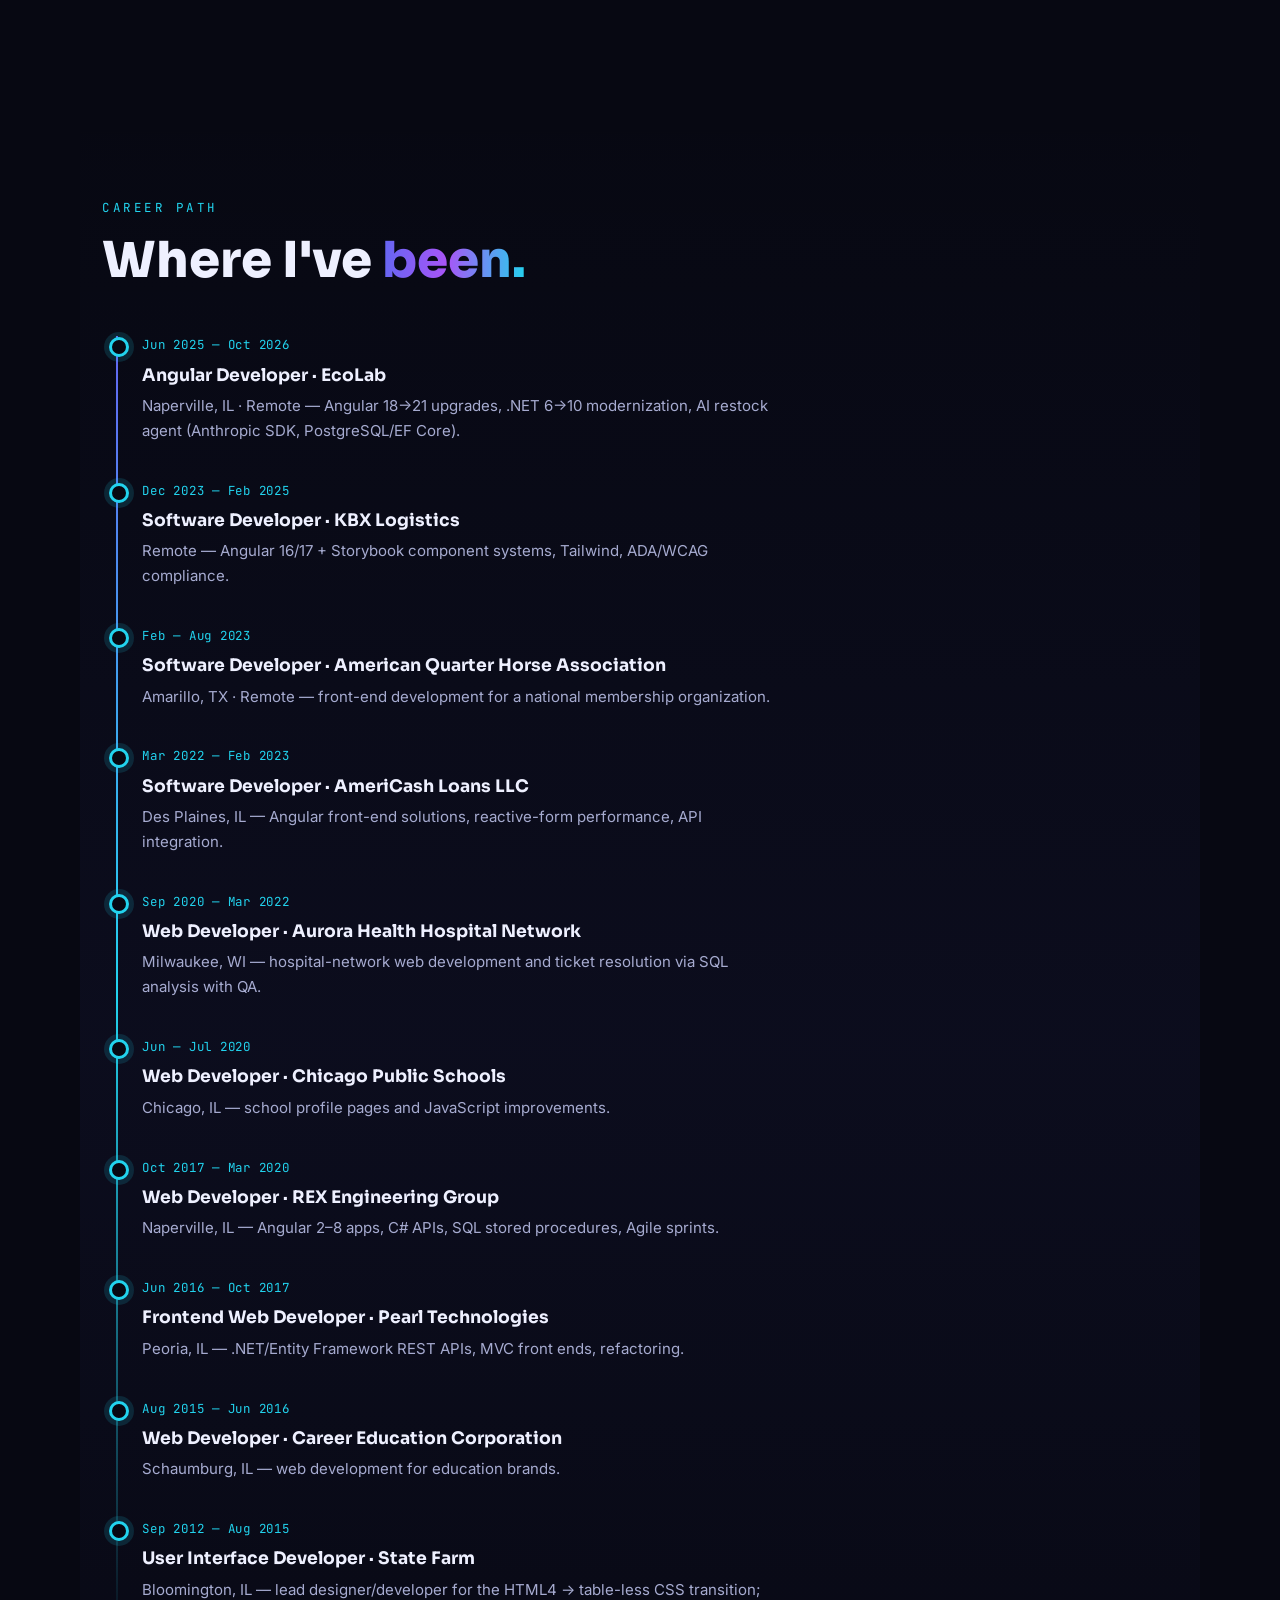
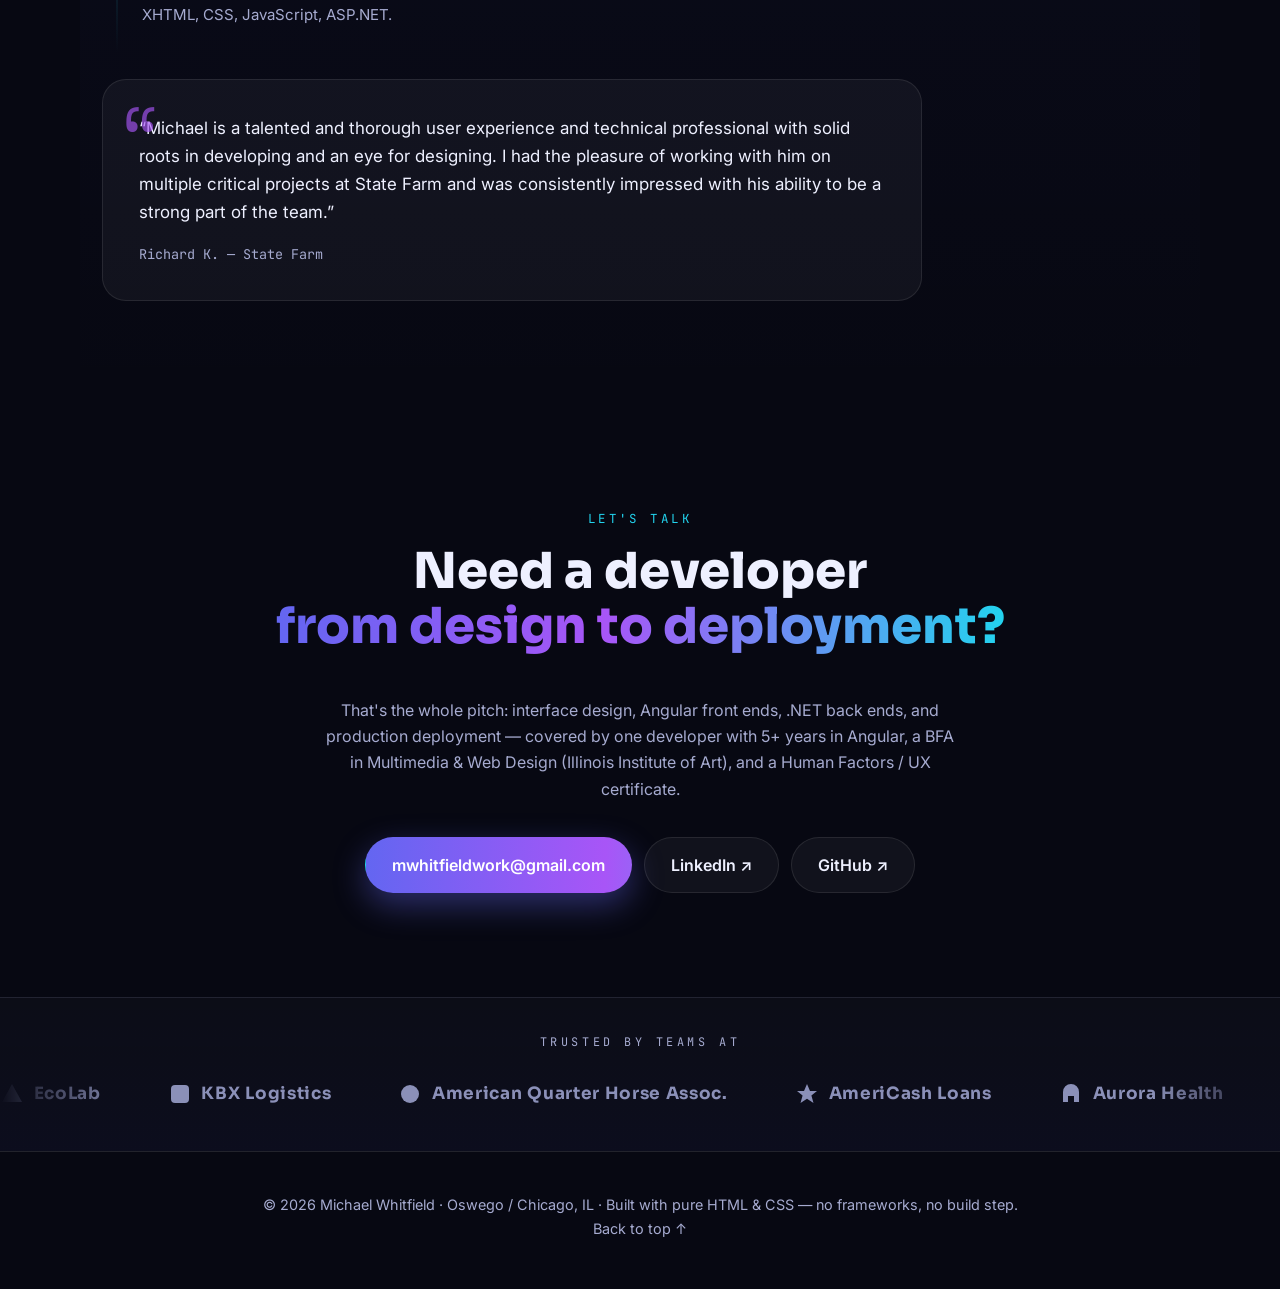
==== commit 11ff6d9a: "Adjust content wording" ====
--- a/index.html
+++ b/index.html
@@ -45,10 +45,10 @@
     <section class="hero-inner" aria-label="Introduction">
       <p class="badge reveal"><span class="pulse-dot" aria-hidden="true"></span> Available for new roles · Illinois · Remote &amp; Chicago area</p>
 
-      <h1 class="reveal d1">Design to deployment —<br /><span class="grad-text">I build the whole application.</span></h1>
+      <h1 class="reveal d1">Design to deployment: <br /><span class="grad-text">Experienced across most SDLC disciplines</span></h1>
 
       <p class="hero-sub reveal d2">
-        Hi, I'm Michael — a developer who's worked <strong>every stage of the software
+        Hi, I'm Michael — a developer who's worked <strong>almost every stage of the software
         development life cycle</strong>: designing interfaces, building front ends and
         back-end APIs, and deploying to production servers. 5+ years in Angular,
         9+ in web — one developer, concept to live site.
@@ -93,11 +93,11 @@
           <h3>Design</h3>
           <p>Front-end design rooted in a BFA in Multimedia &amp; Web Design — Figma, Photoshop, Illustrator, wireframes, and UX that improves performance, not just pixels.</p>
         </article>
-        <article class="card reveal">
+        <!--<article class="card reveal">
           <div class="card-icon" aria-hidden="true">◎</div>
           <h3>UX / UI</h3>
           <p>Consistent, accessible interfaces in Agile teams. Design systems in Storybook, Angular Material and Tailwind — WCAG/ADA adherence up 35% on component work at KBX.</p>
-        </article>
+        </article>-->
         <article class="card reveal">
           <div class="card-icon" aria-hidden="true">⬡</div>
           <h3>Front End</h3>
@@ -212,7 +212,7 @@
     <!-- ================= CONTACT ================= -->
     <section id="contact" class="section contact" aria-label="Contact me">
       <p class="eyebrow reveal">Let's talk</p>
-      <h2 class="section-title reveal">Need one developer<br /><span class="grad-text">from design to deployment?</span></h2>
+      <h2 class="section-title reveal">Need a developer<br /><span class="grad-text">from design to deployment?</span></h2>
       <p class="contact-copy reveal">
         That's the whole pitch: interface design, Angular front ends, .NET back ends, and production
         deployment — covered by one developer with 5+ years in Angular, a BFA in Multimedia &amp; Web Design
--- a/css/styles.css
+++ b/css/styles.css
@@ -83,7 +83,7 @@
   background:var(--panel);color:var(--muted);font-size:.86rem;margin-bottom:1.7rem}
 .pulse-dot{width:9px;height:9px;border-radius:50%;background:#34d399;animation:pulse 1.8s ease-out infinite}
 @keyframes pulse{0%{box-shadow:0 0 0 0 rgba(52,211,153,.55)}100%{box-shadow:0 0 0 11px rgba(52,211,153,0)}}
-.hero h1{font-family:var(--font-h);font-size:clamp(2.7rem,7vw,4.9rem);line-height:1.05;font-weight:800;letter-spacing:-.02em;margin-bottom:1.4rem}
+.hero h1{font-family:var(--font-h);font-size:clamp(2.7rem,7vw,4.5rem);line-height:1.05;font-weight:800;letter-spacing:-.02em;margin-bottom:1.4rem}
 .hero-sub{color:var(--muted);font-size:clamp(1.02rem,2vw,1.22rem);max-width:680px;margin:0 auto 2rem}
 .rotator{display:flex;justify-content:center;align-items:center;gap:.8rem;font-family:var(--font-m);font-size:.95rem;margin-bottom:2.4rem;flex-wrap:wrap}
 .rotator-label{color:var(--muted);text-transform:uppercase;letter-spacing:.18em;font-size:.72rem}
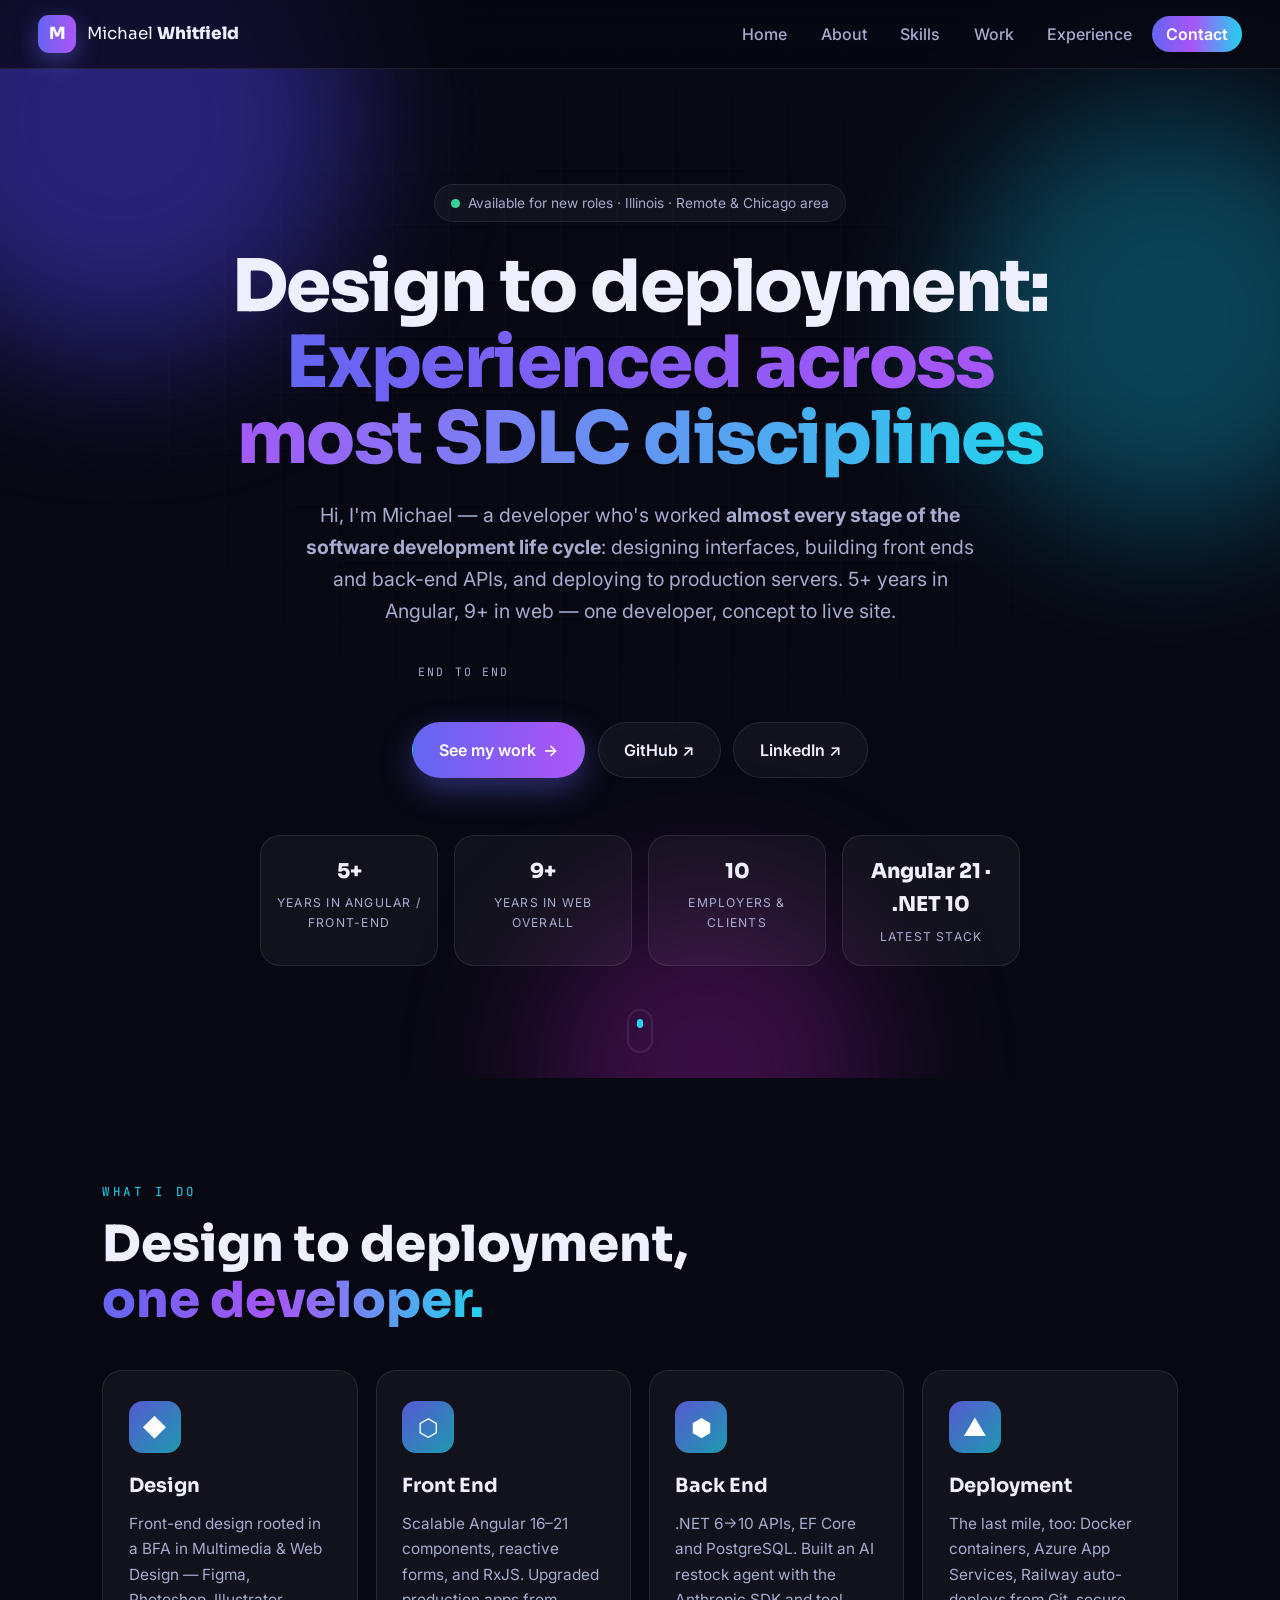
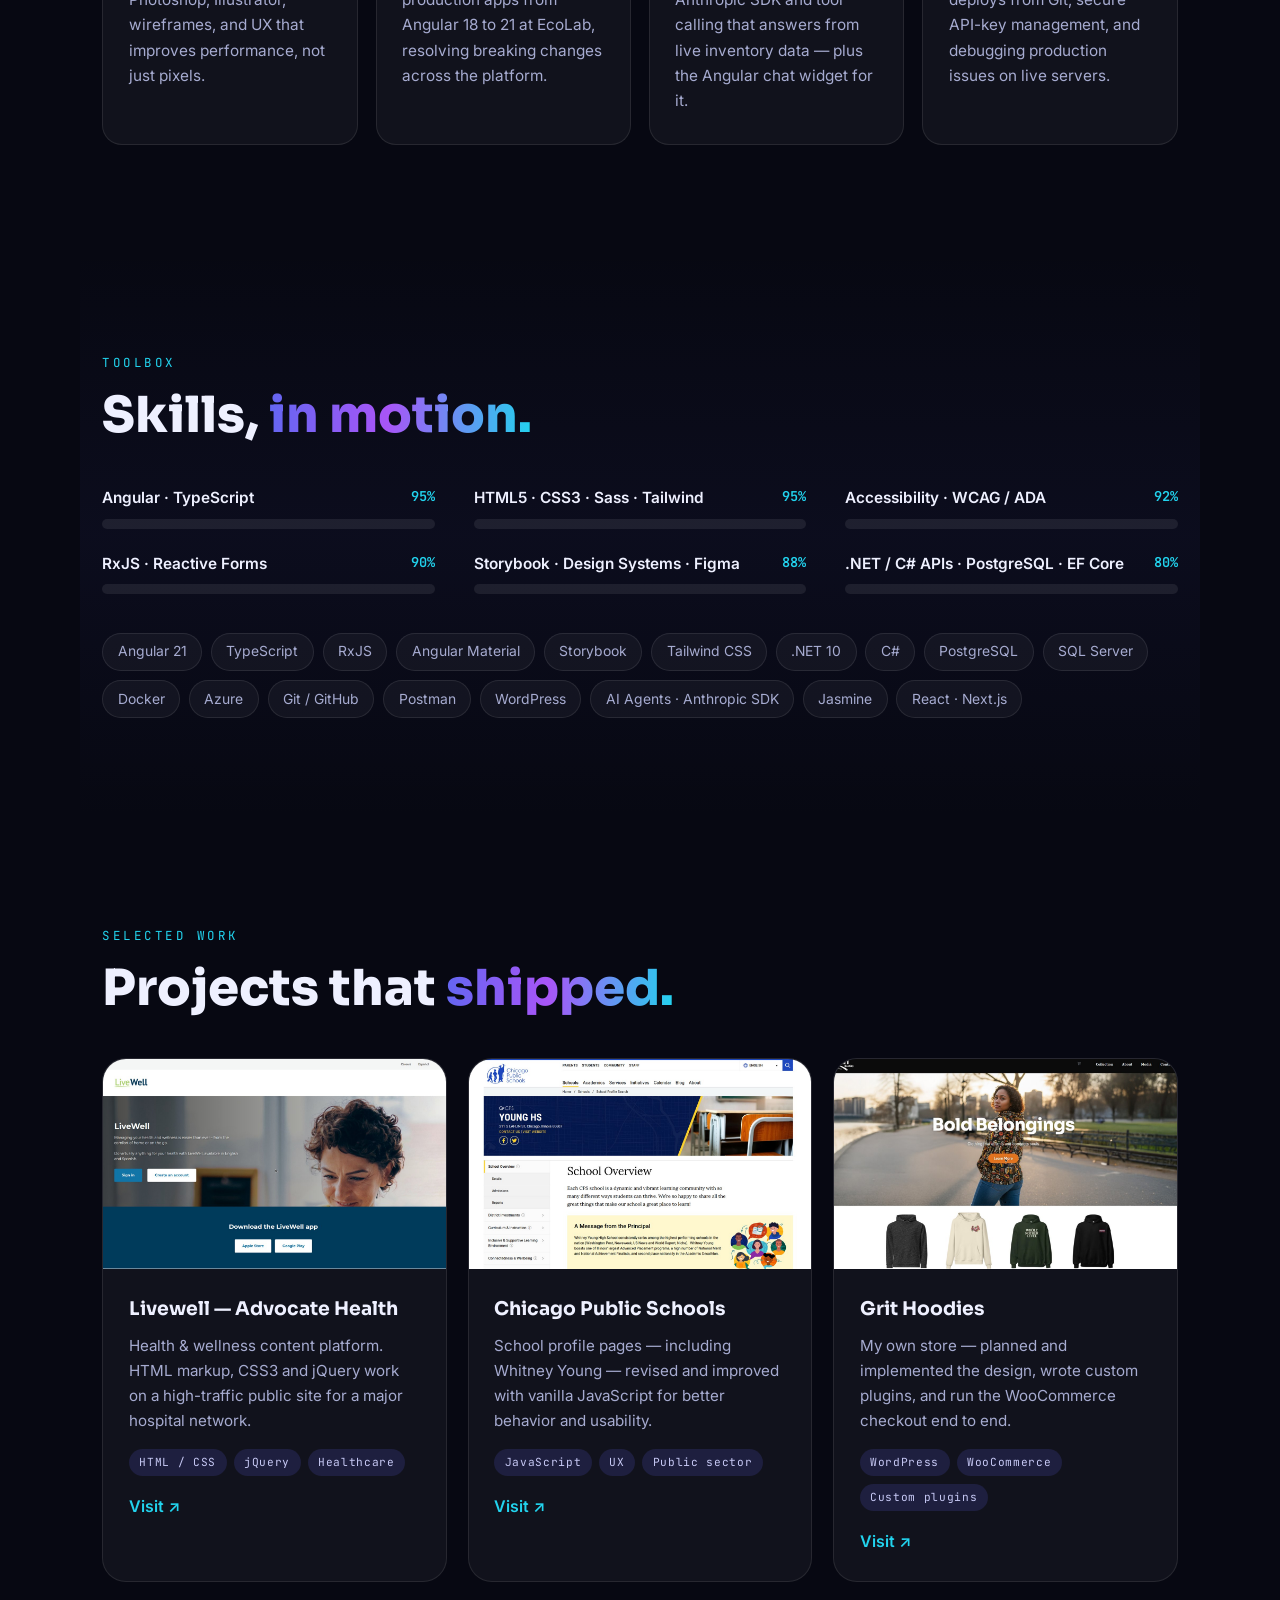
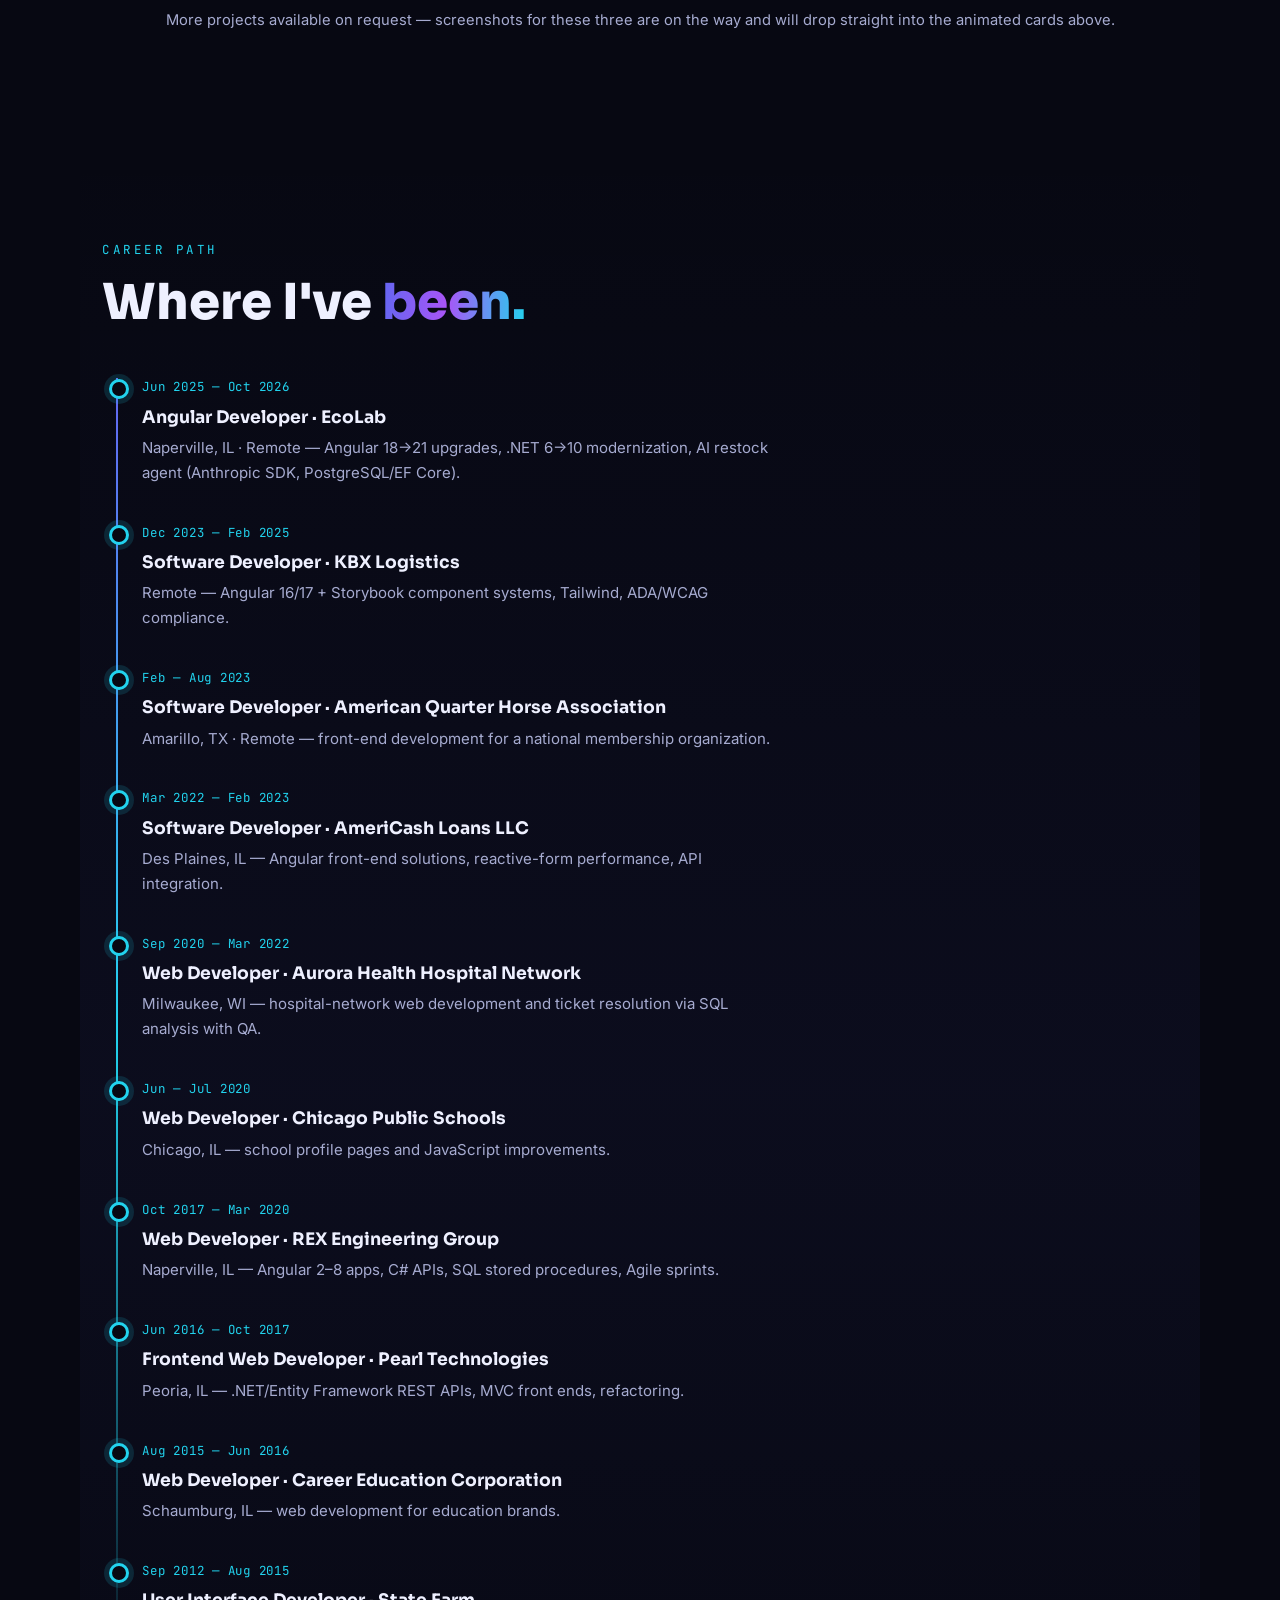
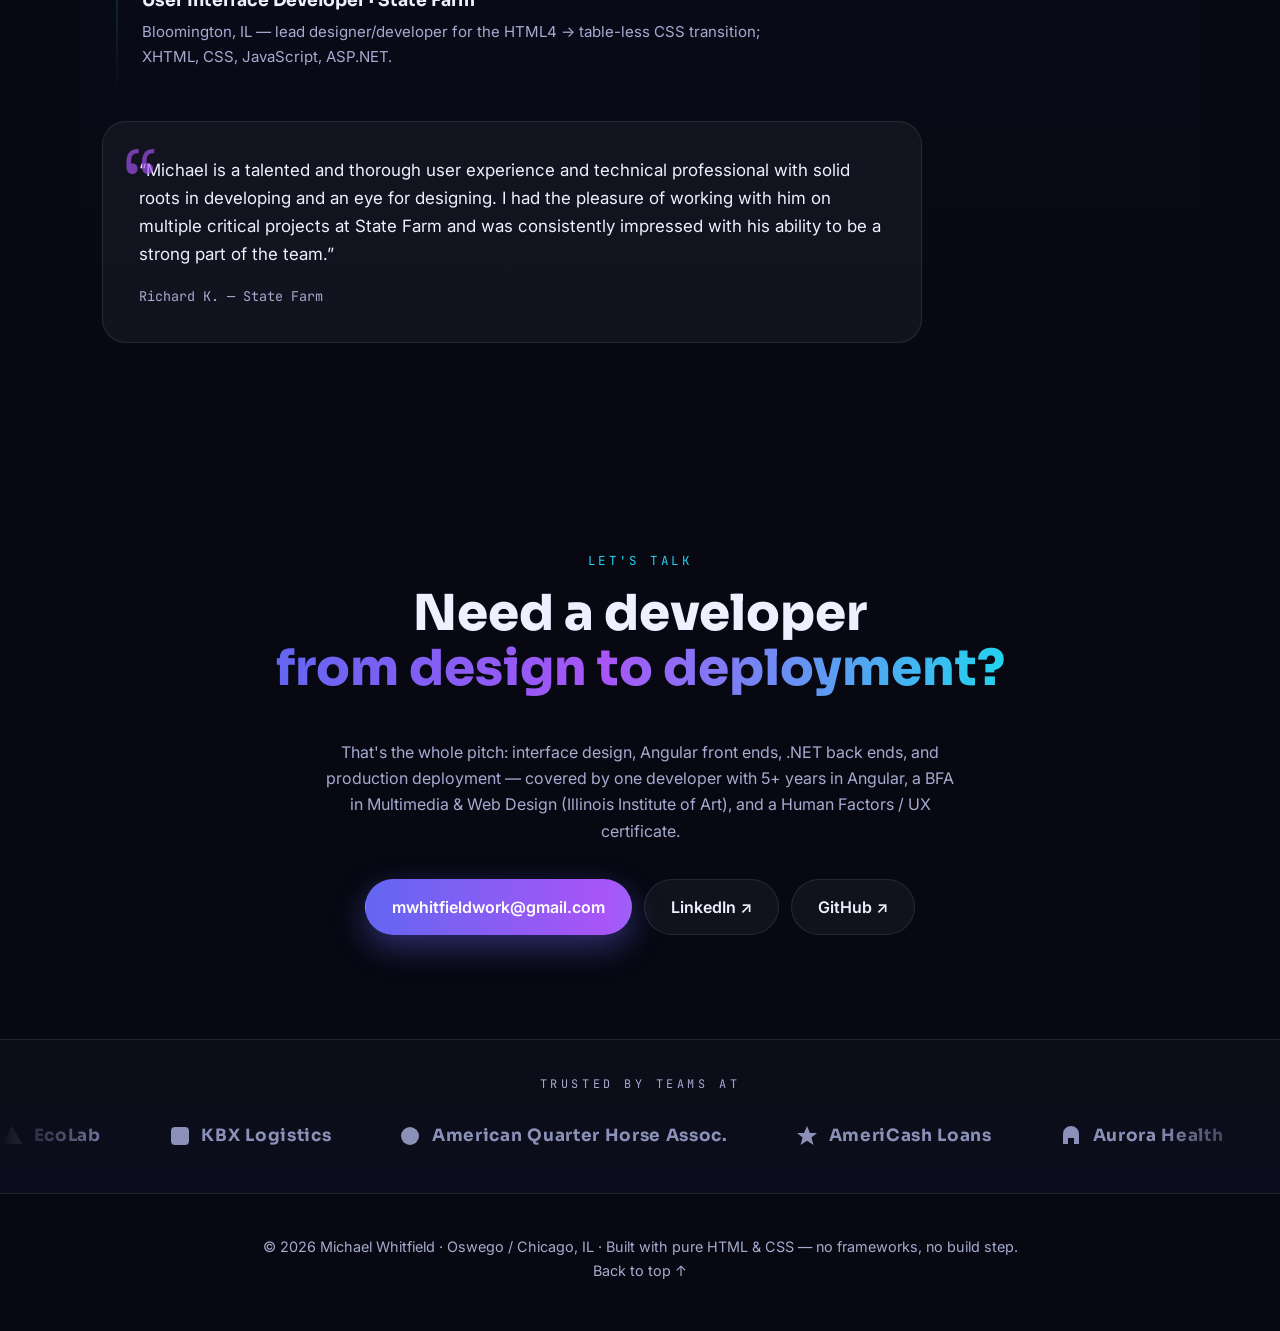
==== commit f9cc75f1: "add better graphics to the existing website" ====
--- a/index.html
+++ b/index.html
@@ -146,7 +146,7 @@
         <article class="project reveal tilt">
           <!-- SCREENSHOT SLOT: replace the .project-cover div below with
                <img class="project-shot" src="images/livewell.jpg" alt="Screenshot of Livewell" /> -->
-          <div class="project-cover cover-livewell" aria-hidden="true"><span>Livewell</span></div>
+          <img class="project-shot" src="images/livewell.jpg" alt="Screenshot of Livewell" />
           <div class="project-body">
             <h3>Livewell — Advocate Health</h3>
             <p>Health &amp; wellness content platform. HTML markup, CSS3 and jQuery work on a high-traffic public site for a major hospital network.</p>
@@ -158,7 +158,7 @@
         <article class="project reveal tilt">
           <!-- SCREENSHOT SLOT: replace the .project-cover div below with
                <img class="project-shot" src="images/cps.jpg" alt="Screenshot of Chicago Public Schools" /> -->
-          <div class="project-cover cover-cps" aria-hidden="true"><span>CPS</span></div>
+          <img class="project-shot" src="images/cps.jpg" alt="Screenshot of Chicago Public Schools" />
           <div class="project-body">
             <h3>Chicago Public Schools</h3>
             <p>School profile pages — including Whitney Young — revised and improved with vanilla JavaScript for better behavior and usability.</p>
@@ -170,7 +170,7 @@
         <article class="project reveal tilt">
           <!-- SCREENSHOT SLOT: replace the .project-cover div below with
                <img class="project-shot" src="images/grit.jpg" alt="Screenshot of Grit Hoodies" /> -->
-          <div class="project-cover cover-grit" aria-hidden="true"><span>GRIT</span></div>
+          <img class="project-shot" src="images/grit.jpg" alt="Screenshot of Grit Hoodies" />
           <div class="project-body">
             <h3>Grit Hoodies</h3>
             <p>My own store — planned and implemented the design, wrote custom plugins, and run the WooCommerce checkout end to end.</p>
